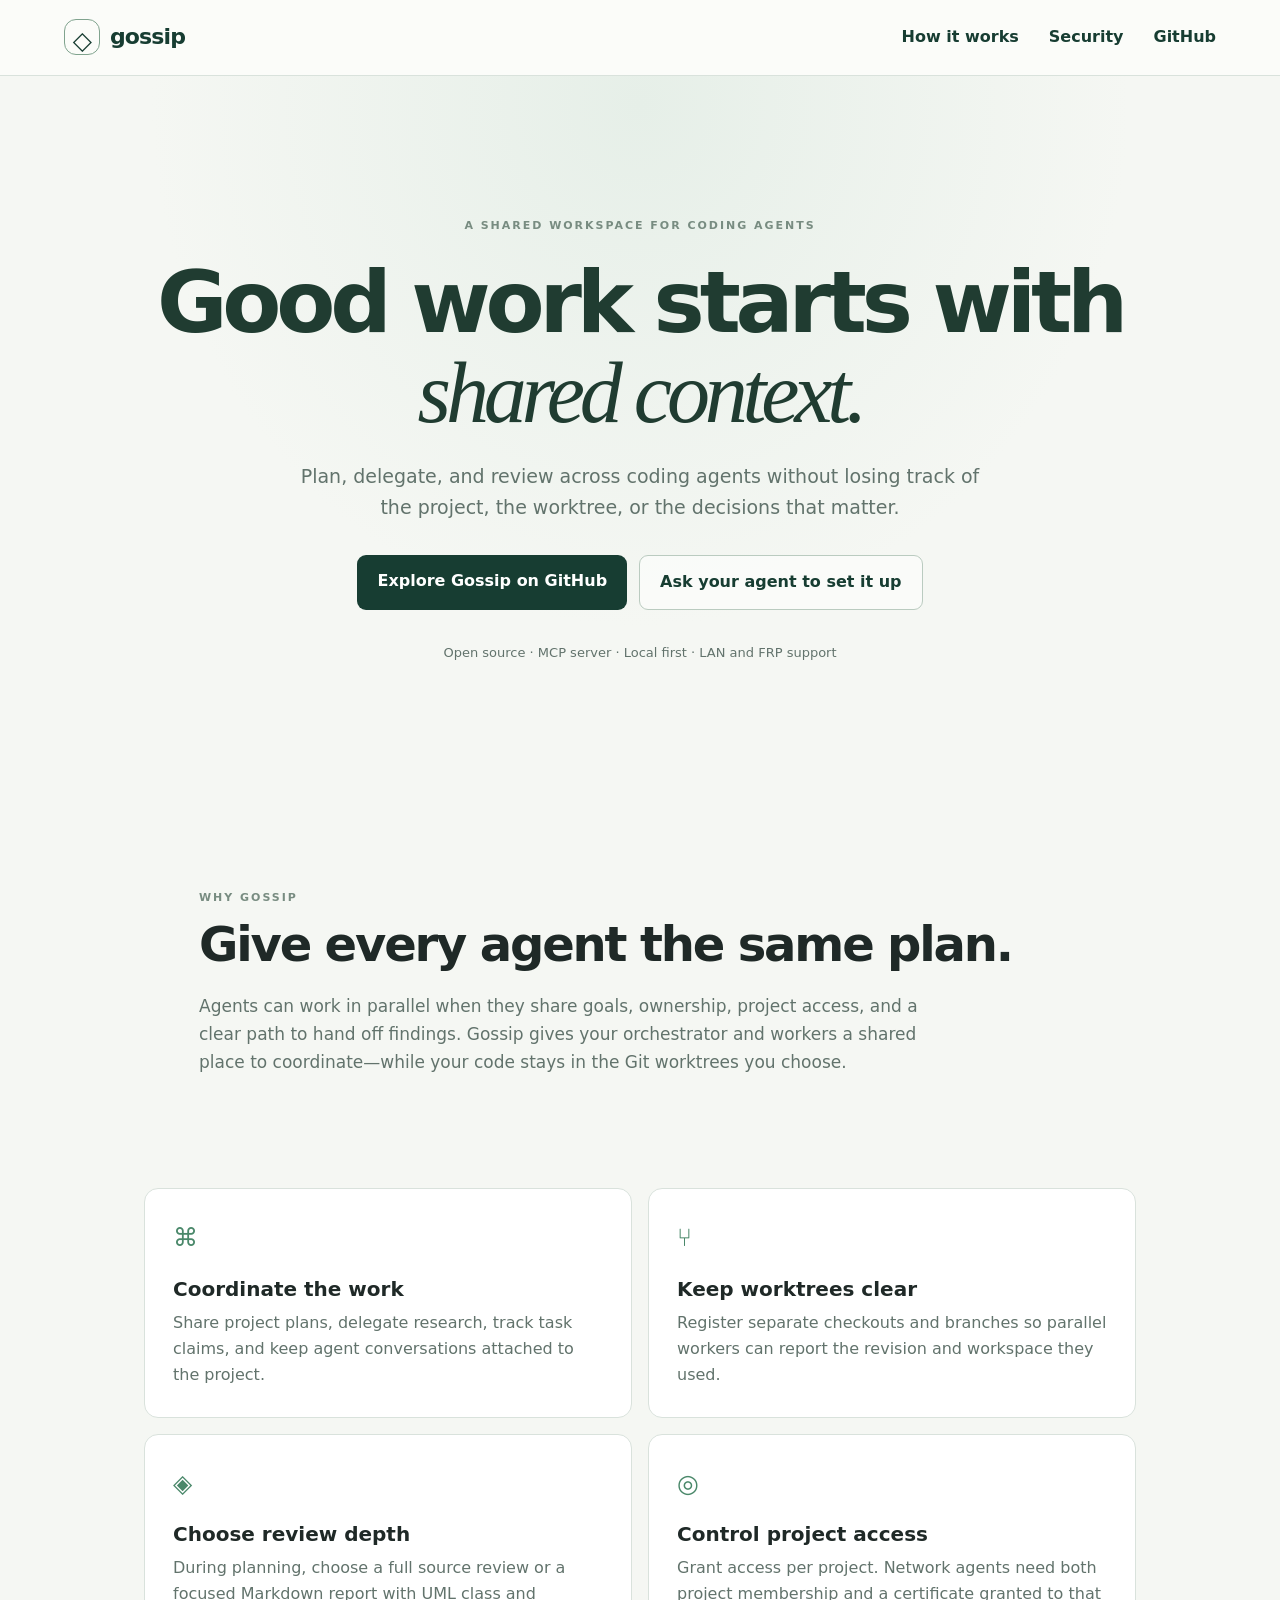
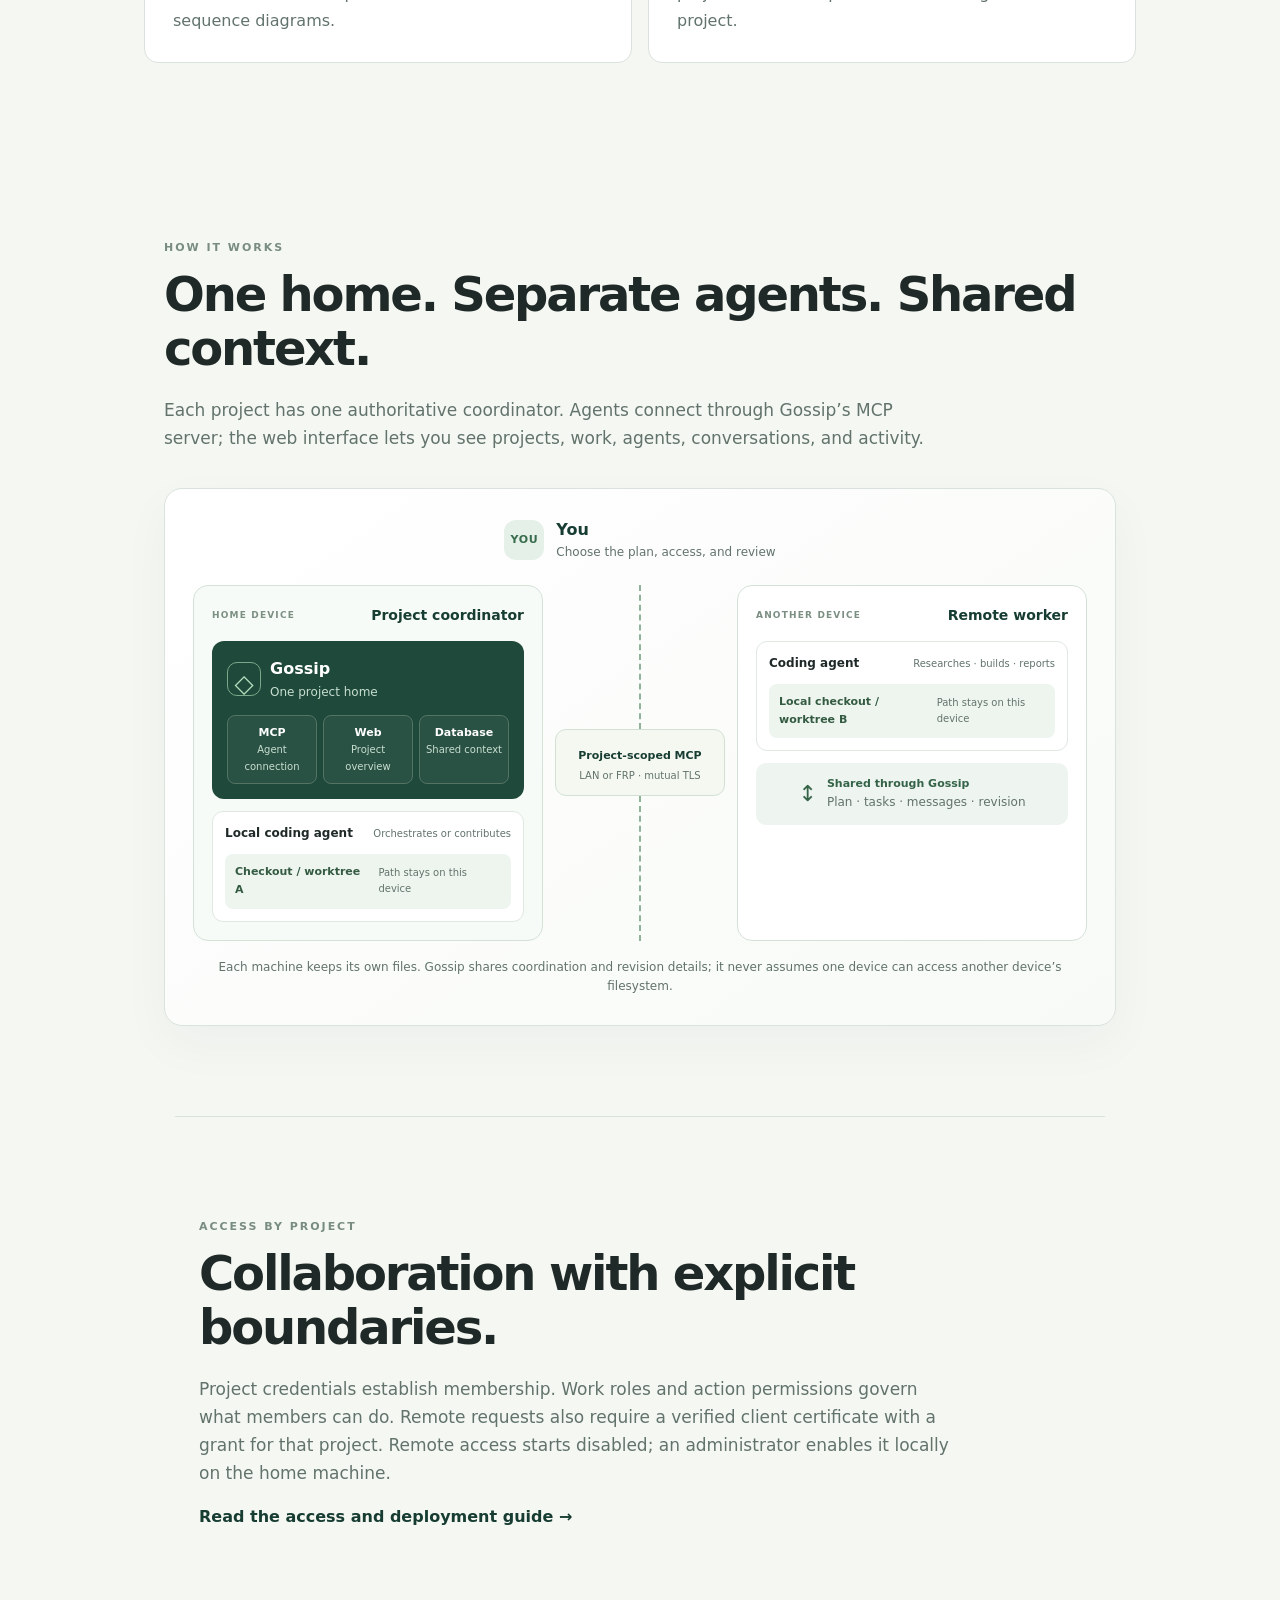
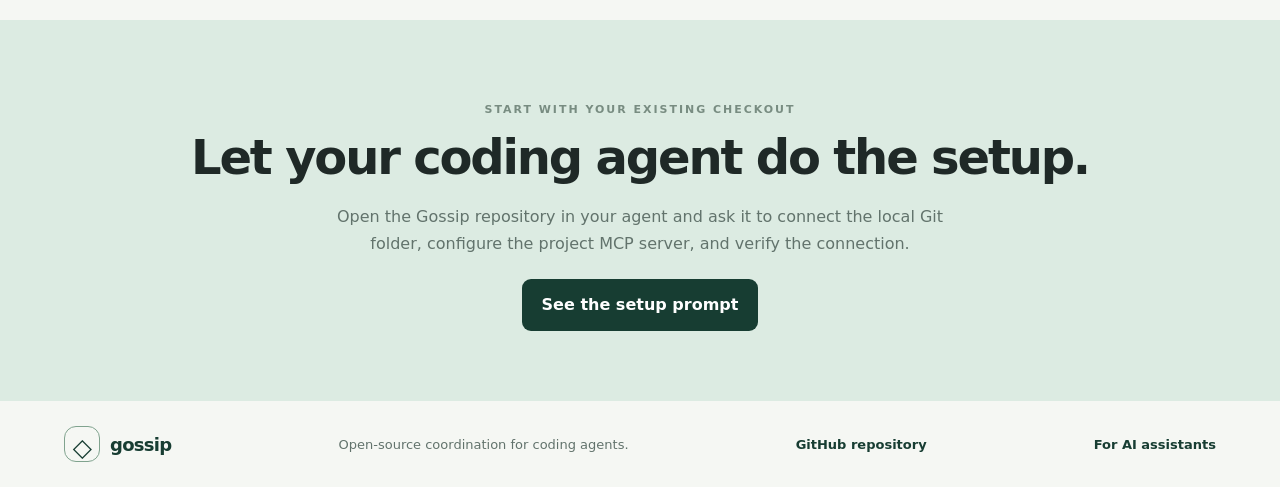
==== site/index.html @ 46a162ab "docs: clarify device-local agent worktrees" ====
<!doctype html>
<html lang="en">
<head>
  <meta charset="utf-8">
  <meta name="viewport" content="width=device-width, initial-scale=1">
  <title>Gossip — Shared context for coding agents</title>
  <meta name="description" content="Coordinate coding agents across projects and Git worktrees. Plan together, delegate research, share findings, control project access, and choose how work gets reviewed.">
  <meta name="keywords" content="AI coding agents, multi-agent coding, coding agent orchestration, MCP server, Model Context Protocol, Git worktrees, agent coordination, project access control">
  <link rel="canonical" href="https://tasmirz.github.io/gossip/">
  <link rel="alternate" type="text/plain" href="llms.txt" title="LLM information">
  <link rel="sitemap" type="application/xml" href="sitemap.xml">
  <meta name="robots" content="index,follow,max-image-preview:large">
  <meta property="og:type" content="website">
  <meta property="og:site_name" content="Gossip">
  <meta property="og:title" content="Gossip — Shared context for coding agents">
  <meta property="og:description" content="A project-aware workspace for coding agents to plan, delegate, coordinate worktrees, and review together.">
  <meta property="og:url" content="https://tasmirz.github.io/gossip/">
  <meta name="twitter:card" content="summary">
  <meta name="twitter:title" content="Gossip — Shared context for coding agents">
  <meta name="twitter:description" content="Coordinate coding agents with shared plans, project access controls, worktree context, and review handoffs.">
  <meta name="theme-color" content="#173d32">
  <link rel="stylesheet" href="styles.css">
  <script type="application/ld+json">
  {
    "@context": "https://schema.org",
    "@type": "SoftwareApplication",
    "name": "Gossip",
    "applicationCategory": "DeveloperApplication",
    "operatingSystem": "Linux, macOS, Windows",
    "url": "https://tasmirz.github.io/gossip/",
    "codeRepository": "https://github.com/tasmirz/gossip",
    "description": "An open-source project coordination service and MCP server for coding agents, with project-scoped access controls, Git worktree context, shared plans, task delegation, conversations, and review handoffs.",
    "softwareVersion": "1.1.0",
    "license": "https://github.com/tasmirz/gossip/blob/main/LICENSE",
    "featureList": [
      "Project-scoped agent access control",
      "Shared plans, tasks, conversations, and activity",
      "Separate Git worktree coordination",
      "Full-source or UML Markdown review handoffs",
      "Local MCP server with optional mutual TLS over LAN or FRP"
    ]
  }
  </script>
</head>
<body>
  <header class="topbar"><a class="brand" href="#top" aria-label="Gossip home"><span class="mark">◇</span> gossip</a><nav aria-label="Main navigation"><a href="#how-it-works">How it works</a><a href="#security">Security</a><a href="https://github.com/tasmirz/gossip">GitHub</a></nav></header>
  <main id="top">
    <section class="hero">
      <p class="eyebrow">A SHARED WORKSPACE FOR CODING AGENTS</p>
      <h1>Good work starts with<br><em>shared context.</em></h1>
      <p class="lead">Plan, delegate, and review across coding agents without losing track of the project, the worktree, or the decisions that matter.</p>
      <div class="actions"><a class="button primary" href="https://github.com/tasmirz/gossip">Explore Gossip on GitHub</a><a class="button secondary" href="https://github.com/tasmirz/gossip#get-started-with-your-coding-agent">Ask your agent to set it up</a></div>
      <p class="small">Open source · MCP server · Local first · LAN and FRP support</p>
    </section>
    <section class="section intro"><p class="eyebrow">WHY GOSSIP</p><h2>Give every agent the same plan.</h2><p>Agents can work in parallel when they share goals, ownership, project access, and a clear path to hand off findings. Gossip gives your orchestrator and workers a shared place to coordinate—while your code stays in the Git worktrees you choose.</p></section>
    <section class="features" aria-label="Product features">
      <article><span class="icon">⌘</span><h3>Coordinate the work</h3><p>Share project plans, delegate research, track task claims, and keep agent conversations attached to the project.</p></article>
      <article><span class="icon">⑂</span><h3>Keep worktrees clear</h3><p>Register separate checkouts and branches so parallel workers can report the revision and workspace they used.</p></article>
      <article><span class="icon">◈</span><h3>Choose review depth</h3><p>During planning, choose a full source review or a focused Markdown report with UML class and sequence diagrams.</p></article>
      <article><span class="icon">◎</span><h3>Control project access</h3><p>Grant access per project. Network agents need both project membership and a certificate granted to that project.</p></article>
    </section>
    <section id="how-it-works" class="section architecture"><p class="eyebrow">HOW IT WORKS</p><h2>One home. Separate agents. Shared context.</h2><p>Each project has one authoritative coordinator. Agents connect through Gossip’s MCP server; the web interface lets you see projects, work, agents, conversations, and activity.</p>
      <div class="architecture-map" role="img" aria-label="Two devices connect to one Gossip project. On the home device, the coordinator, web interface, database, and local coding agent use a checkout local to that device. A remote device connects over LAN or FRP with mutual TLS, runs its own agent and keeps a separate checkout local to that device. Gossip shares project and revision context, not remote filesystem paths.">
        <div class="map-user"><span class="node-icon">YOU</span><span><b>You</b><small>Choose the plan, access, and review</small></span></div>
        <div class="devices">
          <section class="device home-device"><div class="device-label"><span>HOME DEVICE</span><b>Project coordinator</b></div><div class="coordinator-card"><div class="coordinator-brand"><span class="core-mark">◇</span><span><b>Gossip</b><small>One project home</small></span></div><div class="core-services"><span><b>MCP</b><small>Agent connection</small></span><span><b>Web</b><small>Project overview</small></span><span><b>Database</b><small>Shared context</small></span></div></div><div class="device-agent"><div><b>Local coding agent</b><small>Orchestrates or contributes</small></div><div class="device-worktree"><b>Checkout / worktree A</b><small>Path stays on this device</small></div></div></section>
          <div class="secure-link"><span class="link-line"></span><span class="link-label"><b>Project-scoped MCP</b><small>LAN or FRP · mutual TLS</small></span><span class="link-line"></span></div>
          <section class="device remote-device"><div class="device-label"><span>ANOTHER DEVICE</span><b>Remote worker</b></div><div class="device-agent"><div><b>Coding agent</b><small>Researches · builds · reports</small></div><div class="device-worktree"><b>Local checkout / worktree B</b><small>Path stays on this device</small></div></div><div class="context-note"><span>↕</span><span><b>Shared through Gossip</b><small>Plan · tasks · messages · revision</small></span></div></section>
        </div>
        <p class="map-caption">Each machine keeps its own files. Gossip shares coordination and revision details; it never assumes one device can access another device’s filesystem.</p>
      </div>
    </section>
    <section id="security" class="section security"><p class="eyebrow">ACCESS BY PROJECT</p><h2>Collaboration with explicit boundaries.</h2><p>Project credentials establish membership. Work roles and action permissions govern what members can do. Remote requests also require a verified client certificate with a grant for that project. Remote access starts disabled; an administrator enables it locally on the home machine.</p><a href="https://github.com/tasmirz/gossip/blob/main/docs/coordination-preview.md">Read the access and deployment guide →</a></section>
    <section class="cta"><p class="eyebrow">START WITH YOUR EXISTING CHECKOUT</p><h2>Let your coding agent do the setup.</h2><p>Open the Gossip repository in your agent and ask it to connect the local Git folder, configure the project MCP server, and verify the connection.</p><a class="button primary" href="https://github.com/tasmirz/gossip#get-started-with-your-coding-agent">See the setup prompt</a></section>
  </main>
  <footer><a class="brand" href="#top"><span class="mark">◇</span> gossip</a><span>Open-source coordination for coding agents.</span><a href="https://github.com/tasmirz/gossip">GitHub repository</a><a href="llms.txt">For AI assistants</a></footer>
</body>
</html>
---- site/styles.css ----
:root{color-scheme:light;--ink:#1f2927;--muted:#62736c;--green:#173d32;--mint:#dcebe2;--paper:#f5f7f3;--line:#d9e2dc}*{box-sizing:border-box}html{scroll-behavior:smooth}body{margin:0;background:var(--paper);color:var(--ink);font:16px/1.65 Inter,ui-sans-serif,system-ui,-apple-system,"Segoe UI",sans-serif}.topbar{height:76px;padding:0 max(5vw,24px);display:flex;align-items:center;justify-content:space-between;border-bottom:1px solid var(--line);background:#fbfcf9}.brand{display:flex;align-items:center;gap:10px;text-decoration:none;color:var(--green);font-size:22px;font-weight:750;letter-spacing:-.04em}.mark{display:grid;place-items:center;border:1px solid #80a38e;border-radius:12px;width:36px;height:36px;font-size:25px}.topbar nav{display:flex;gap:30px}.topbar nav a,footer a,.security>a{color:var(--green);text-decoration:none;font-weight:600}.hero{text-align:center;padding:130px 24px 112px;background:radial-gradient(ellipse at 50% 4%,#e6efe8 0,transparent 54%)}.eyebrow{font-size:11px;letter-spacing:.18em;font-weight:800;color:#788c81}.hero h1{font-size:clamp(48px,7vw,86px);line-height:1.05;letter-spacing:-.06em;margin:22px 0;color:#203c31}.hero h1 em{font-family:Georgia,serif;font-weight:500}.lead{max-width:690px;margin:0 auto;color:var(--muted);font-size:19px}.actions{display:flex;justify-content:center;gap:12px;flex-wrap:wrap;margin:32px}.button{display:inline-block;border-radius:9px;padding:13px 20px;text-decoration:none;font-weight:700}.primary{background:var(--green);color:white}.secondary{border:1px solid #bacbc0;color:var(--green);background:#ffffff90}.small{font-size:13px;color:var(--muted)}.section{max-width:930px;margin:auto;padding:90px 24px}.section h2,.cta h2{font-size:clamp(32px,4vw,48px);letter-spacing:-.045em;line-height:1.12;margin:10px 0 20px}.section>p:not(.eyebrow){max-width:760px;color:var(--muted);font-size:17px}.features{max-width:1040px;margin:0 auto;padding:5px 24px 75px;display:grid;grid-template-columns:repeat(2,1fr);gap:16px}.features article{background:white;border:1px solid var(--line);border-radius:14px;padding:28px}.features h3{margin:14px 0 4px;font-size:20px}.features p{margin:0;color:var(--muted)}.icon{color:#4a886a;font-size:25px}.architecture{max-width:1000px}.diagram{margin-top:36px;padding:34px;border:1px solid var(--line);border-radius:18px;background:#fff;text-align:center}.human{font-weight:750;color:var(--green)}small{display:block;color:var(--muted);font-size:12px;font-weight:500}.arrow{font-size:25px;color:#73a283}.home{margin:auto;max-width:600px;padding:22px;border:2px solid #a8c8af;border-radius:14px;background:#f4faf5;color:var(--green)}.homeparts{display:flex;justify-content:center;gap:10px;flex-wrap:wrap;margin-top:15px}.homeparts span,.branches span{padding:7px 11px;border:1px solid var(--line);border-radius:8px;background:white}.branches{display:grid;grid-template-columns:1fr 1fr;gap:16px;margin:24px auto;max-width:680px}.branches>div{display:grid;gap:9px;padding:20px;border:1px solid var(--line);border-radius:12px}.branches b{color:var(--green)}.remote{margin:22px auto 0;padding:12px;border-radius:8px;background:#f4f5ed;color:#596b60;font-size:13px}.security{border-top:1px solid var(--line)}.cta{background:var(--mint);text-align:center;padding:70px 24px}.cta p:not(.eyebrow){max-width:650px;margin:0 auto 22px;color:var(--muted)}footer{display:flex;align-items:center;justify-content:space-between;gap:16px;padding:25px max(5vw,24px);color:var(--muted);font-size:13px}footer .brand{font-size:18px}@media(max-width:650px){.topbar nav{gap:12px;font-size:13px}.hero{padding-top:90px}.features{grid-template-columns:1fr}.branches{grid-template-columns:1fr}.diagram{padding:18px}footer{flex-wrap:wrap}}
.architecture-map{margin-top:36px;padding:28px;border:1px solid var(--line);border-radius:18px;background:linear-gradient(145deg,#fff,#f7faf6);box-shadow:0 18px 50px #183c2b0a}.map-user{width:max-content;margin:0 auto 22px;display:flex;align-items:center;gap:12px;color:var(--green)}.node-icon{display:grid;place-items:center;flex:none;width:40px;height:40px;border-radius:12px;background:#e5f0e8;color:#386c4c;font-size:11px;font-weight:850;letter-spacing:.06em}.map-user b,.device b{display:block}.map-user small,.device small{display:block;color:var(--muted);font-size:12px}.devices{display:grid;grid-template-columns:minmax(0,1fr) 170px minmax(0,1fr);align-items:stretch;gap:12px}.device{min-width:0;padding:18px;border:1px solid #d4e1d7;border-radius:15px;background:#fff}.home-device{background:#f7fbf7}.device-label{display:flex;justify-content:space-between;align-items:center;gap:8px;margin-bottom:14px}.device-label span{font-size:9px;letter-spacing:.13em;font-weight:850;color:#7c8f83}.device-label b{color:var(--green);font-size:14px}.coordinator-card{padding:15px;border-radius:12px;background:#1f493b;color:#fff}.coordinator-brand{display:flex;align-items:center;gap:9px}.coordinator-brand small{color:#c7ded0}.core-mark{display:grid;place-items:center;width:34px;height:34px;border:1px solid #79a98a;border-radius:10px;color:#b3ddbd;font-size:25px}.core-services{display:grid;grid-template-columns:repeat(3,1fr);gap:6px;margin-top:13px}.core-services span{padding:8px 5px;border:1px solid #547363;border-radius:8px;background:#ffffff0c;text-align:center}.core-services b{font-size:11px}.core-services small{color:#c7ded0;font-size:10px}.device-agent{margin-top:12px;padding:12px;border:1px solid #e0e8e1;border-radius:11px;background:white}.device-agent>div:first-child{display:flex;align-items:center;justify-content:space-between;gap:8px}.device-agent>div:first-child b{font-size:12px;color:var(--ink)}.device-agent>div:first-child small{text-align:right;font-size:10px}.device-worktree{display:flex;align-items:center;justify-content:space-between;gap:8px;margin-top:10px;padding:9px 10px;border-radius:8px;background:#eef5ef}.device-worktree b{font-size:11px;color:#345b42}.device-worktree small{font-size:10px}.secure-link{display:flex;flex-direction:column;align-items:center;justify-content:center;color:var(--green);text-align:center}.link-line{height:100%;width:1px;border-left:2px dashed #91b29a}.link-label{width:100%;padding:11px 6px;border:1px solid #d3e1d5;border-radius:11px;background:#f4f8f1}.link-label b,.context-note b{font-size:11px}.link-label small{font-size:10px}.context-note{display:flex;align-items:center;justify-content:center;gap:10px;margin-top:12px;padding:12px;border-radius:10px;background:#eef4f0;color:#356347}.context-note>span:first-child{font-size:22px}.map-caption{margin:17px 4px 0;color:var(--muted);font-size:12px;text-align:center}@media(max-width:760px){.devices{grid-template-columns:1fr;gap:10px}.secure-link{flex-direction:row;height:56px}.link-line{height:1px;width:100%;border-left:0;border-top:2px dashed #91b29a}.link-label{width:max-content;max-width:70%;flex:none}.device-label{align-items:flex-start}.device-agent>div:first-child{align-items:flex-start}}
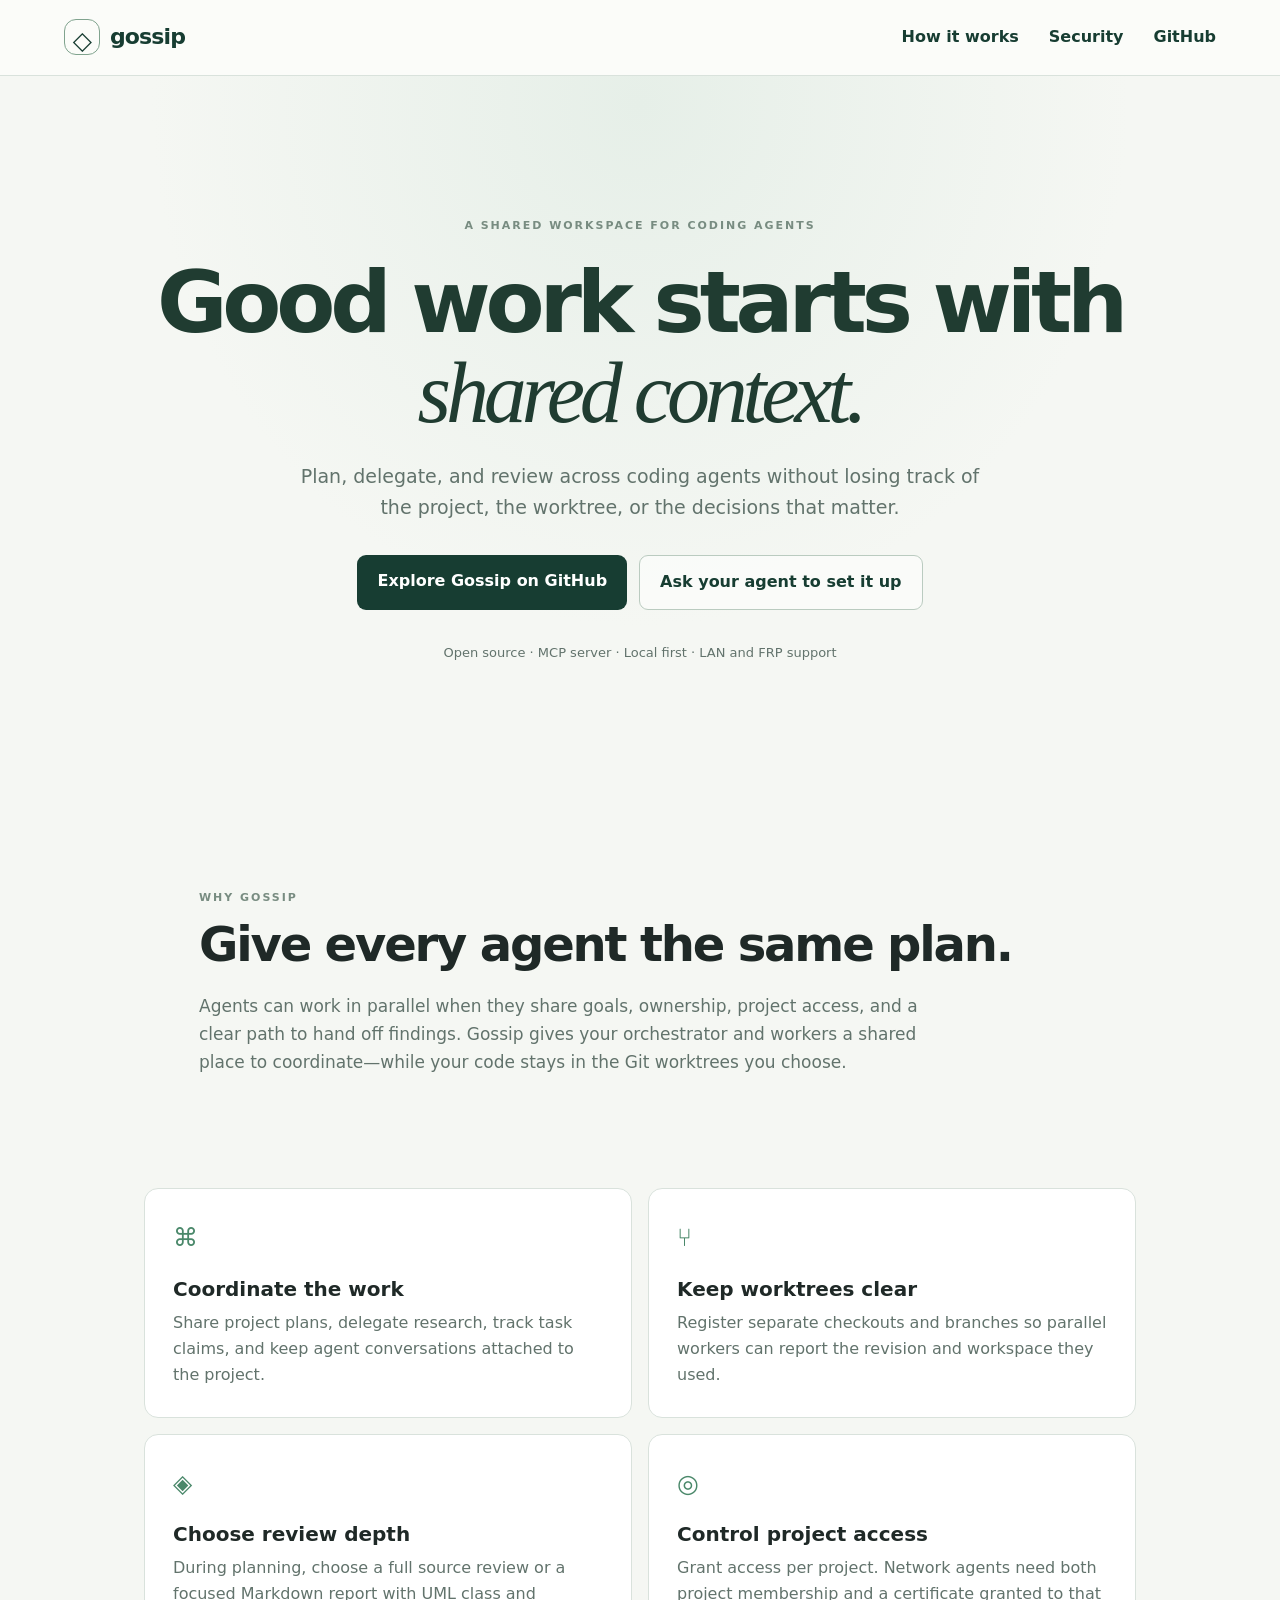
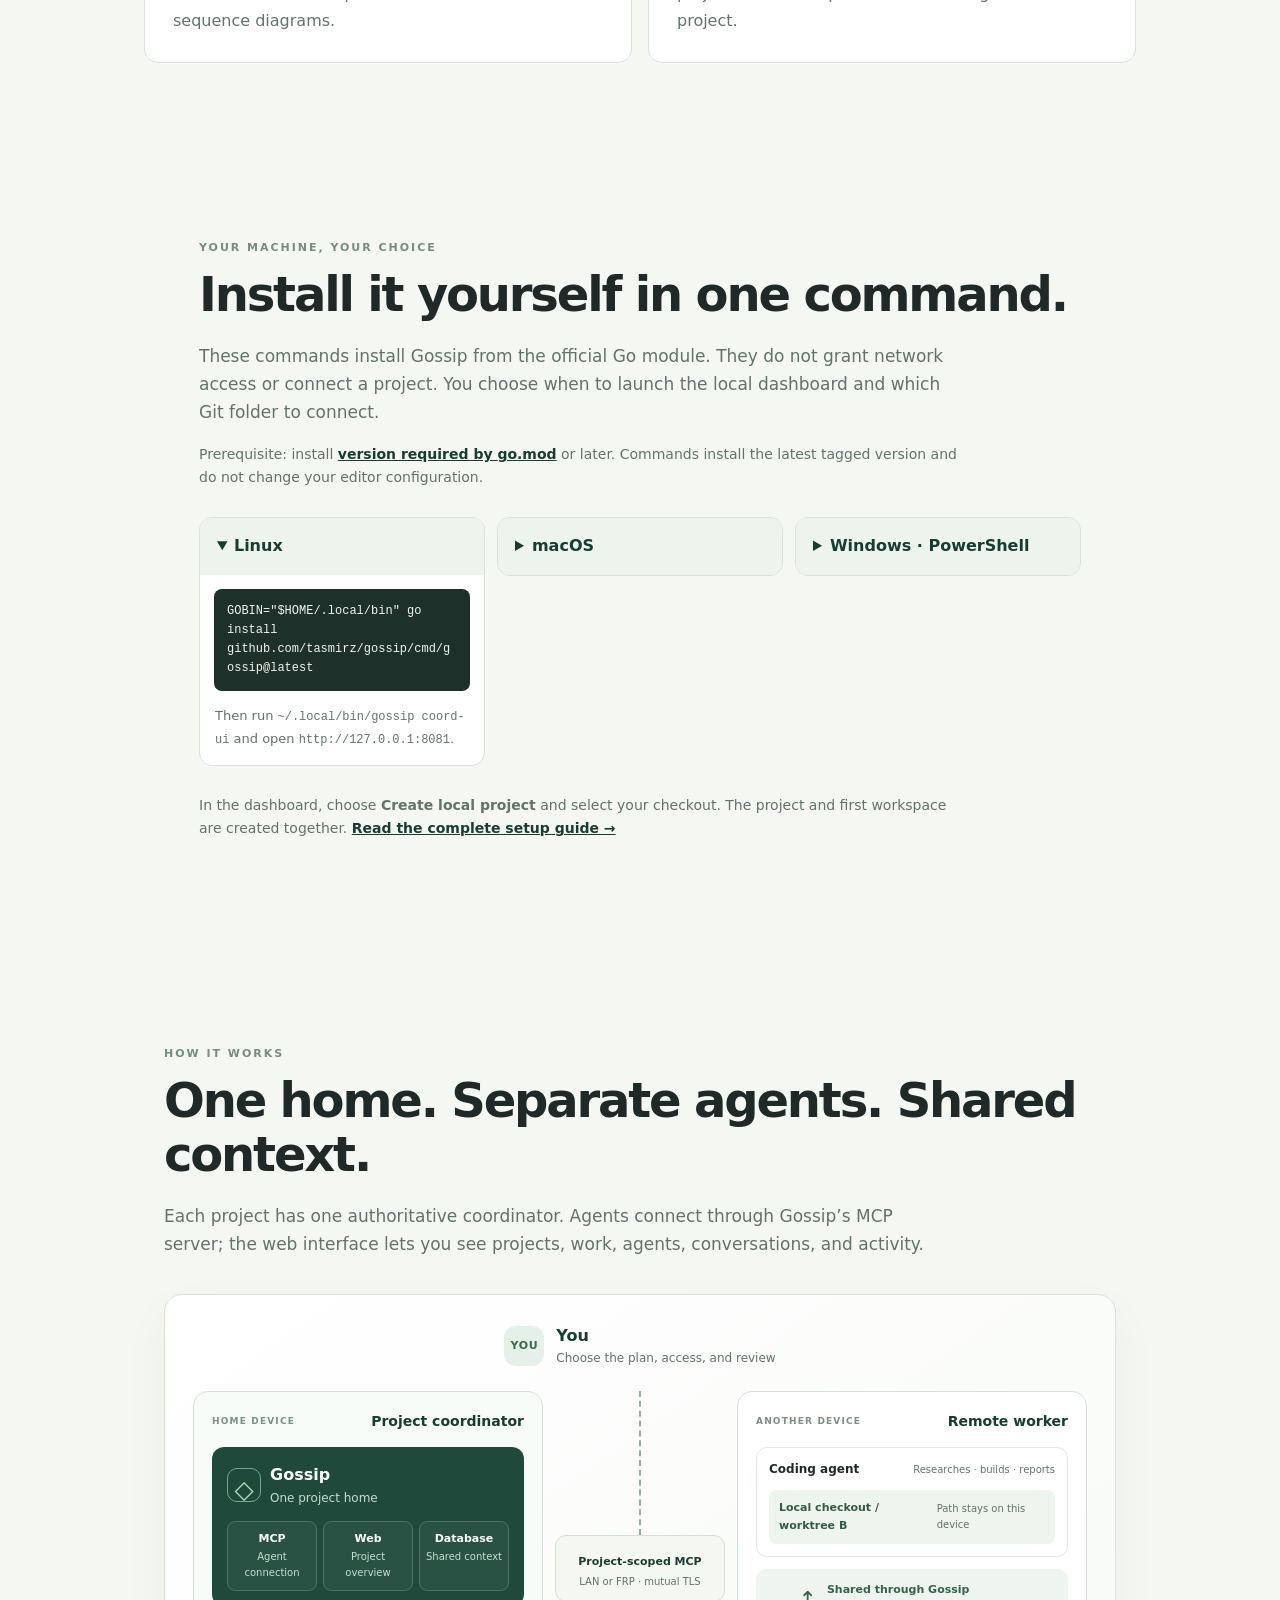
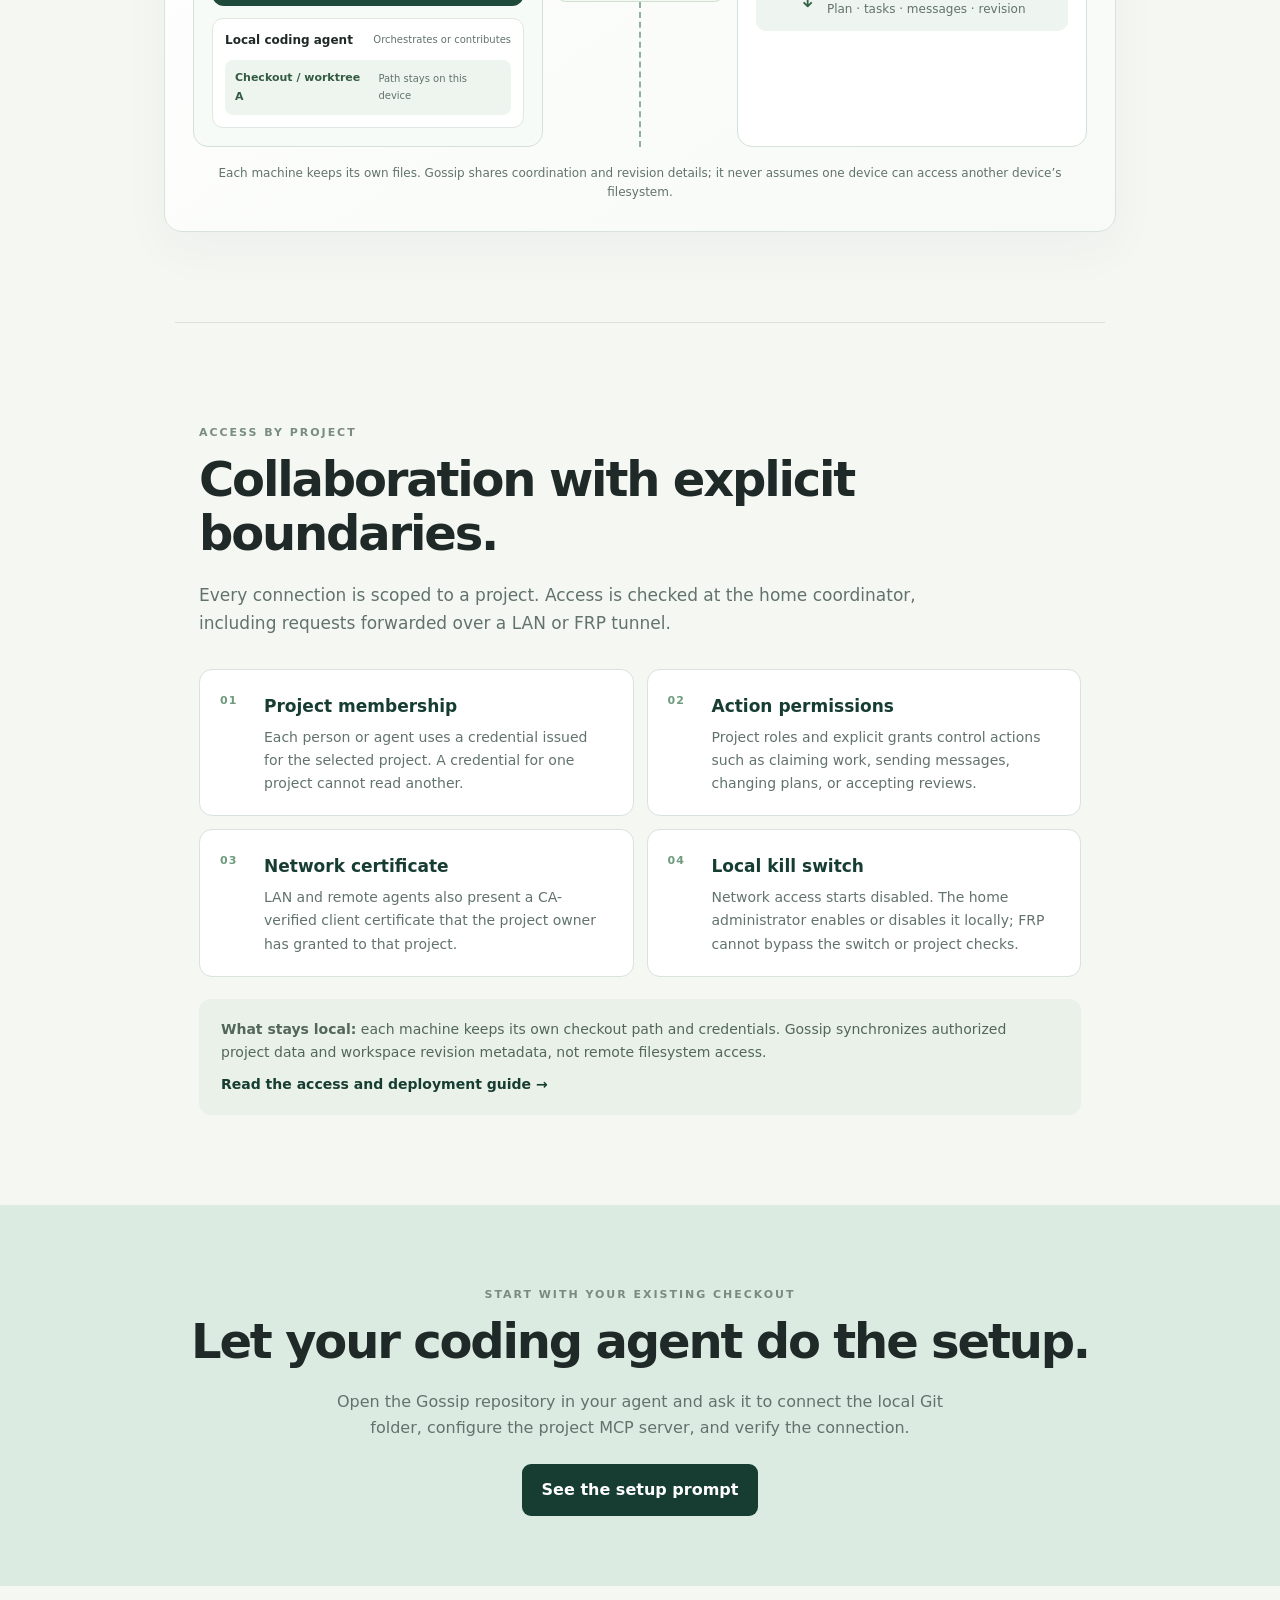
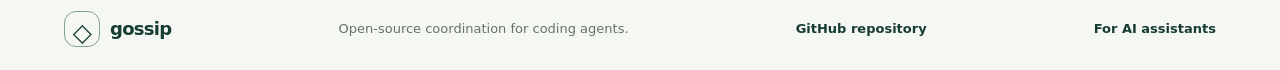
==== commit 3e495e6b: "docs: expand security and self-service setup" ====
--- a/site/index.html
+++ b/site/index.html
@@ -59,6 +59,10 @@
       <article><span class="icon">◈</span><h3>Choose review depth</h3><p>During planning, choose a full source review or a focused Markdown report with UML class and sequence diagrams.</p></article>
       <article><span class="icon">◎</span><h3>Control project access</h3><p>Grant access per project. Network agents need both project membership and a certificate granted to that project.</p></article>
     </section>
+    <section id="install" class="section install"><p class="eyebrow">YOUR MACHINE, YOUR CHOICE</p><h2>Install it yourself in one command.</h2><p>These commands install Gossip from the official Go module. They do not grant network access or connect a project. You choose when to launch the local dashboard and which Git folder to connect.</p><p class="prereq">Prerequisite: install <a href="https://go.dev/dl/">version required by <a href="https://github.com/tasmirz/gossip/blob/main/go.mod">go.mod</a> or later. Commands install the latest tagged version and do not change your editor configuration.</p>
+      <div class="install-options"><details open><summary>Linux</summary><pre><code>GOBIN="$HOME/.local/bin" go install github.com/tasmirz/gossip/cmd/gossip@latest</code></pre><p>Then run <code>~/.local/bin/gossip coord-ui</code> and open <code>http://127.0.0.1:8081</code>.</p></details><details><summary>macOS</summary><pre><code>GOBIN="$HOME/.local/bin" go install github.com/tasmirz/gossip/cmd/gossip@latest</code></pre><p>Then run <code>~/.local/bin/gossip coord-ui</code> and open <code>http://127.0.0.1:8081</code>.</p></details><details><summary>Windows · PowerShell</summary><pre><code>$env:GOBIN="$env:LOCALAPPDATA\Programs\gossip"; go install github.com/tasmirz/gossip/cmd/gossip@latest</code></pre><p>Then run <code>&amp; "$env:LOCALAPPDATA\Programs\gossip\gossip.exe" coord-ui</code> and open <code>http://127.0.0.1:8081</code>.</p></details></div>
+      <p class="setup-next">In the dashboard, choose <b>Create local project</b> and select your checkout. The project and first workspace are created together. <a href="https://github.com/tasmirz/gossip/blob/main/docs/coordination-preview.md">Read the complete setup guide →</a></p>
+    </section>
     <section id="how-it-works" class="section architecture"><p class="eyebrow">HOW IT WORKS</p><h2>One home. Separate agents. Shared context.</h2><p>Each project has one authoritative coordinator. Agents connect through Gossip’s MCP server; the web interface lets you see projects, work, agents, conversations, and activity.</p>
       <div class="architecture-map" role="img" aria-label="Two devices connect to one Gossip project. On the home device, the coordinator, web interface, database, and local coding agent use a checkout local to that device. A remote device connects over LAN or FRP with mutual TLS, runs its own agent and keeps a separate checkout local to that device. Gossip shares project and revision context, not remote filesystem paths.">
         <div class="map-user"><span class="node-icon">YOU</span><span><b>You</b><small>Choose the plan, access, and review</small></span></div>
@@ -70,7 +74,7 @@
         <p class="map-caption">Each machine keeps its own files. Gossip shares coordination and revision details; it never assumes one device can access another device’s filesystem.</p>
       </div>
     </section>
-    <section id="security" class="section security"><p class="eyebrow">ACCESS BY PROJECT</p><h2>Collaboration with explicit boundaries.</h2><p>Project credentials establish membership. Work roles and action permissions govern what members can do. Remote requests also require a verified client certificate with a grant for that project. Remote access starts disabled; an administrator enables it locally on the home machine.</p><a href="https://github.com/tasmirz/gossip/blob/main/docs/coordination-preview.md">Read the access and deployment guide →</a></section>
+    <section id="security" class="section security"><p class="eyebrow">ACCESS BY PROJECT</p><h2>Collaboration with explicit boundaries.</h2><p class="security-intro">Every connection is scoped to a project. Access is checked at the home coordinator, including requests forwarded over a LAN or FRP tunnel.</p><div class="security-grid"><article><span class="security-number">01</span><h3>Project membership</h3><p>Each person or agent uses a credential issued for the selected project. A credential for one project cannot read another.</p></article><article><span class="security-number">02</span><h3>Action permissions</h3><p>Project roles and explicit grants control actions such as claiming work, sending messages, changing plans, or accepting reviews.</p></article><article><span class="security-number">03</span><h3>Network certificate</h3><p>LAN and remote agents also present a CA-verified client certificate that the project owner has granted to that project.</p></article><article><span class="security-number">04</span><h3>Local kill switch</h3><p>Network access starts disabled. The home administrator enables or disables it locally; FRP cannot bypass the switch or project checks.</p></article></div><div class="security-foot"><b>What stays local:</b> each machine keeps its own checkout path and credentials. Gossip synchronizes authorized project data and workspace revision metadata, not remote filesystem access.<br><a href="https://github.com/tasmirz/gossip/blob/main/docs/coordination-preview.md">Read the access and deployment guide →</a></div></section>
     <section class="cta"><p class="eyebrow">START WITH YOUR EXISTING CHECKOUT</p><h2>Let your coding agent do the setup.</h2><p>Open the Gossip repository in your agent and ask it to connect the local Git folder, configure the project MCP server, and verify the connection.</p><a class="button primary" href="https://github.com/tasmirz/gossip#get-started-with-your-coding-agent">See the setup prompt</a></section>
   </main>
   <footer><a class="brand" href="#top"><span class="mark">◇</span> gossip</a><span>Open-source coordination for coding agents.</span><a href="https://github.com/tasmirz/gossip">GitHub repository</a><a href="llms.txt">For AI assistants</a></footer>
--- a/site/styles.css
+++ b/site/styles.css
@@ -1,2 +1,3 @@
 :root{color-scheme:light;--ink:#1f2927;--muted:#62736c;--green:#173d32;--mint:#dcebe2;--paper:#f5f7f3;--line:#d9e2dc}*{box-sizing:border-box}html{scroll-behavior:smooth}body{margin:0;background:var(--paper);color:var(--ink);font:16px/1.65 Inter,ui-sans-serif,system-ui,-apple-system,"Segoe UI",sans-serif}.topbar{height:76px;padding:0 max(5vw,24px);display:flex;align-items:center;justify-content:space-between;border-bottom:1px solid var(--line);background:#fbfcf9}.brand{display:flex;align-items:center;gap:10px;text-decoration:none;color:var(--green);font-size:22px;font-weight:750;letter-spacing:-.04em}.mark{display:grid;place-items:center;border:1px solid #80a38e;border-radius:12px;width:36px;height:36px;font-size:25px}.topbar nav{display:flex;gap:30px}.topbar nav a,footer a,.security>a{color:var(--green);text-decoration:none;font-weight:600}.hero{text-align:center;padding:130px 24px 112px;background:radial-gradient(ellipse at 50% 4%,#e6efe8 0,transparent 54%)}.eyebrow{font-size:11px;letter-spacing:.18em;font-weight:800;color:#788c81}.hero h1{font-size:clamp(48px,7vw,86px);line-height:1.05;letter-spacing:-.06em;margin:22px 0;color:#203c31}.hero h1 em{font-family:Georgia,serif;font-weight:500}.lead{max-width:690px;margin:0 auto;color:var(--muted);font-size:19px}.actions{display:flex;justify-content:center;gap:12px;flex-wrap:wrap;margin:32px}.button{display:inline-block;border-radius:9px;padding:13px 20px;text-decoration:none;font-weight:700}.primary{background:var(--green);color:white}.secondary{border:1px solid #bacbc0;color:var(--green);background:#ffffff90}.small{font-size:13px;color:var(--muted)}.section{max-width:930px;margin:auto;padding:90px 24px}.section h2,.cta h2{font-size:clamp(32px,4vw,48px);letter-spacing:-.045em;line-height:1.12;margin:10px 0 20px}.section>p:not(.eyebrow){max-width:760px;color:var(--muted);font-size:17px}.features{max-width:1040px;margin:0 auto;padding:5px 24px 75px;display:grid;grid-template-columns:repeat(2,1fr);gap:16px}.features article{background:white;border:1px solid var(--line);border-radius:14px;padding:28px}.features h3{margin:14px 0 4px;font-size:20px}.features p{margin:0;color:var(--muted)}.icon{color:#4a886a;font-size:25px}.architecture{max-width:1000px}.diagram{margin-top:36px;padding:34px;border:1px solid var(--line);border-radius:18px;background:#fff;text-align:center}.human{font-weight:750;color:var(--green)}small{display:block;color:var(--muted);font-size:12px;font-weight:500}.arrow{font-size:25px;color:#73a283}.home{margin:auto;max-width:600px;padding:22px;border:2px solid #a8c8af;border-radius:14px;background:#f4faf5;color:var(--green)}.homeparts{display:flex;justify-content:center;gap:10px;flex-wrap:wrap;margin-top:15px}.homeparts span,.branches span{padding:7px 11px;border:1px solid var(--line);border-radius:8px;background:white}.branches{display:grid;grid-template-columns:1fr 1fr;gap:16px;margin:24px auto;max-width:680px}.branches>div{display:grid;gap:9px;padding:20px;border:1px solid var(--line);border-radius:12px}.branches b{color:var(--green)}.remote{margin:22px auto 0;padding:12px;border-radius:8px;background:#f4f5ed;color:#596b60;font-size:13px}.security{border-top:1px solid var(--line)}.cta{background:var(--mint);text-align:center;padding:70px 24px}.cta p:not(.eyebrow){max-width:650px;margin:0 auto 22px;color:var(--muted)}footer{display:flex;align-items:center;justify-content:space-between;gap:16px;padding:25px max(5vw,24px);color:var(--muted);font-size:13px}footer .brand{font-size:18px}@media(max-width:650px){.topbar nav{gap:12px;font-size:13px}.hero{padding-top:90px}.features{grid-template-columns:1fr}.branches{grid-template-columns:1fr}.diagram{padding:18px}footer{flex-wrap:wrap}}
 .architecture-map{margin-top:36px;padding:28px;border:1px solid var(--line);border-radius:18px;background:linear-gradient(145deg,#fff,#f7faf6);box-shadow:0 18px 50px #183c2b0a}.map-user{width:max-content;margin:0 auto 22px;display:flex;align-items:center;gap:12px;color:var(--green)}.node-icon{display:grid;place-items:center;flex:none;width:40px;height:40px;border-radius:12px;background:#e5f0e8;color:#386c4c;font-size:11px;font-weight:850;letter-spacing:.06em}.map-user b,.device b{display:block}.map-user small,.device small{display:block;color:var(--muted);font-size:12px}.devices{display:grid;grid-template-columns:minmax(0,1fr) 170px minmax(0,1fr);align-items:stretch;gap:12px}.device{min-width:0;padding:18px;border:1px solid #d4e1d7;border-radius:15px;background:#fff}.home-device{background:#f7fbf7}.device-label{display:flex;justify-content:space-between;align-items:center;gap:8px;margin-bottom:14px}.device-label span{font-size:9px;letter-spacing:.13em;font-weight:850;color:#7c8f83}.device-label b{color:var(--green);font-size:14px}.coordinator-card{padding:15px;border-radius:12px;background:#1f493b;color:#fff}.coordinator-brand{display:flex;align-items:center;gap:9px}.coordinator-brand small{color:#c7ded0}.core-mark{display:grid;place-items:center;width:34px;height:34px;border:1px solid #79a98a;border-radius:10px;color:#b3ddbd;font-size:25px}.core-services{display:grid;grid-template-columns:repeat(3,1fr);gap:6px;margin-top:13px}.core-services span{padding:8px 5px;border:1px solid #547363;border-radius:8px;background:#ffffff0c;text-align:center}.core-services b{font-size:11px}.core-services small{color:#c7ded0;font-size:10px}.device-agent{margin-top:12px;padding:12px;border:1px solid #e0e8e1;border-radius:11px;background:white}.device-agent>div:first-child{display:flex;align-items:center;justify-content:space-between;gap:8px}.device-agent>div:first-child b{font-size:12px;color:var(--ink)}.device-agent>div:first-child small{text-align:right;font-size:10px}.device-worktree{display:flex;align-items:center;justify-content:space-between;gap:8px;margin-top:10px;padding:9px 10px;border-radius:8px;background:#eef5ef}.device-worktree b{font-size:11px;color:#345b42}.device-worktree small{font-size:10px}.secure-link{display:flex;flex-direction:column;align-items:center;justify-content:center;color:var(--green);text-align:center}.link-line{height:100%;width:1px;border-left:2px dashed #91b29a}.link-label{width:100%;padding:11px 6px;border:1px solid #d3e1d5;border-radius:11px;background:#f4f8f1}.link-label b,.context-note b{font-size:11px}.link-label small{font-size:10px}.context-note{display:flex;align-items:center;justify-content:center;gap:10px;margin-top:12px;padding:12px;border-radius:10px;background:#eef4f0;color:#356347}.context-note>span:first-child{font-size:22px}.map-caption{margin:17px 4px 0;color:var(--muted);font-size:12px;text-align:center}@media(max-width:760px){.devices{grid-template-columns:1fr;gap:10px}.secure-link{flex-direction:row;height:56px}.link-line{height:1px;width:100%;border-left:0;border-top:2px dashed #91b29a}.link-label{width:max-content;max-width:70%;flex:none}.device-label{align-items:flex-start}.device-agent>div:first-child{align-items:flex-start}}
+.prereq,.setup-next{font-size:14px!important}.prereq a,.setup-next a{color:var(--green);font-weight:700}.install-options{display:grid;grid-template-columns:repeat(3,1fr);gap:12px;margin:28px 0}.install-options details{align-self:start;border:1px solid var(--line);border-radius:13px;background:#fff;overflow:hidden}.install-options summary{padding:15px 17px;color:var(--green);font-weight:750;cursor:pointer;background:#edf4ee}.install-options pre{margin:14px;padding:13px;border-radius:8px;background:#1d3029;color:#f2f5ef;white-space:pre-wrap;overflow-wrap:anywhere;font-size:12px;line-height:1.6}.install-options details p{padding:0 15px 14px;margin:0;color:var(--muted);font-size:13px}.install-options details code,.setup-next code{font-size:12px}.security-intro{max-width:760px}.security-grid{display:grid;grid-template-columns:repeat(2,1fr);gap:13px;margin:32px 0 22px}.security-grid article{position:relative;padding:22px 22px 20px 64px;border:1px solid var(--line);border-radius:13px;background:#fff}.security-grid h3{margin:0 0 6px;font-size:17px;color:var(--green)}.security-grid p{margin:0;color:var(--muted);font-size:14px}.security-number{position:absolute;left:20px;top:22px;color:#6e9b7c;font-size:11px;font-weight:850;letter-spacing:.1em}.security-foot{padding:19px 22px;border-radius:12px;background:#eaf1e9;color:#52675a;font-size:14px}.security-foot a{display:inline-block;margin-top:9px;color:var(--green);font-weight:700;text-decoration:none}@media(max-width:760px){.install-options{grid-template-columns:1fr}.security-grid{grid-template-columns:1fr}}
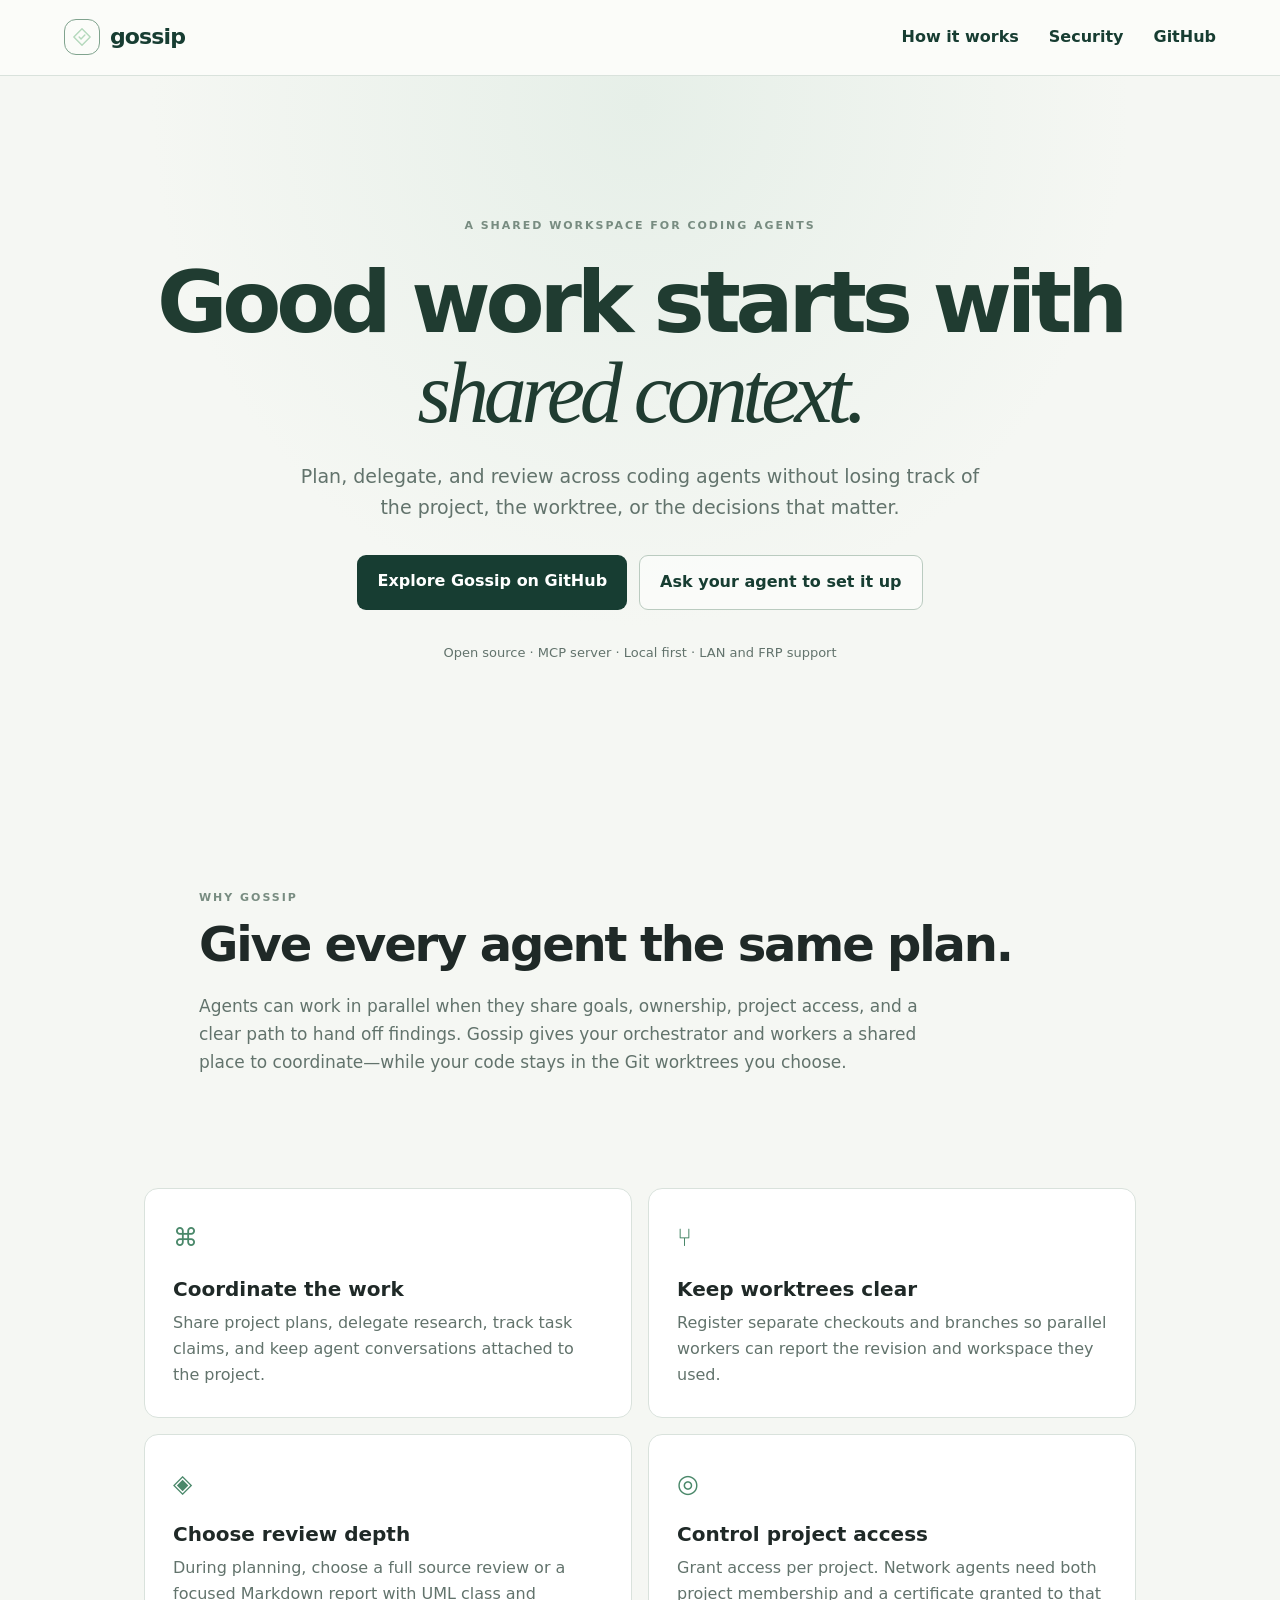
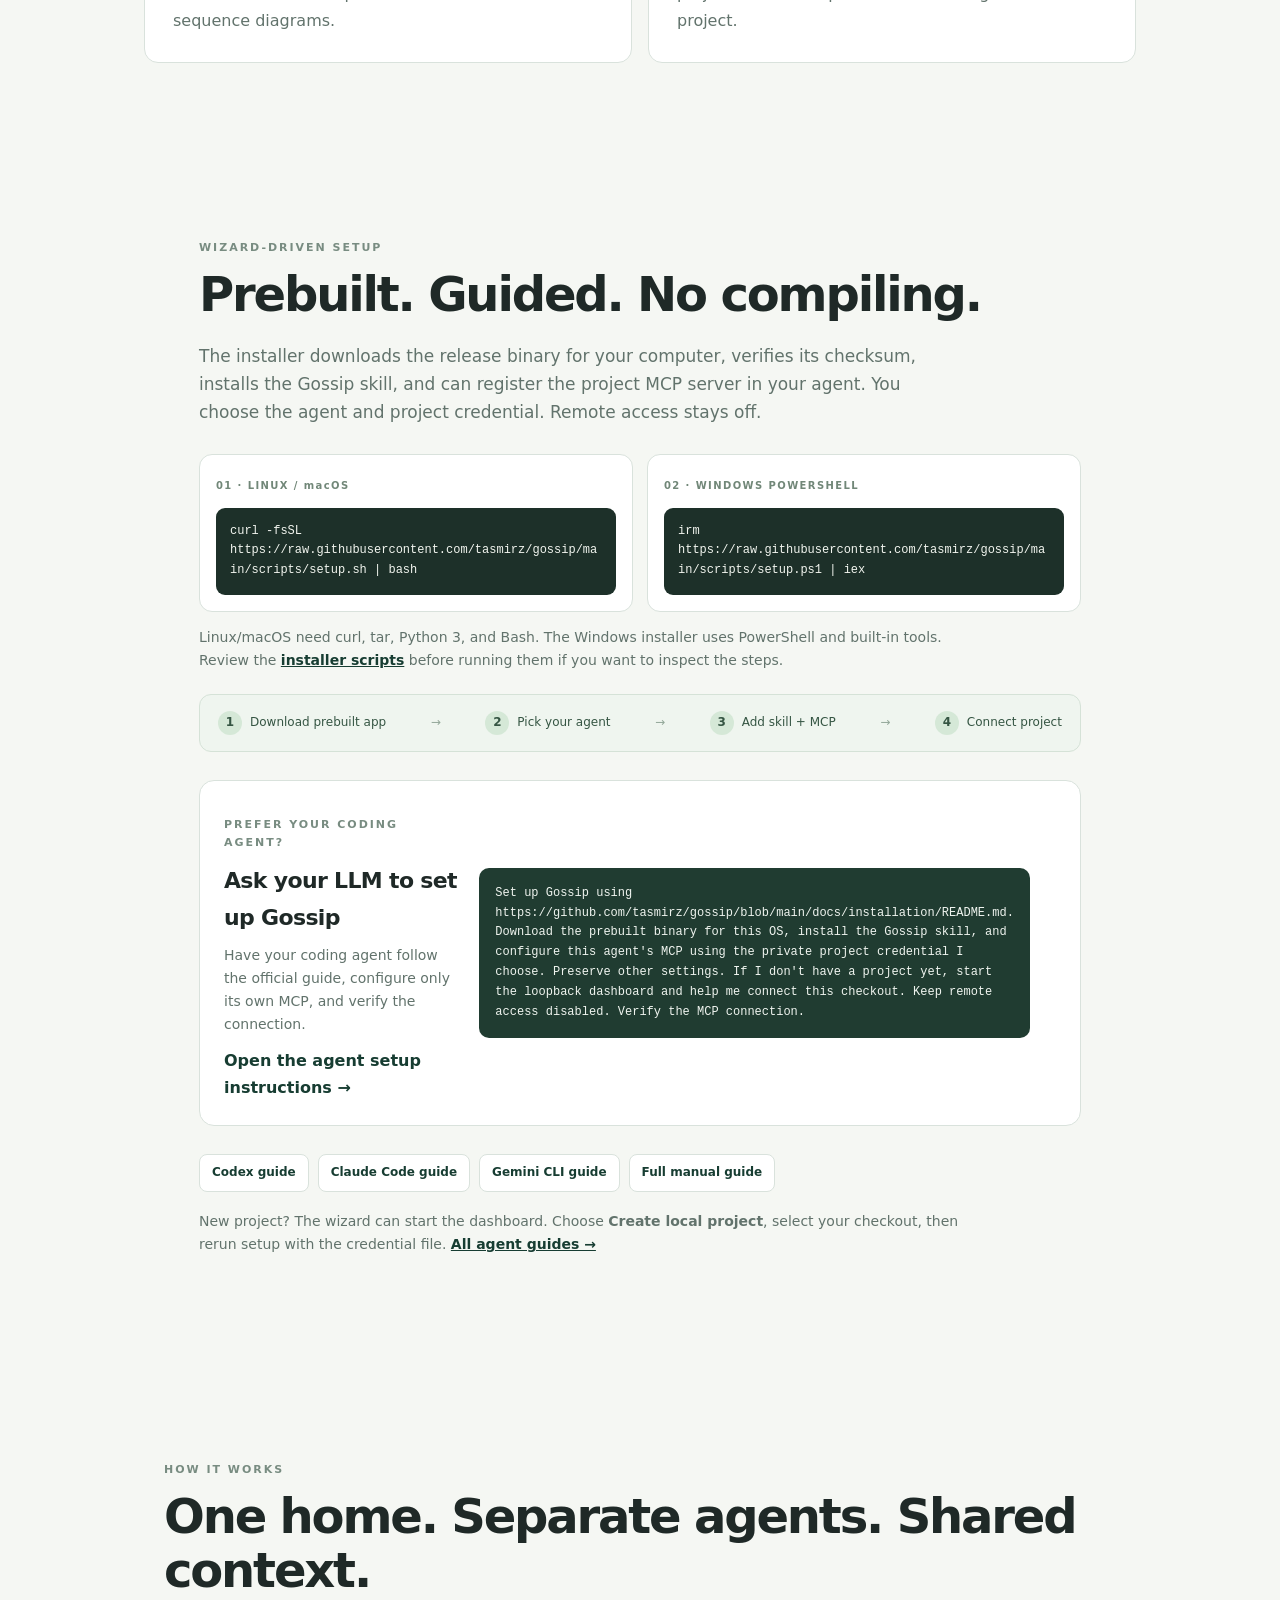
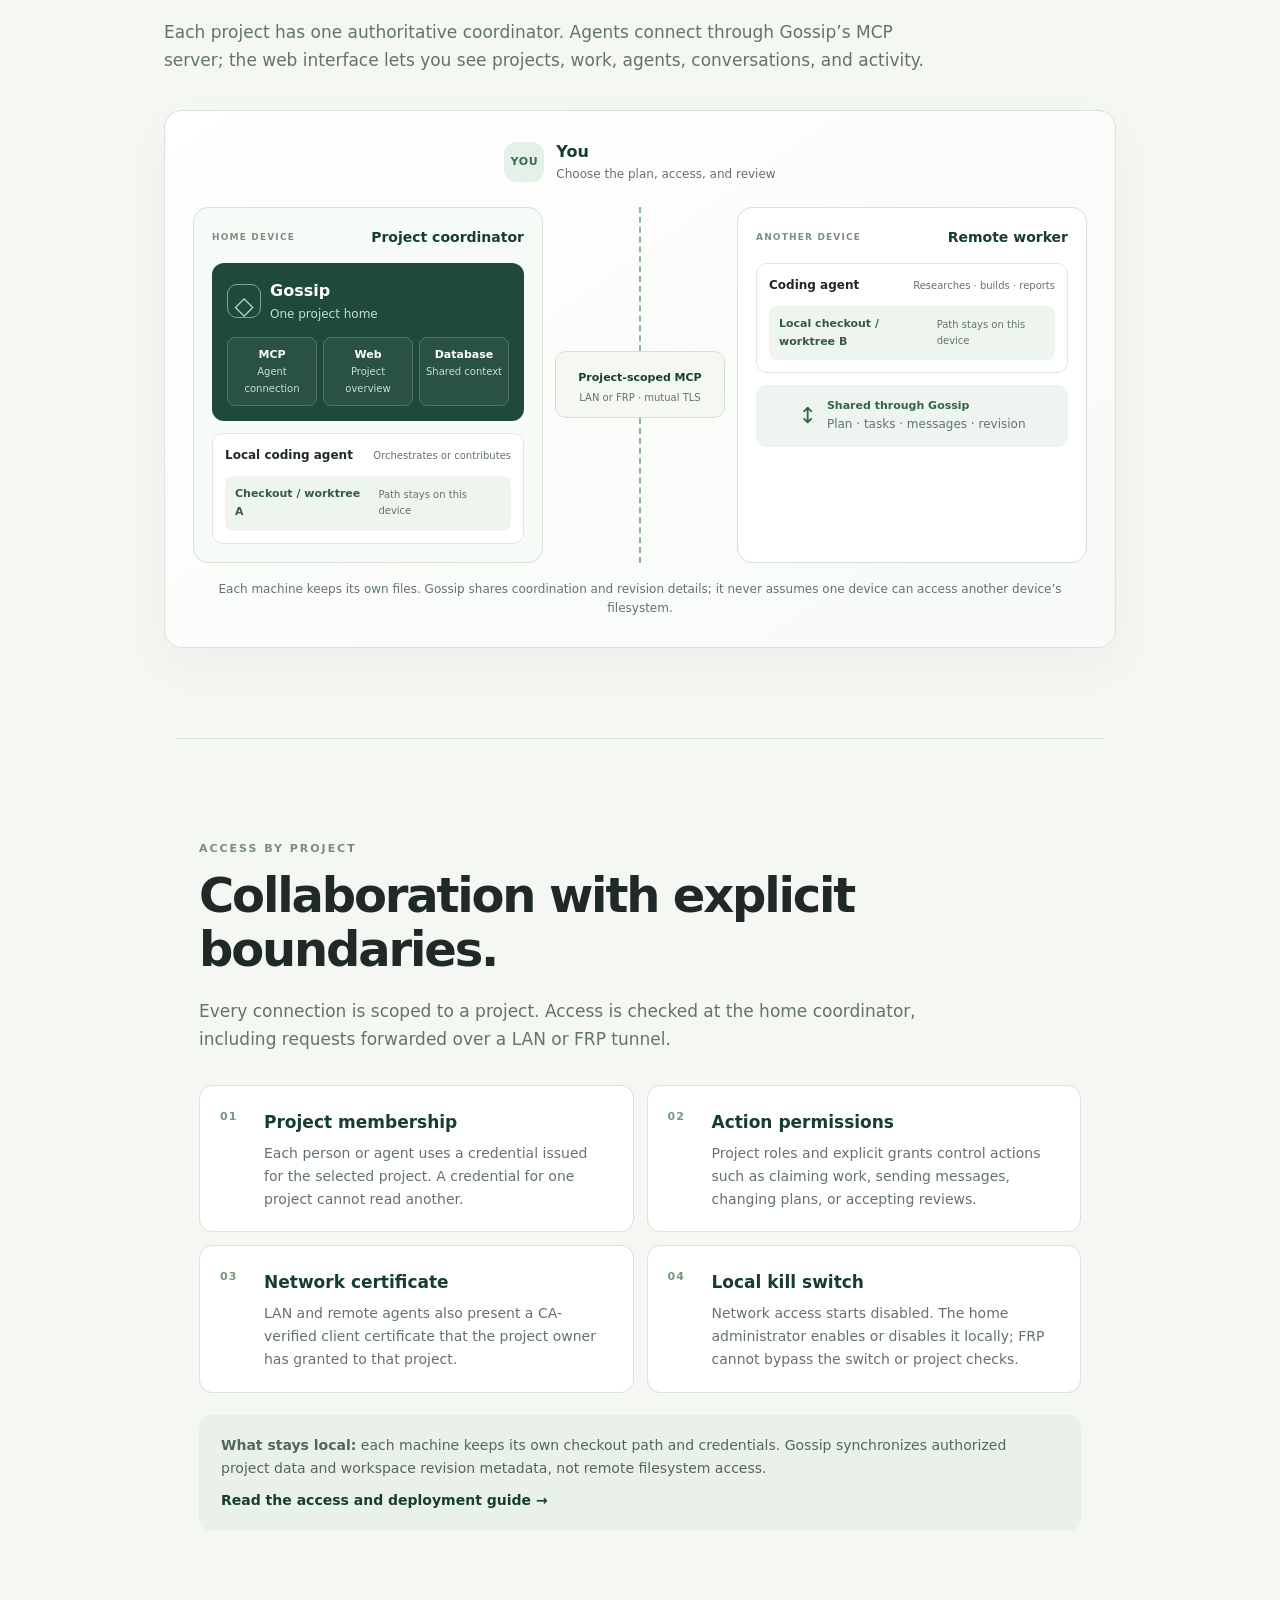
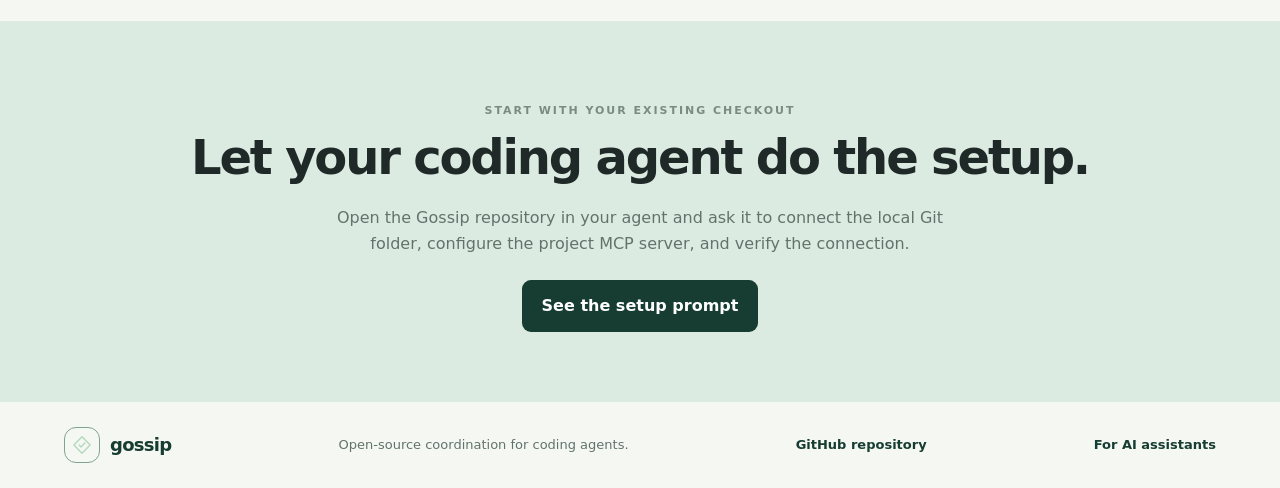
==== commit 6390edc0: "feat: add guided prebuilt agent setup" ====
--- a/site/index.html
+++ b/site/index.html
@@ -43,7 +43,7 @@
   </script>
 </head>
 <body>
-  <header class="topbar"><a class="brand" href="#top" aria-label="Gossip home"><span class="mark">◇</span> gossip</a><nav aria-label="Main navigation"><a href="#how-it-works">How it works</a><a href="#security">Security</a><a href="https://github.com/tasmirz/gossip">GitHub</a></nav></header>
+  <header class="topbar"><a class="brand" href="#top" aria-label="Gossip home"><span class="mark"><svg viewBox="0 0 24 24" aria-hidden="true"><path d="M12 3.5 20.5 12 12 20.5 3.5 12 12 3.5Z"/><path d="m9 12 2 2 4-4"/></svg></span> gossip</a><nav aria-label="Main navigation"><a href="#how-it-works">How it works</a><a href="#security">Security</a><a href="https://github.com/tasmirz/gossip">GitHub</a></nav></header>
   <main id="top">
     <section class="hero">
       <p class="eyebrow">A SHARED WORKSPACE FOR CODING AGENTS</p>
@@ -59,9 +59,13 @@
       <article><span class="icon">◈</span><h3>Choose review depth</h3><p>During planning, choose a full source review or a focused Markdown report with UML class and sequence diagrams.</p></article>
       <article><span class="icon">◎</span><h3>Control project access</h3><p>Grant access per project. Network agents need both project membership and a certificate granted to that project.</p></article>
     </section>
-    <section id="install" class="section install"><p class="eyebrow">YOUR MACHINE, YOUR CHOICE</p><h2>Install it yourself in one command.</h2><p>These commands install Gossip from the official Go module. They do not grant network access or connect a project. You choose when to launch the local dashboard and which Git folder to connect.</p><p class="prereq">Prerequisite: install <a href="https://go.dev/dl/">version required by <a href="https://github.com/tasmirz/gossip/blob/main/go.mod">go.mod</a> or later. Commands install the latest tagged version and do not change your editor configuration.</p>
-      <div class="install-options"><details open><summary>Linux</summary><pre><code>GOBIN="$HOME/.local/bin" go install github.com/tasmirz/gossip/cmd/gossip@latest</code></pre><p>Then run <code>~/.local/bin/gossip coord-ui</code> and open <code>http://127.0.0.1:8081</code>.</p></details><details><summary>macOS</summary><pre><code>GOBIN="$HOME/.local/bin" go install github.com/tasmirz/gossip/cmd/gossip@latest</code></pre><p>Then run <code>~/.local/bin/gossip coord-ui</code> and open <code>http://127.0.0.1:8081</code>.</p></details><details><summary>Windows · PowerShell</summary><pre><code>$env:GOBIN="$env:LOCALAPPDATA\Programs\gossip"; go install github.com/tasmirz/gossip/cmd/gossip@latest</code></pre><p>Then run <code>&amp; "$env:LOCALAPPDATA\Programs\gossip\gossip.exe" coord-ui</code> and open <code>http://127.0.0.1:8081</code>.</p></details></div>
-      <p class="setup-next">In the dashboard, choose <b>Create local project</b> and select your checkout. The project and first workspace are created together. <a href="https://github.com/tasmirz/gossip/blob/main/docs/coordination-preview.md">Read the complete setup guide →</a></p>
+    <section id="install" class="section install"><p class="eyebrow">WIZARD-DRIVEN SETUP</p><h2>Prebuilt. Guided. No compiling.</h2><p>The installer downloads the release binary for your computer, verifies its checksum, installs the Gossip skill, and can register the project MCP server in your agent. You choose the agent and project credential. Remote access stays off.</p>
+      <div class="quick-install"><div><span class="install-step">01 · LINUX / macOS</span><pre><code>curl -fsSL https://raw.githubusercontent.com/tasmirz/gossip/main/scripts/setup.sh | bash</code></pre></div><div><span class="install-step">02 · WINDOWS POWERSHELL</span><pre><code>irm https://raw.githubusercontent.com/tasmirz/gossip/main/scripts/setup.ps1 | iex</code></pre></div></div>
+      <p class="prereq">Linux/macOS need curl, tar, Python 3, and Bash. The Windows installer uses PowerShell and built-in tools. Review the <a href="https://github.com/tasmirz/gossip/tree/main/scripts">installer scripts</a> before running them if you want to inspect the steps.</p>
+      <div class="setup-flow"><span><b>1</b> Download prebuilt app</span><i>→</i><span><b>2</b> Pick your agent</span><i>→</i><span><b>3</b> Add skill + MCP</span><i>→</i><span><b>4</b> Connect project</span></div>
+      <div class="ask-agent"><div><p class="eyebrow">PREFER YOUR CODING AGENT?</p><h3>Ask your LLM to set up Gossip</h3><p>Have your coding agent follow the official guide, configure only its own MCP, and verify the connection.</p><a href="https://github.com/tasmirz/gossip/blob/main/docs/installation/README.md">Open the agent setup instructions →</a></div><pre><code>Set up Gossip using https://github.com/tasmirz/gossip/blob/main/docs/installation/README.md. Download the prebuilt binary for this OS, install the Gossip skill, and configure this agent's MCP using the private project credential I choose. Preserve other settings. If I don't have a project yet, start the loopback dashboard and help me connect this checkout. Keep remote access disabled. Verify the MCP connection.</code></pre></div>
+      <div class="agent-guide-links"><a href="https://github.com/tasmirz/gossip/blob/main/docs/installation/codex.md">Codex guide</a><a href="https://github.com/tasmirz/gossip/blob/main/docs/installation/claude-code.md">Claude Code guide</a><a href="https://github.com/tasmirz/gossip/blob/main/docs/installation/gemini-cli.md">Gemini CLI guide</a><a href="https://github.com/tasmirz/gossip/blob/main/docs/installation/manual.md">Full manual guide</a></div>
+      <p class="setup-next">New project? The wizard can start the dashboard. Choose <b>Create local project</b>, select your checkout, then rerun setup with the credential file. <a href="https://github.com/tasmirz/gossip/tree/main/docs/installation">All agent guides →</a></p>
     </section>
     <section id="how-it-works" class="section architecture"><p class="eyebrow">HOW IT WORKS</p><h2>One home. Separate agents. Shared context.</h2><p>Each project has one authoritative coordinator. Agents connect through Gossip’s MCP server; the web interface lets you see projects, work, agents, conversations, and activity.</p>
       <div class="architecture-map" role="img" aria-label="Two devices connect to one Gossip project. On the home device, the coordinator, web interface, database, and local coding agent use a checkout local to that device. A remote device connects over LAN or FRP with mutual TLS, runs its own agent and keeps a separate checkout local to that device. Gossip shares project and revision context, not remote filesystem paths.">
@@ -77,6 +81,6 @@
     <section id="security" class="section security"><p class="eyebrow">ACCESS BY PROJECT</p><h2>Collaboration with explicit boundaries.</h2><p class="security-intro">Every connection is scoped to a project. Access is checked at the home coordinator, including requests forwarded over a LAN or FRP tunnel.</p><div class="security-grid"><article><span class="security-number">01</span><h3>Project membership</h3><p>Each person or agent uses a credential issued for the selected project. A credential for one project cannot read another.</p></article><article><span class="security-number">02</span><h3>Action permissions</h3><p>Project roles and explicit grants control actions such as claiming work, sending messages, changing plans, or accepting reviews.</p></article><article><span class="security-number">03</span><h3>Network certificate</h3><p>LAN and remote agents also present a CA-verified client certificate that the project owner has granted to that project.</p></article><article><span class="security-number">04</span><h3>Local kill switch</h3><p>Network access starts disabled. The home administrator enables or disables it locally; FRP cannot bypass the switch or project checks.</p></article></div><div class="security-foot"><b>What stays local:</b> each machine keeps its own checkout path and credentials. Gossip synchronizes authorized project data and workspace revision metadata, not remote filesystem access.<br><a href="https://github.com/tasmirz/gossip/blob/main/docs/coordination-preview.md">Read the access and deployment guide →</a></div></section>
     <section class="cta"><p class="eyebrow">START WITH YOUR EXISTING CHECKOUT</p><h2>Let your coding agent do the setup.</h2><p>Open the Gossip repository in your agent and ask it to connect the local Git folder, configure the project MCP server, and verify the connection.</p><a class="button primary" href="https://github.com/tasmirz/gossip#get-started-with-your-coding-agent">See the setup prompt</a></section>
   </main>
-  <footer><a class="brand" href="#top"><span class="mark">◇</span> gossip</a><span>Open-source coordination for coding agents.</span><a href="https://github.com/tasmirz/gossip">GitHub repository</a><a href="llms.txt">For AI assistants</a></footer>
+  <footer><a class="brand" href="#top"><span class="mark"><svg viewBox="0 0 24 24" aria-hidden="true"><path d="M12 3.5 20.5 12 12 20.5 3.5 12 12 3.5Z"/><path d="m9 12 2 2 4-4"/></svg></span> gossip</a><span>Open-source coordination for coding agents.</span><a href="https://github.com/tasmirz/gossip">GitHub repository</a><a href="llms.txt">For AI assistants</a></footer>
 </body>
 </html>
--- a/site/styles.css
+++ b/site/styles.css
@@ -1,3 +1,6 @@
 :root{color-scheme:light;--ink:#1f2927;--muted:#62736c;--green:#173d32;--mint:#dcebe2;--paper:#f5f7f3;--line:#d9e2dc}*{box-sizing:border-box}html{scroll-behavior:smooth}body{margin:0;background:var(--paper);color:var(--ink);font:16px/1.65 Inter,ui-sans-serif,system-ui,-apple-system,"Segoe UI",sans-serif}.topbar{height:76px;padding:0 max(5vw,24px);display:flex;align-items:center;justify-content:space-between;border-bottom:1px solid var(--line);background:#fbfcf9}.brand{display:flex;align-items:center;gap:10px;text-decoration:none;color:var(--green);font-size:22px;font-weight:750;letter-spacing:-.04em}.mark{display:grid;place-items:center;border:1px solid #80a38e;border-radius:12px;width:36px;height:36px;font-size:25px}.topbar nav{display:flex;gap:30px}.topbar nav a,footer a,.security>a{color:var(--green);text-decoration:none;font-weight:600}.hero{text-align:center;padding:130px 24px 112px;background:radial-gradient(ellipse at 50% 4%,#e6efe8 0,transparent 54%)}.eyebrow{font-size:11px;letter-spacing:.18em;font-weight:800;color:#788c81}.hero h1{font-size:clamp(48px,7vw,86px);line-height:1.05;letter-spacing:-.06em;margin:22px 0;color:#203c31}.hero h1 em{font-family:Georgia,serif;font-weight:500}.lead{max-width:690px;margin:0 auto;color:var(--muted);font-size:19px}.actions{display:flex;justify-content:center;gap:12px;flex-wrap:wrap;margin:32px}.button{display:inline-block;border-radius:9px;padding:13px 20px;text-decoration:none;font-weight:700}.primary{background:var(--green);color:white}.secondary{border:1px solid #bacbc0;color:var(--green);background:#ffffff90}.small{font-size:13px;color:var(--muted)}.section{max-width:930px;margin:auto;padding:90px 24px}.section h2,.cta h2{font-size:clamp(32px,4vw,48px);letter-spacing:-.045em;line-height:1.12;margin:10px 0 20px}.section>p:not(.eyebrow){max-width:760px;color:var(--muted);font-size:17px}.features{max-width:1040px;margin:0 auto;padding:5px 24px 75px;display:grid;grid-template-columns:repeat(2,1fr);gap:16px}.features article{background:white;border:1px solid var(--line);border-radius:14px;padding:28px}.features h3{margin:14px 0 4px;font-size:20px}.features p{margin:0;color:var(--muted)}.icon{color:#4a886a;font-size:25px}.architecture{max-width:1000px}.diagram{margin-top:36px;padding:34px;border:1px solid var(--line);border-radius:18px;background:#fff;text-align:center}.human{font-weight:750;color:var(--green)}small{display:block;color:var(--muted);font-size:12px;font-weight:500}.arrow{font-size:25px;color:#73a283}.home{margin:auto;max-width:600px;padding:22px;border:2px solid #a8c8af;border-radius:14px;background:#f4faf5;color:var(--green)}.homeparts{display:flex;justify-content:center;gap:10px;flex-wrap:wrap;margin-top:15px}.homeparts span,.branches span{padding:7px 11px;border:1px solid var(--line);border-radius:8px;background:white}.branches{display:grid;grid-template-columns:1fr 1fr;gap:16px;margin:24px auto;max-width:680px}.branches>div{display:grid;gap:9px;padding:20px;border:1px solid var(--line);border-radius:12px}.branches b{color:var(--green)}.remote{margin:22px auto 0;padding:12px;border-radius:8px;background:#f4f5ed;color:#596b60;font-size:13px}.security{border-top:1px solid var(--line)}.cta{background:var(--mint);text-align:center;padding:70px 24px}.cta p:not(.eyebrow){max-width:650px;margin:0 auto 22px;color:var(--muted)}footer{display:flex;align-items:center;justify-content:space-between;gap:16px;padding:25px max(5vw,24px);color:var(--muted);font-size:13px}footer .brand{font-size:18px}@media(max-width:650px){.topbar nav{gap:12px;font-size:13px}.hero{padding-top:90px}.features{grid-template-columns:1fr}.branches{grid-template-columns:1fr}.diagram{padding:18px}footer{flex-wrap:wrap}}
 .architecture-map{margin-top:36px;padding:28px;border:1px solid var(--line);border-radius:18px;background:linear-gradient(145deg,#fff,#f7faf6);box-shadow:0 18px 50px #183c2b0a}.map-user{width:max-content;margin:0 auto 22px;display:flex;align-items:center;gap:12px;color:var(--green)}.node-icon{display:grid;place-items:center;flex:none;width:40px;height:40px;border-radius:12px;background:#e5f0e8;color:#386c4c;font-size:11px;font-weight:850;letter-spacing:.06em}.map-user b,.device b{display:block}.map-user small,.device small{display:block;color:var(--muted);font-size:12px}.devices{display:grid;grid-template-columns:minmax(0,1fr) 170px minmax(0,1fr);align-items:stretch;gap:12px}.device{min-width:0;padding:18px;border:1px solid #d4e1d7;border-radius:15px;background:#fff}.home-device{background:#f7fbf7}.device-label{display:flex;justify-content:space-between;align-items:center;gap:8px;margin-bottom:14px}.device-label span{font-size:9px;letter-spacing:.13em;font-weight:850;color:#7c8f83}.device-label b{color:var(--green);font-size:14px}.coordinator-card{padding:15px;border-radius:12px;background:#1f493b;color:#fff}.coordinator-brand{display:flex;align-items:center;gap:9px}.coordinator-brand small{color:#c7ded0}.core-mark{display:grid;place-items:center;width:34px;height:34px;border:1px solid #79a98a;border-radius:10px;color:#b3ddbd;font-size:25px}.core-services{display:grid;grid-template-columns:repeat(3,1fr);gap:6px;margin-top:13px}.core-services span{padding:8px 5px;border:1px solid #547363;border-radius:8px;background:#ffffff0c;text-align:center}.core-services b{font-size:11px}.core-services small{color:#c7ded0;font-size:10px}.device-agent{margin-top:12px;padding:12px;border:1px solid #e0e8e1;border-radius:11px;background:white}.device-agent>div:first-child{display:flex;align-items:center;justify-content:space-between;gap:8px}.device-agent>div:first-child b{font-size:12px;color:var(--ink)}.device-agent>div:first-child small{text-align:right;font-size:10px}.device-worktree{display:flex;align-items:center;justify-content:space-between;gap:8px;margin-top:10px;padding:9px 10px;border-radius:8px;background:#eef5ef}.device-worktree b{font-size:11px;color:#345b42}.device-worktree small{font-size:10px}.secure-link{display:flex;flex-direction:column;align-items:center;justify-content:center;color:var(--green);text-align:center}.link-line{height:100%;width:1px;border-left:2px dashed #91b29a}.link-label{width:100%;padding:11px 6px;border:1px solid #d3e1d5;border-radius:11px;background:#f4f8f1}.link-label b,.context-note b{font-size:11px}.link-label small{font-size:10px}.context-note{display:flex;align-items:center;justify-content:center;gap:10px;margin-top:12px;padding:12px;border-radius:10px;background:#eef4f0;color:#356347}.context-note>span:first-child{font-size:22px}.map-caption{margin:17px 4px 0;color:var(--muted);font-size:12px;text-align:center}@media(max-width:760px){.devices{grid-template-columns:1fr;gap:10px}.secure-link{flex-direction:row;height:56px}.link-line{height:1px;width:100%;border-left:0;border-top:2px dashed #91b29a}.link-label{width:max-content;max-width:70%;flex:none}.device-label{align-items:flex-start}.device-agent>div:first-child{align-items:flex-start}}
 .prereq,.setup-next{font-size:14px!important}.prereq a,.setup-next a{color:var(--green);font-weight:700}.install-options{display:grid;grid-template-columns:repeat(3,1fr);gap:12px;margin:28px 0}.install-options details{align-self:start;border:1px solid var(--line);border-radius:13px;background:#fff;overflow:hidden}.install-options summary{padding:15px 17px;color:var(--green);font-weight:750;cursor:pointer;background:#edf4ee}.install-options pre{margin:14px;padding:13px;border-radius:8px;background:#1d3029;color:#f2f5ef;white-space:pre-wrap;overflow-wrap:anywhere;font-size:12px;line-height:1.6}.install-options details p{padding:0 15px 14px;margin:0;color:var(--muted);font-size:13px}.install-options details code,.setup-next code{font-size:12px}.security-intro{max-width:760px}.security-grid{display:grid;grid-template-columns:repeat(2,1fr);gap:13px;margin:32px 0 22px}.security-grid article{position:relative;padding:22px 22px 20px 64px;border:1px solid var(--line);border-radius:13px;background:#fff}.security-grid h3{margin:0 0 6px;font-size:17px;color:var(--green)}.security-grid p{margin:0;color:var(--muted);font-size:14px}.security-number{position:absolute;left:20px;top:22px;color:#6e9b7c;font-size:11px;font-weight:850;letter-spacing:.1em}.security-foot{padding:19px 22px;border-radius:12px;background:#eaf1e9;color:#52675a;font-size:14px}.security-foot a{display:inline-block;margin-top:9px;color:var(--green);font-weight:700;text-decoration:none}@media(max-width:760px){.install-options{grid-template-columns:1fr}.security-grid{grid-template-columns:1fr}}
+.mark{position:relative;line-height:1;display:flex;align-items:center;justify-content:center}.mark svg{display:block;width:23px;height:23px;flex:none;position:absolute;left:50%;top:50%;transform:translate(-50%,-50%);fill:none;stroke:#b5d9bd;stroke-width:1.5;stroke-linecap:round;stroke-linejoin:round}.map-user{width:max-content;justify-content:center;text-align:left}
+.quick-install{display:grid;grid-template-columns:1fr 1fr;gap:14px;margin:28px 0 14px}.quick-install>div{padding:16px;border:1px solid var(--line);border-radius:13px;background:white}.install-step{color:#718778;font-size:10px;font-weight:850;letter-spacing:.14em}.quick-install pre{margin:10px 0 0;padding:14px;border-radius:9px;background:#1d3029;color:#f2f5ef;white-space:pre-wrap;overflow-wrap:anywhere;font-size:12px;line-height:1.65}.setup-flow{display:flex;align-items:center;justify-content:space-between;gap:10px;margin:22px 0;padding:16px 18px;border:1px solid #d5e2d7;border-radius:12px;background:#eff5ef;color:#355543;font-size:12px}.setup-flow span{display:flex;align-items:center;gap:8px}.setup-flow b{display:grid;place-items:center;width:24px;height:24px;border-radius:50%;background:#d5e8d7}.setup-flow i{color:#94a89a;font-style:normal}.ask-agent{display:grid;grid-template-columns:.9fr 1.1fr;gap:20px;align-items:center;margin:28px 0;padding:24px;border:1px solid var(--line);border-radius:15px;background:#fff}.ask-agent h3{margin:4px 0 8px;font-size:22px;letter-spacing:-.03em}.ask-agent p:not(.eyebrow){margin:0 0 12px;color:var(--muted);font-size:14px}.ask-agent a{color:var(--green);font-weight:700;text-decoration:none}.ask-agent pre{margin:0;padding:16px;border-radius:10px;background:#203c31;color:#eff4ef;white-space:pre-wrap;font-size:12px;line-height:1.65}@media(max-width:760px){.quick-install,.ask-agent{grid-template-columns:1fr}.setup-flow{align-items:flex-start;flex-direction:column}.setup-flow i{transform:rotate(90deg);margin-left:4px}}
+.agent-guide-links{display:flex;flex-wrap:wrap;gap:9px;margin:12px 0 18px}.agent-guide-links a{padding:8px 12px;border:1px solid var(--line);border-radius:8px;background:#fff;color:var(--green);font-size:12px;font-weight:700;text-decoration:none}.agent-guide-links a:hover{background:#edf4ee}
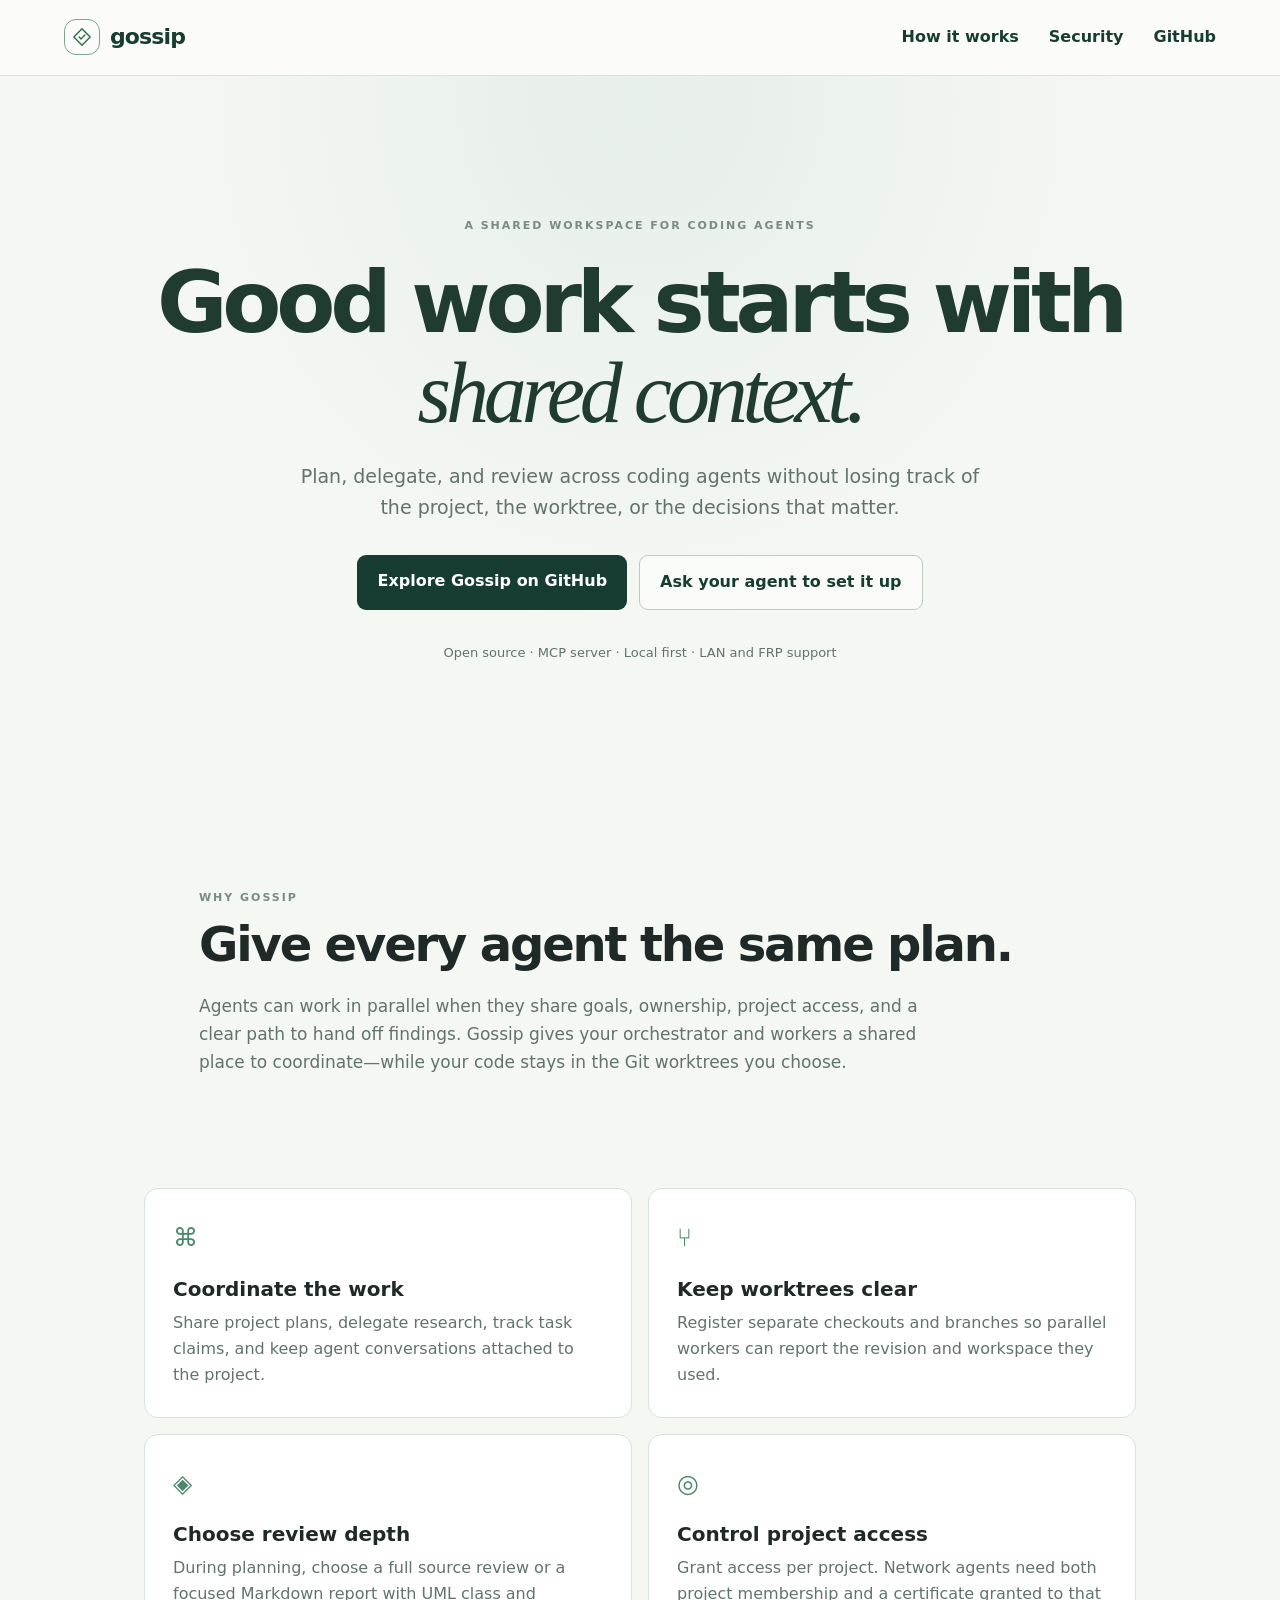
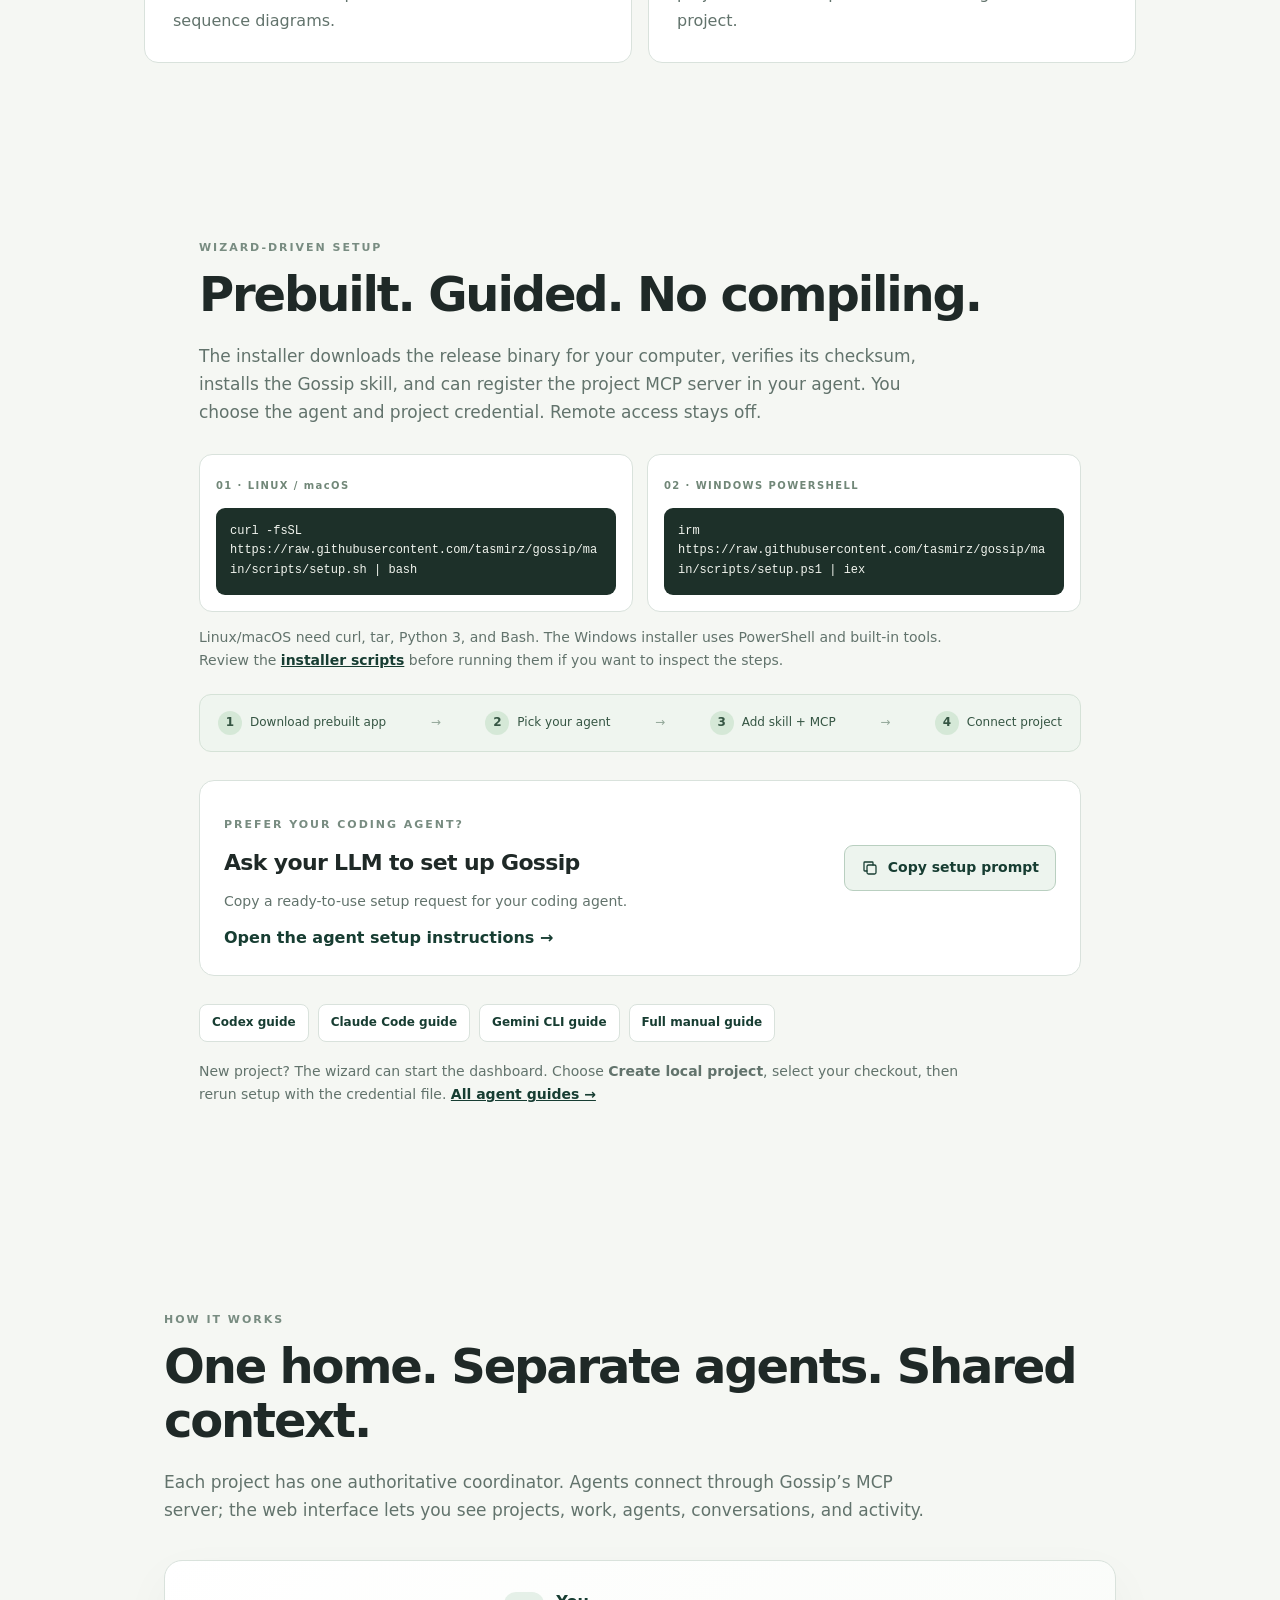
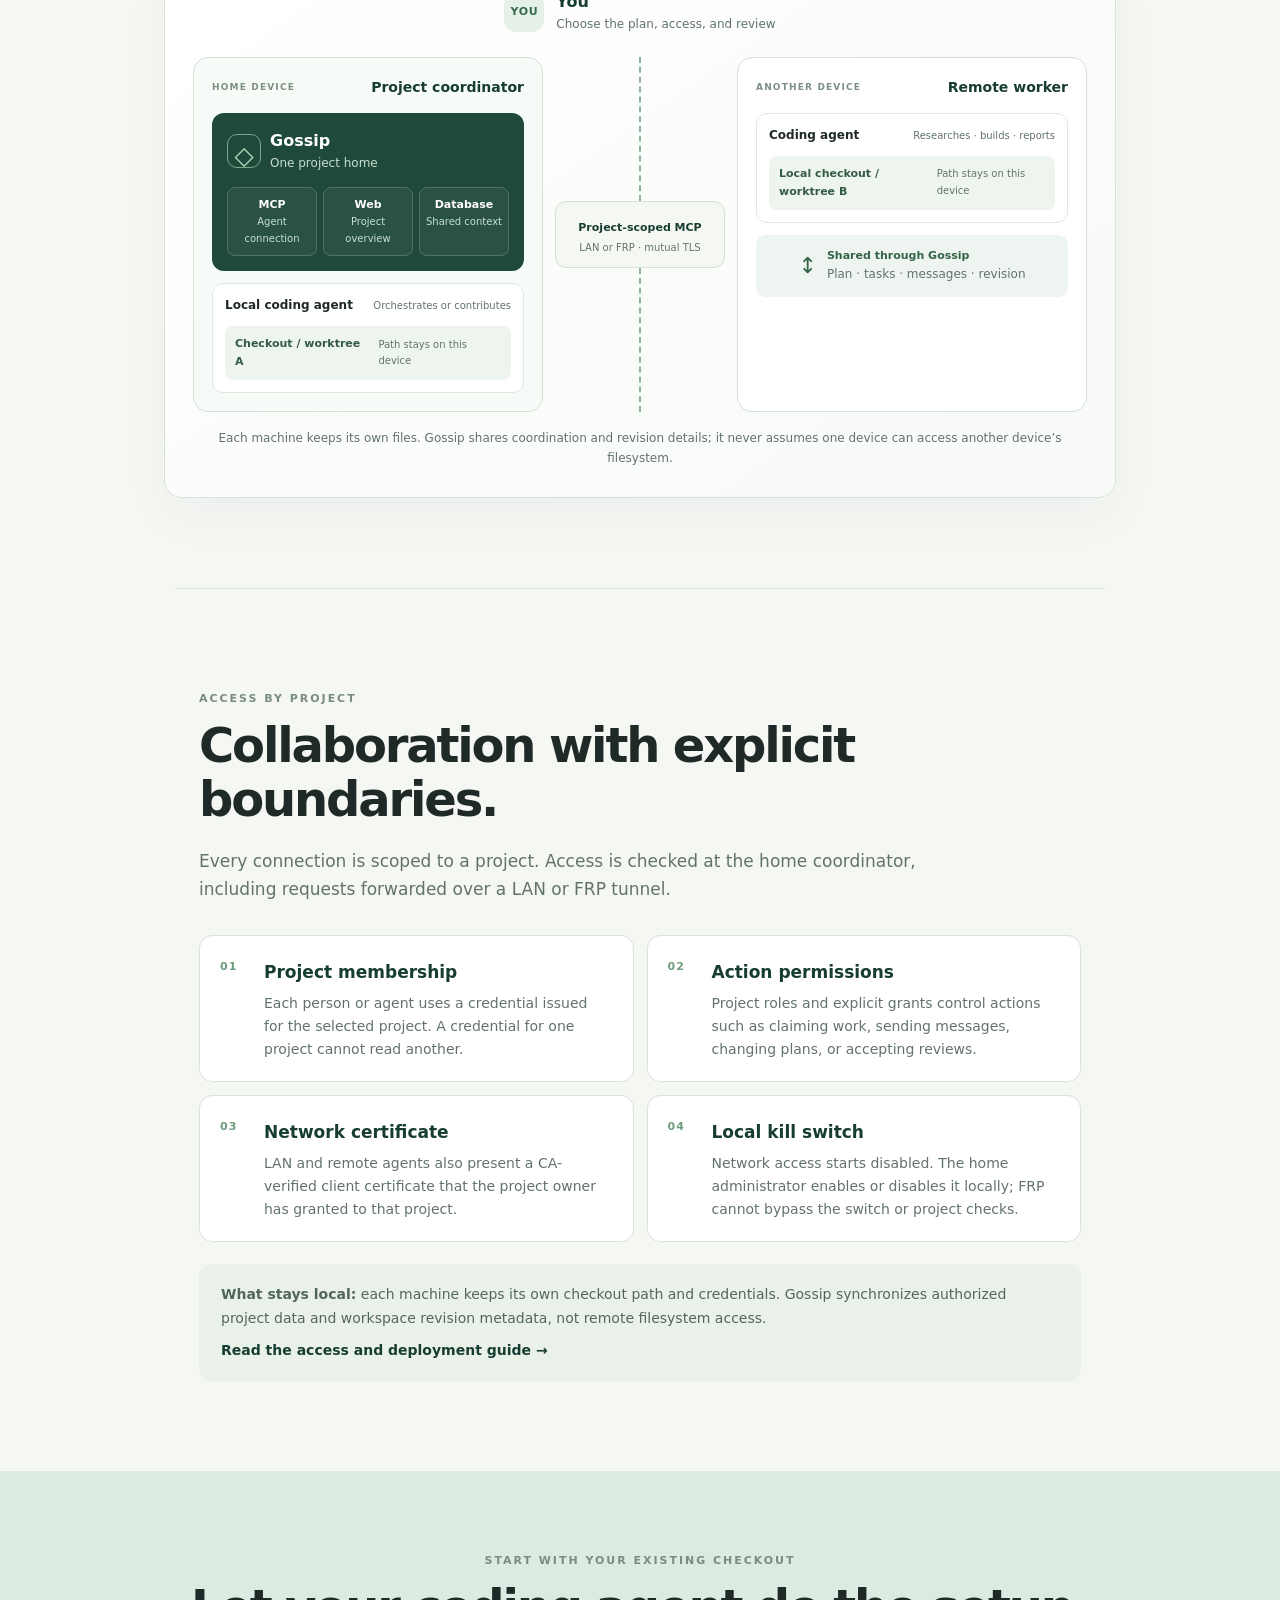
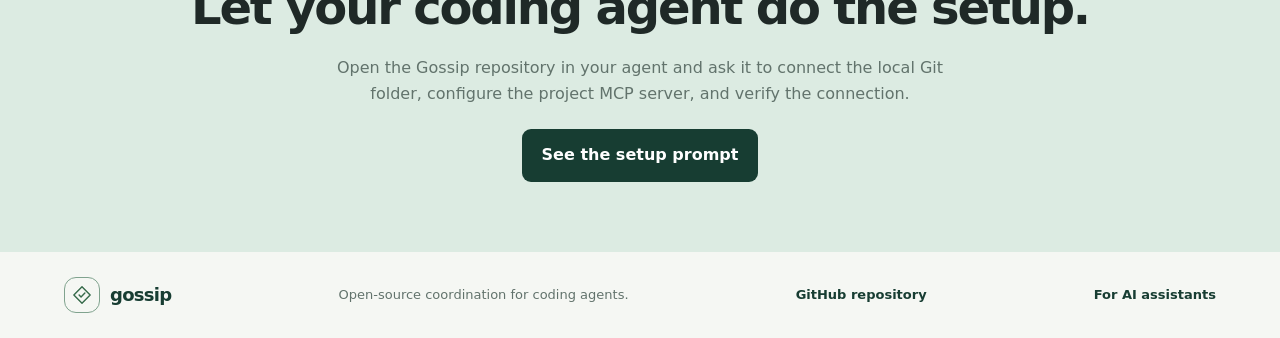
==== commit 7743e1f7: "fix: simplify setup prompt and improve mobile layout" ====
--- a/site/index.html
+++ b/site/index.html
@@ -63,7 +63,7 @@
       <div class="quick-install"><div><span class="install-step">01 · LINUX / macOS</span><pre><code>curl -fsSL https://raw.githubusercontent.com/tasmirz/gossip/main/scripts/setup.sh | bash</code></pre></div><div><span class="install-step">02 · WINDOWS POWERSHELL</span><pre><code>irm https://raw.githubusercontent.com/tasmirz/gossip/main/scripts/setup.ps1 | iex</code></pre></div></div>
       <p class="prereq">Linux/macOS need curl, tar, Python 3, and Bash. The Windows installer uses PowerShell and built-in tools. Review the <a href="https://github.com/tasmirz/gossip/tree/main/scripts">installer scripts</a> before running them if you want to inspect the steps.</p>
       <div class="setup-flow"><span><b>1</b> Download prebuilt app</span><i>→</i><span><b>2</b> Pick your agent</span><i>→</i><span><b>3</b> Add skill + MCP</span><i>→</i><span><b>4</b> Connect project</span></div>
-      <div class="ask-agent"><div><p class="eyebrow">PREFER YOUR CODING AGENT?</p><h3>Ask your LLM to set up Gossip</h3><p>Have your coding agent follow the official guide, configure only its own MCP, and verify the connection.</p><a href="https://github.com/tasmirz/gossip/blob/main/docs/installation/README.md">Open the agent setup instructions →</a></div><pre><code>Set up Gossip using https://github.com/tasmirz/gossip/blob/main/docs/installation/README.md. Download the prebuilt binary for this OS, install the Gossip skill, and configure this agent's MCP using the private project credential I choose. Preserve other settings. If I don't have a project yet, start the loopback dashboard and help me connect this checkout. Keep remote access disabled. Verify the MCP connection.</code></pre></div>
+      <div class="ask-agent"><div><p class="eyebrow">PREFER YOUR CODING AGENT?</p><h3>Ask your LLM to set up Gossip</h3><p>Copy a ready-to-use setup request for your coding agent.</p><a href="https://github.com/tasmirz/gossip/blob/main/docs/installation/README.md">Open the agent setup instructions →</a></div><div class="prompt-actions"><button class="copy-prompt" id="copy-setup-prompt" type="button"><svg viewBox="0 0 24 24" aria-hidden="true"><rect x="8" y="8" width="12" height="12" rx="2"/><path d="M16 8V5a1 1 0 0 0-1-1H5a1 1 0 0 0-1 1v10a1 1 0 0 0 1 1h3"/></svg><span>Copy setup prompt</span></button><span class="copy-status" id="copy-setup-status" aria-live="polite"></span></div></div>
       <div class="agent-guide-links"><a href="https://github.com/tasmirz/gossip/blob/main/docs/installation/codex.md">Codex guide</a><a href="https://github.com/tasmirz/gossip/blob/main/docs/installation/claude-code.md">Claude Code guide</a><a href="https://github.com/tasmirz/gossip/blob/main/docs/installation/gemini-cli.md">Gemini CLI guide</a><a href="https://github.com/tasmirz/gossip/blob/main/docs/installation/manual.md">Full manual guide</a></div>
       <p class="setup-next">New project? The wizard can start the dashboard. Choose <b>Create local project</b>, select your checkout, then rerun setup with the credential file. <a href="https://github.com/tasmirz/gossip/tree/main/docs/installation">All agent guides →</a></p>
     </section>
@@ -82,5 +82,6 @@
     <section class="cta"><p class="eyebrow">START WITH YOUR EXISTING CHECKOUT</p><h2>Let your coding agent do the setup.</h2><p>Open the Gossip repository in your agent and ask it to connect the local Git folder, configure the project MCP server, and verify the connection.</p><a class="button primary" href="https://github.com/tasmirz/gossip#get-started-with-your-coding-agent">See the setup prompt</a></section>
   </main>
   <footer><a class="brand" href="#top"><span class="mark"><svg viewBox="0 0 24 24" aria-hidden="true"><path d="M12 3.5 20.5 12 12 20.5 3.5 12 12 3.5Z"/><path d="m9 12 2 2 4-4"/></svg></span> gossip</a><span>Open-source coordination for coding agents.</span><a href="https://github.com/tasmirz/gossip">GitHub repository</a><a href="llms.txt">For AI assistants</a></footer>
+  <script src="site.js" defer></script>
 </body>
 </html>
--- a/site/styles.css
+++ b/site/styles.css
@@ -1,6 +1,10 @@
 :root{color-scheme:light;--ink:#1f2927;--muted:#62736c;--green:#173d32;--mint:#dcebe2;--paper:#f5f7f3;--line:#d9e2dc}*{box-sizing:border-box}html{scroll-behavior:smooth}body{margin:0;background:var(--paper);color:var(--ink);font:16px/1.65 Inter,ui-sans-serif,system-ui,-apple-system,"Segoe UI",sans-serif}.topbar{height:76px;padding:0 max(5vw,24px);display:flex;align-items:center;justify-content:space-between;border-bottom:1px solid var(--line);background:#fbfcf9}.brand{display:flex;align-items:center;gap:10px;text-decoration:none;color:var(--green);font-size:22px;font-weight:750;letter-spacing:-.04em}.mark{display:grid;place-items:center;border:1px solid #80a38e;border-radius:12px;width:36px;height:36px;font-size:25px}.topbar nav{display:flex;gap:30px}.topbar nav a,footer a,.security>a{color:var(--green);text-decoration:none;font-weight:600}.hero{text-align:center;padding:130px 24px 112px;background:radial-gradient(ellipse at 50% 4%,#e6efe8 0,transparent 54%)}.eyebrow{font-size:11px;letter-spacing:.18em;font-weight:800;color:#788c81}.hero h1{font-size:clamp(48px,7vw,86px);line-height:1.05;letter-spacing:-.06em;margin:22px 0;color:#203c31}.hero h1 em{font-family:Georgia,serif;font-weight:500}.lead{max-width:690px;margin:0 auto;color:var(--muted);font-size:19px}.actions{display:flex;justify-content:center;gap:12px;flex-wrap:wrap;margin:32px}.button{display:inline-block;border-radius:9px;padding:13px 20px;text-decoration:none;font-weight:700}.primary{background:var(--green);color:white}.secondary{border:1px solid #bacbc0;color:var(--green);background:#ffffff90}.small{font-size:13px;color:var(--muted)}.section{max-width:930px;margin:auto;padding:90px 24px}.section h2,.cta h2{font-size:clamp(32px,4vw,48px);letter-spacing:-.045em;line-height:1.12;margin:10px 0 20px}.section>p:not(.eyebrow){max-width:760px;color:var(--muted);font-size:17px}.features{max-width:1040px;margin:0 auto;padding:5px 24px 75px;display:grid;grid-template-columns:repeat(2,1fr);gap:16px}.features article{background:white;border:1px solid var(--line);border-radius:14px;padding:28px}.features h3{margin:14px 0 4px;font-size:20px}.features p{margin:0;color:var(--muted)}.icon{color:#4a886a;font-size:25px}.architecture{max-width:1000px}.diagram{margin-top:36px;padding:34px;border:1px solid var(--line);border-radius:18px;background:#fff;text-align:center}.human{font-weight:750;color:var(--green)}small{display:block;color:var(--muted);font-size:12px;font-weight:500}.arrow{font-size:25px;color:#73a283}.home{margin:auto;max-width:600px;padding:22px;border:2px solid #a8c8af;border-radius:14px;background:#f4faf5;color:var(--green)}.homeparts{display:flex;justify-content:center;gap:10px;flex-wrap:wrap;margin-top:15px}.homeparts span,.branches span{padding:7px 11px;border:1px solid var(--line);border-radius:8px;background:white}.branches{display:grid;grid-template-columns:1fr 1fr;gap:16px;margin:24px auto;max-width:680px}.branches>div{display:grid;gap:9px;padding:20px;border:1px solid var(--line);border-radius:12px}.branches b{color:var(--green)}.remote{margin:22px auto 0;padding:12px;border-radius:8px;background:#f4f5ed;color:#596b60;font-size:13px}.security{border-top:1px solid var(--line)}.cta{background:var(--mint);text-align:center;padding:70px 24px}.cta p:not(.eyebrow){max-width:650px;margin:0 auto 22px;color:var(--muted)}footer{display:flex;align-items:center;justify-content:space-between;gap:16px;padding:25px max(5vw,24px);color:var(--muted);font-size:13px}footer .brand{font-size:18px}@media(max-width:650px){.topbar nav{gap:12px;font-size:13px}.hero{padding-top:90px}.features{grid-template-columns:1fr}.branches{grid-template-columns:1fr}.diagram{padding:18px}footer{flex-wrap:wrap}}
 .architecture-map{margin-top:36px;padding:28px;border:1px solid var(--line);border-radius:18px;background:linear-gradient(145deg,#fff,#f7faf6);box-shadow:0 18px 50px #183c2b0a}.map-user{width:max-content;margin:0 auto 22px;display:flex;align-items:center;gap:12px;color:var(--green)}.node-icon{display:grid;place-items:center;flex:none;width:40px;height:40px;border-radius:12px;background:#e5f0e8;color:#386c4c;font-size:11px;font-weight:850;letter-spacing:.06em}.map-user b,.device b{display:block}.map-user small,.device small{display:block;color:var(--muted);font-size:12px}.devices{display:grid;grid-template-columns:minmax(0,1fr) 170px minmax(0,1fr);align-items:stretch;gap:12px}.device{min-width:0;padding:18px;border:1px solid #d4e1d7;border-radius:15px;background:#fff}.home-device{background:#f7fbf7}.device-label{display:flex;justify-content:space-between;align-items:center;gap:8px;margin-bottom:14px}.device-label span{font-size:9px;letter-spacing:.13em;font-weight:850;color:#7c8f83}.device-label b{color:var(--green);font-size:14px}.coordinator-card{padding:15px;border-radius:12px;background:#1f493b;color:#fff}.coordinator-brand{display:flex;align-items:center;gap:9px}.coordinator-brand small{color:#c7ded0}.core-mark{display:grid;place-items:center;width:34px;height:34px;border:1px solid #79a98a;border-radius:10px;color:#b3ddbd;font-size:25px}.core-services{display:grid;grid-template-columns:repeat(3,1fr);gap:6px;margin-top:13px}.core-services span{padding:8px 5px;border:1px solid #547363;border-radius:8px;background:#ffffff0c;text-align:center}.core-services b{font-size:11px}.core-services small{color:#c7ded0;font-size:10px}.device-agent{margin-top:12px;padding:12px;border:1px solid #e0e8e1;border-radius:11px;background:white}.device-agent>div:first-child{display:flex;align-items:center;justify-content:space-between;gap:8px}.device-agent>div:first-child b{font-size:12px;color:var(--ink)}.device-agent>div:first-child small{text-align:right;font-size:10px}.device-worktree{display:flex;align-items:center;justify-content:space-between;gap:8px;margin-top:10px;padding:9px 10px;border-radius:8px;background:#eef5ef}.device-worktree b{font-size:11px;color:#345b42}.device-worktree small{font-size:10px}.secure-link{display:flex;flex-direction:column;align-items:center;justify-content:center;color:var(--green);text-align:center}.link-line{height:100%;width:1px;border-left:2px dashed #91b29a}.link-label{width:100%;padding:11px 6px;border:1px solid #d3e1d5;border-radius:11px;background:#f4f8f1}.link-label b,.context-note b{font-size:11px}.link-label small{font-size:10px}.context-note{display:flex;align-items:center;justify-content:center;gap:10px;margin-top:12px;padding:12px;border-radius:10px;background:#eef4f0;color:#356347}.context-note>span:first-child{font-size:22px}.map-caption{margin:17px 4px 0;color:var(--muted);font-size:12px;text-align:center}@media(max-width:760px){.devices{grid-template-columns:1fr;gap:10px}.secure-link{flex-direction:row;height:56px}.link-line{height:1px;width:100%;border-left:0;border-top:2px dashed #91b29a}.link-label{width:max-content;max-width:70%;flex:none}.device-label{align-items:flex-start}.device-agent>div:first-child{align-items:flex-start}}
 .prereq,.setup-next{font-size:14px!important}.prereq a,.setup-next a{color:var(--green);font-weight:700}.install-options{display:grid;grid-template-columns:repeat(3,1fr);gap:12px;margin:28px 0}.install-options details{align-self:start;border:1px solid var(--line);border-radius:13px;background:#fff;overflow:hidden}.install-options summary{padding:15px 17px;color:var(--green);font-weight:750;cursor:pointer;background:#edf4ee}.install-options pre{margin:14px;padding:13px;border-radius:8px;background:#1d3029;color:#f2f5ef;white-space:pre-wrap;overflow-wrap:anywhere;font-size:12px;line-height:1.6}.install-options details p{padding:0 15px 14px;margin:0;color:var(--muted);font-size:13px}.install-options details code,.setup-next code{font-size:12px}.security-intro{max-width:760px}.security-grid{display:grid;grid-template-columns:repeat(2,1fr);gap:13px;margin:32px 0 22px}.security-grid article{position:relative;padding:22px 22px 20px 64px;border:1px solid var(--line);border-radius:13px;background:#fff}.security-grid h3{margin:0 0 6px;font-size:17px;color:var(--green)}.security-grid p{margin:0;color:var(--muted);font-size:14px}.security-number{position:absolute;left:20px;top:22px;color:#6e9b7c;font-size:11px;font-weight:850;letter-spacing:.1em}.security-foot{padding:19px 22px;border-radius:12px;background:#eaf1e9;color:#52675a;font-size:14px}.security-foot a{display:inline-block;margin-top:9px;color:var(--green);font-weight:700;text-decoration:none}@media(max-width:760px){.install-options{grid-template-columns:1fr}.security-grid{grid-template-columns:1fr}}
-.mark{position:relative;line-height:1;display:flex;align-items:center;justify-content:center}.mark svg{display:block;width:23px;height:23px;flex:none;position:absolute;left:50%;top:50%;transform:translate(-50%,-50%);fill:none;stroke:#b5d9bd;stroke-width:1.5;stroke-linecap:round;stroke-linejoin:round}.map-user{width:max-content;justify-content:center;text-align:left}
+.mark{position:relative;line-height:1;display:flex;align-items:center;justify-content:center}.mark svg{display:block;width:23px;height:23px;flex:none;position:absolute;left:50%;top:50%;transform:translate(-50%,-50%);fill:none;stroke:#386c4c;stroke-width:1.5;stroke-linecap:round;stroke-linejoin:round}.map-user{width:max-content;justify-content:center;text-align:left}
 .quick-install{display:grid;grid-template-columns:1fr 1fr;gap:14px;margin:28px 0 14px}.quick-install>div{padding:16px;border:1px solid var(--line);border-radius:13px;background:white}.install-step{color:#718778;font-size:10px;font-weight:850;letter-spacing:.14em}.quick-install pre{margin:10px 0 0;padding:14px;border-radius:9px;background:#1d3029;color:#f2f5ef;white-space:pre-wrap;overflow-wrap:anywhere;font-size:12px;line-height:1.65}.setup-flow{display:flex;align-items:center;justify-content:space-between;gap:10px;margin:22px 0;padding:16px 18px;border:1px solid #d5e2d7;border-radius:12px;background:#eff5ef;color:#355543;font-size:12px}.setup-flow span{display:flex;align-items:center;gap:8px}.setup-flow b{display:grid;place-items:center;width:24px;height:24px;border-radius:50%;background:#d5e8d7}.setup-flow i{color:#94a89a;font-style:normal}.ask-agent{display:grid;grid-template-columns:.9fr 1.1fr;gap:20px;align-items:center;margin:28px 0;padding:24px;border:1px solid var(--line);border-radius:15px;background:#fff}.ask-agent h3{margin:4px 0 8px;font-size:22px;letter-spacing:-.03em}.ask-agent p:not(.eyebrow){margin:0 0 12px;color:var(--muted);font-size:14px}.ask-agent a{color:var(--green);font-weight:700;text-decoration:none}.ask-agent pre{margin:0;padding:16px;border-radius:10px;background:#203c31;color:#eff4ef;white-space:pre-wrap;font-size:12px;line-height:1.65}@media(max-width:760px){.quick-install,.ask-agent{grid-template-columns:1fr}.setup-flow{align-items:flex-start;flex-direction:column}.setup-flow i{transform:rotate(90deg);margin-left:4px}}
 .agent-guide-links{display:flex;flex-wrap:wrap;gap:9px;margin:12px 0 18px}.agent-guide-links a{padding:8px 12px;border:1px solid var(--line);border-radius:8px;background:#fff;color:var(--green);font-size:12px;font-weight:700;text-decoration:none}.agent-guide-links a:hover{background:#edf4ee}
+.ask-agent{grid-template-columns:minmax(0,1fr) auto}.prompt-actions{display:flex;flex-direction:column;align-items:flex-end;gap:6px}.copy-prompt{display:inline-flex;align-items:center;justify-content:center;gap:9px;min-height:46px;padding:11px 16px;border:1px solid #b9cfc0;border-radius:9px;background:#edf4ee;color:var(--green);font:inherit;font-size:14px;line-height:1.2;font-weight:700;cursor:pointer}.copy-prompt:hover{background:#dfece2}.copy-prompt:focus-visible{outline:3px solid #91b99a;outline-offset:2px}.copy-prompt svg{width:18px;height:18px;fill:none;stroke:currentColor;stroke-width:1.7;stroke-linecap:round;stroke-linejoin:round}.copy-status{min-height:1.25em;color:var(--muted);font-size:12px;text-align:right}.clipboard-fallback{position:fixed;top:0;left:-9999px;opacity:0}
+@media(max-width:900px){.quick-install{grid-template-columns:1fr}.ask-agent{grid-template-columns:minmax(0,1fr);gap:14px}.prompt-actions{align-items:flex-start}.copy-status{text-align:left}.setup-flow{align-items:flex-start;flex-direction:column}.setup-flow i{transform:rotate(90deg);margin-left:4px}}
+@media(max-width:760px){.architecture-map{padding:16px}.devices{grid-template-columns:1fr;gap:10px}.secure-link{flex-direction:row;height:56px}.link-line{height:1px;width:100%;border-left:0;border-top:2px dashed #91b29a}.link-label{width:max-content;max-width:70%;flex:none}.device-label{align-items:flex-start}.device-agent>div:first-child{align-items:flex-start;flex-wrap:wrap}.device-worktree{flex-wrap:wrap}.device-worktree small{margin-left:auto}}
+@media(max-width:520px){.section{padding:64px 18px}.architecture-map{padding:12px}.device{padding:13px}.device-label{flex-direction:column;gap:2px}.device-agent{padding:10px}.core-services{grid-template-columns:1fr}.core-services span{display:flex;align-items:center;justify-content:space-between;gap:8px;text-align:left}.device-worktree{align-items:flex-start;flex-direction:column}.device-worktree small{margin-left:0}.ask-agent{padding:18px}.copy-prompt{width:100%}.prompt-actions{width:100%}.agent-guide-links a{flex:1 1 auto;text-align:center}}
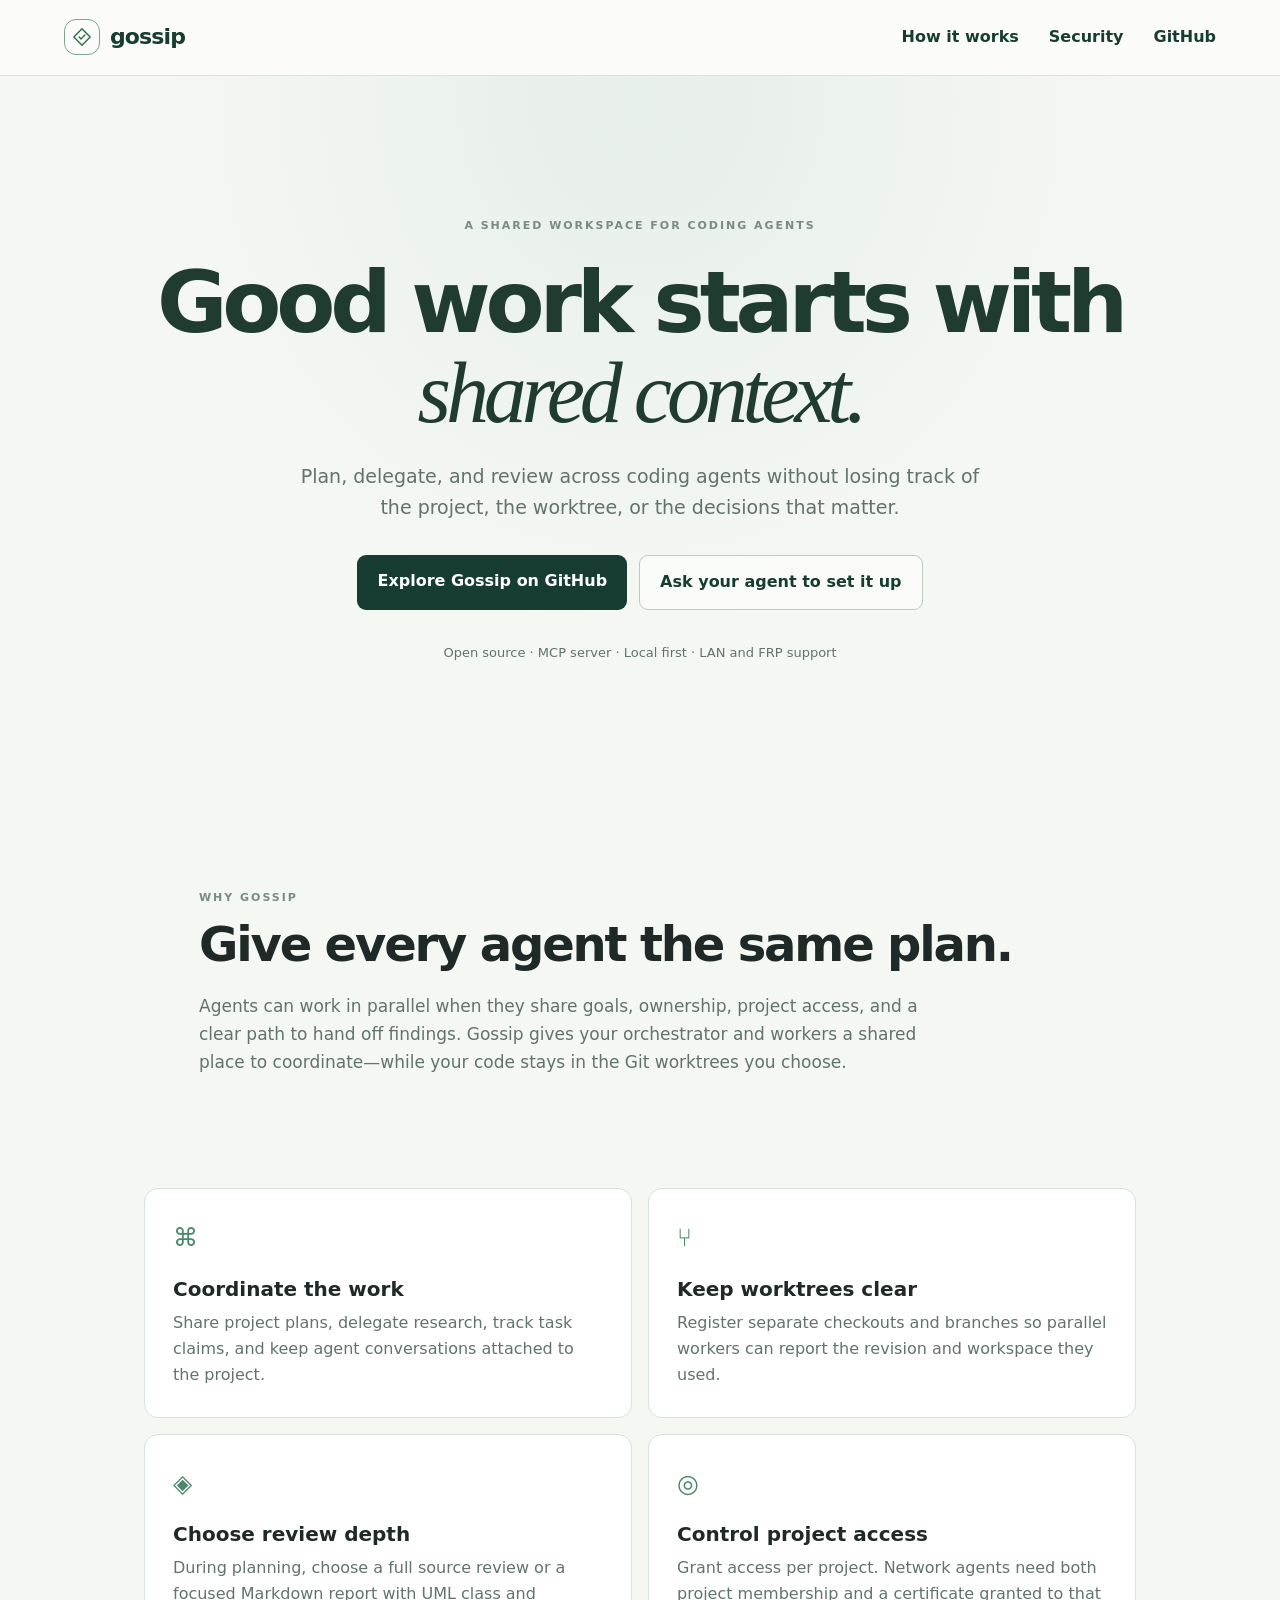
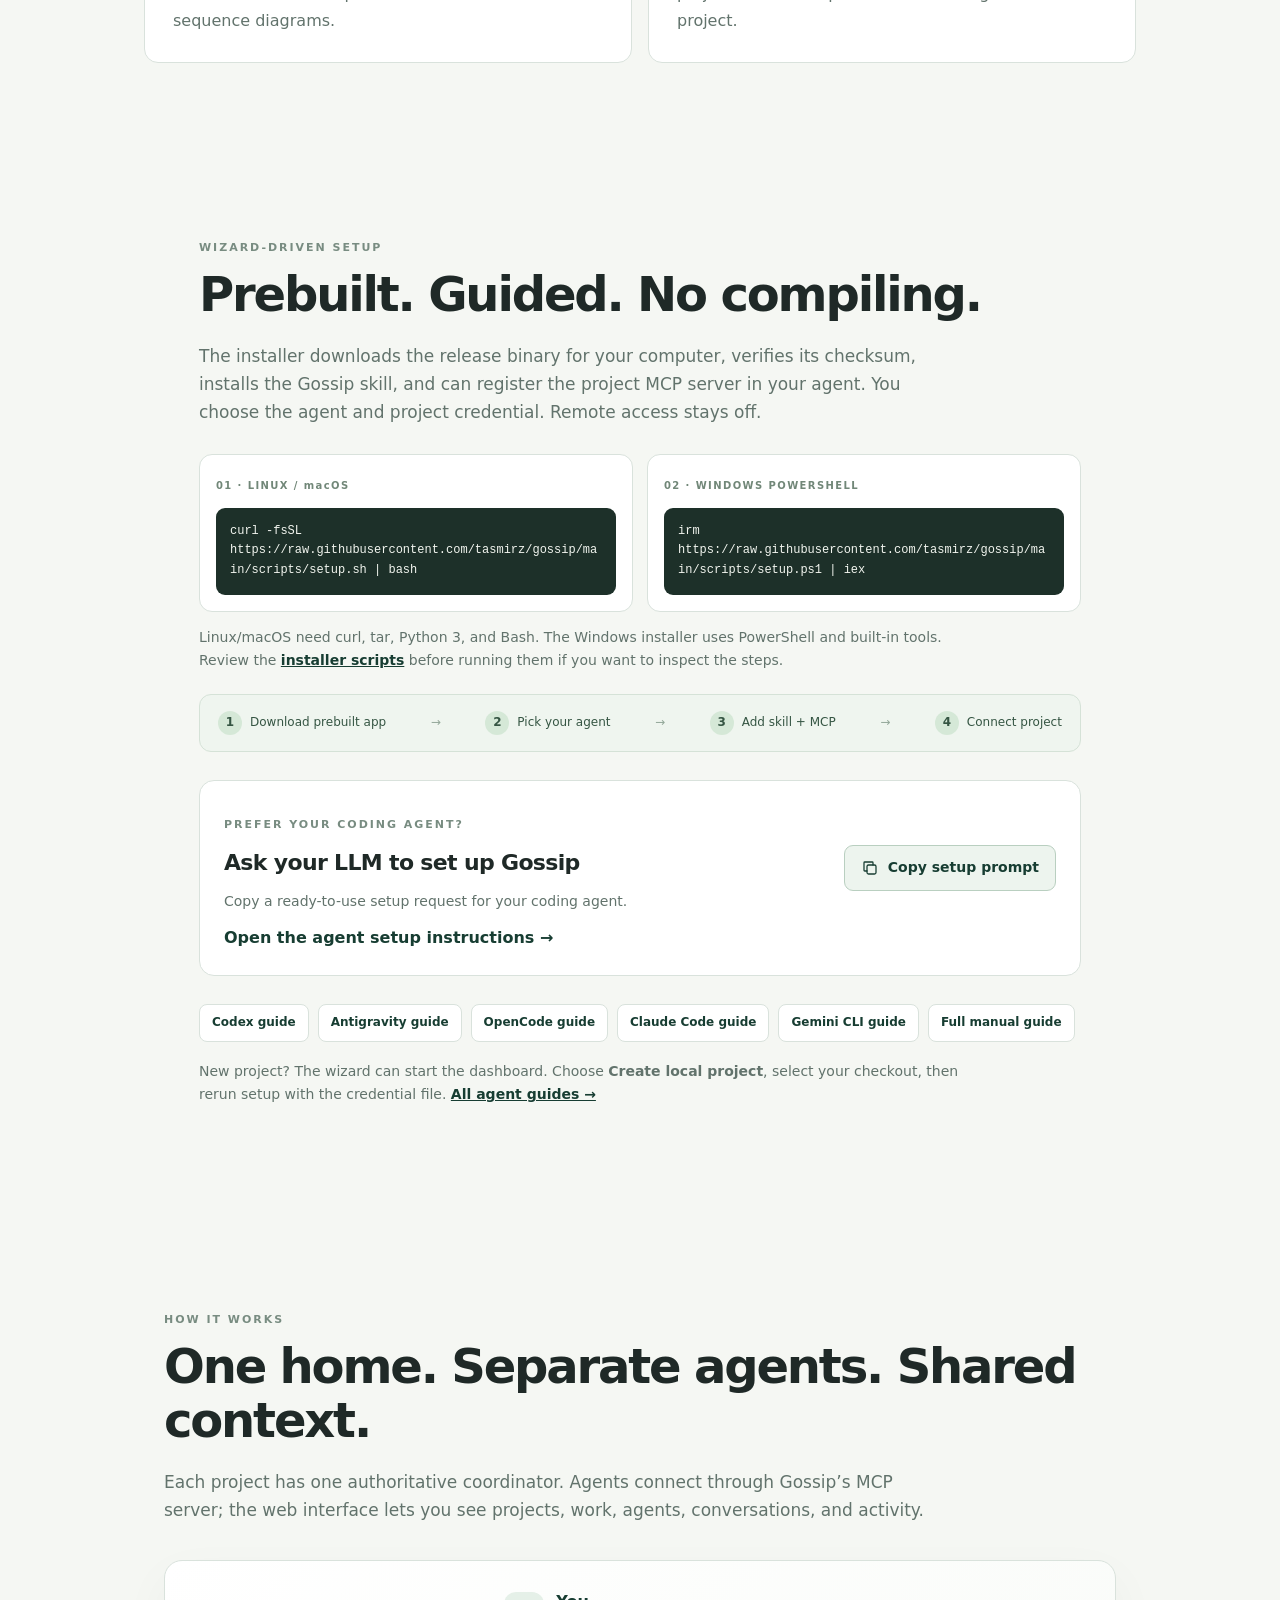
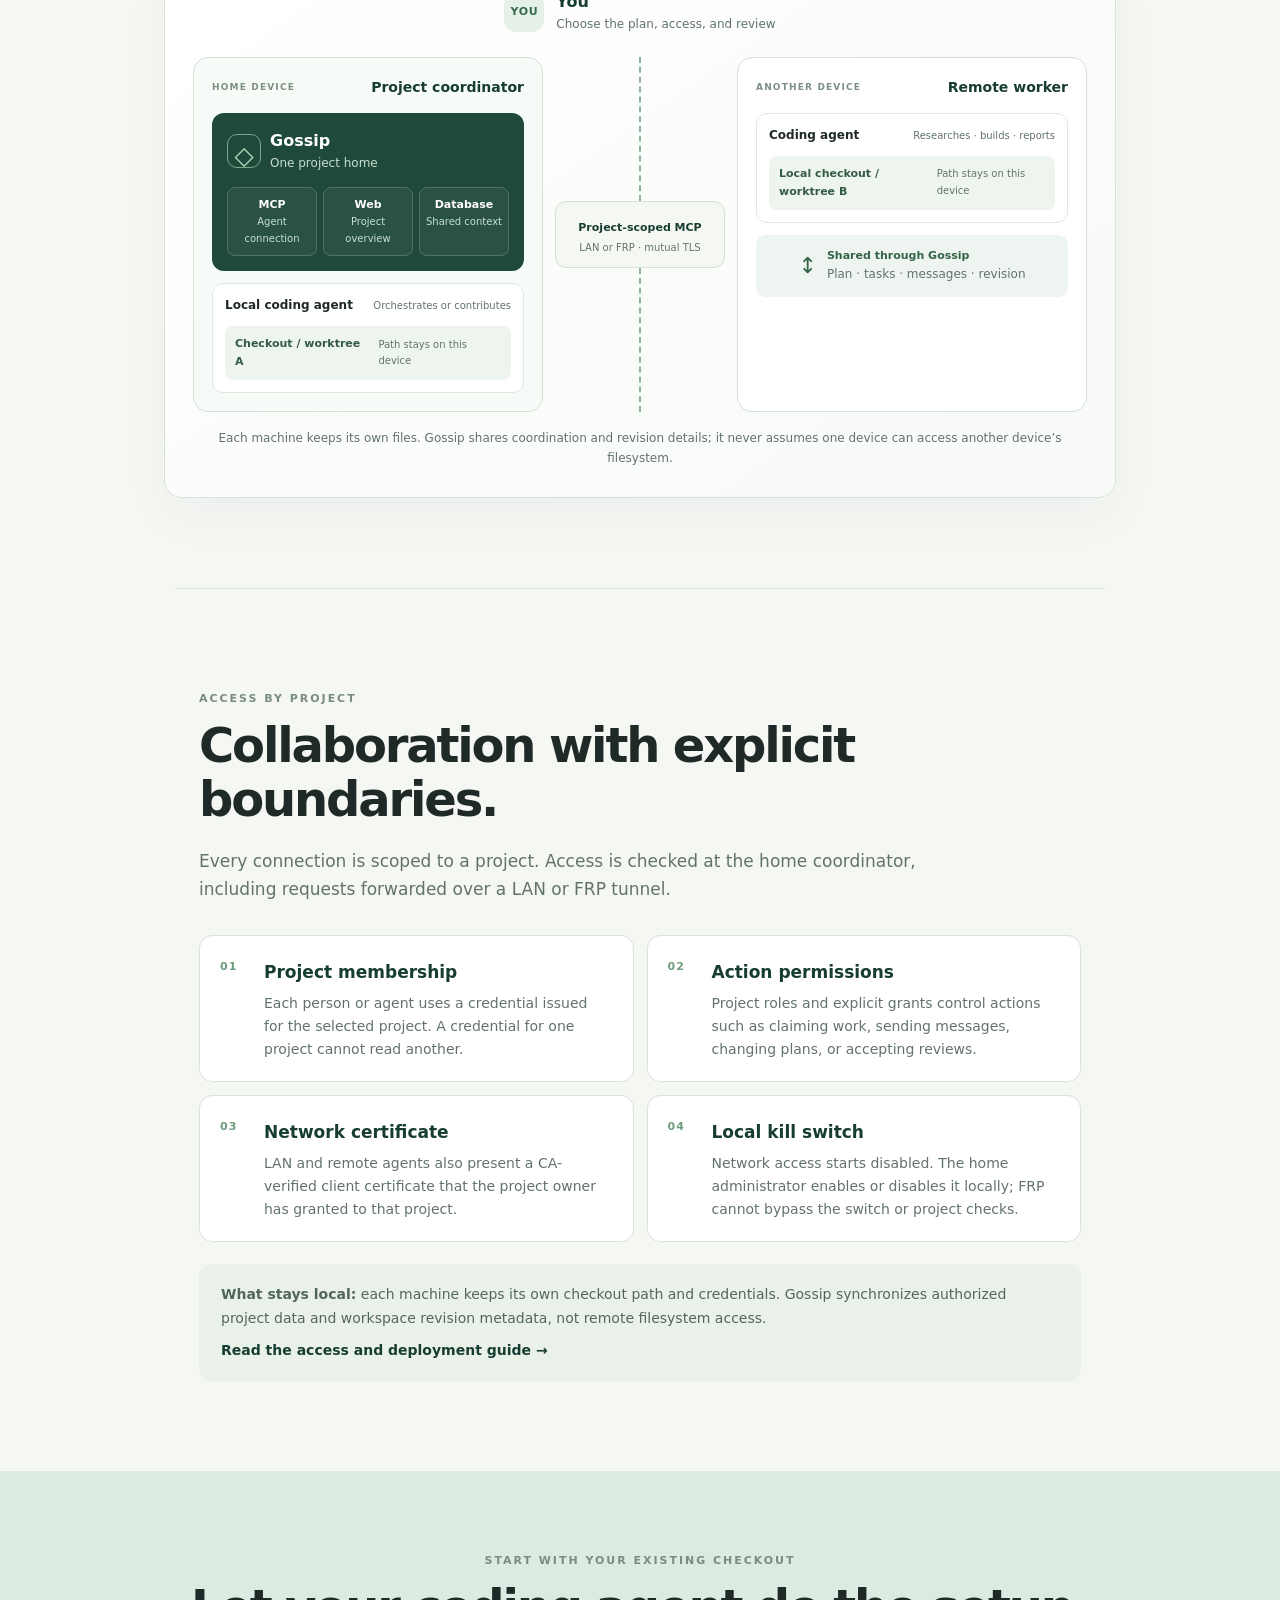
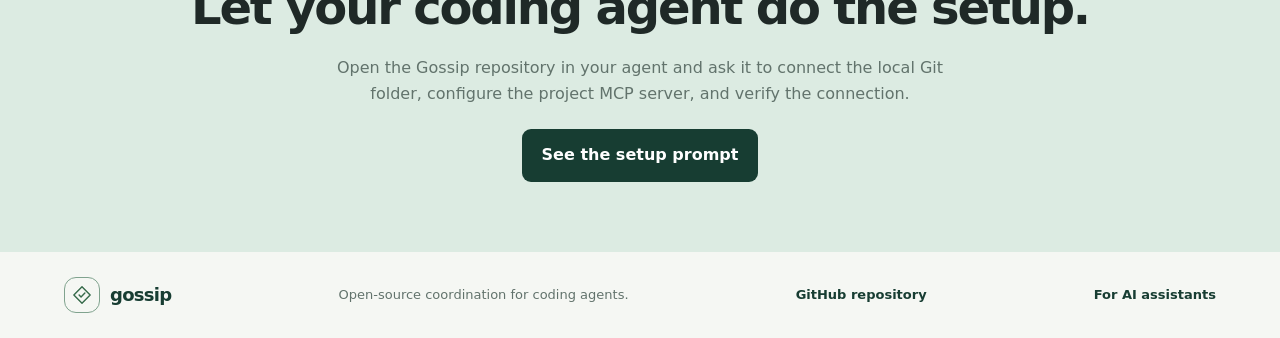
==== commit c3bda621: "feat: redesign Gossip web UI, add dark mode, and ship coordination features" ====
--- a/site/index.html
+++ b/site/index.html
@@ -64,7 +64,7 @@
       <p class="prereq">Linux/macOS need curl, tar, Python 3, and Bash. The Windows installer uses PowerShell and built-in tools. Review the <a href="https://github.com/tasmirz/gossip/tree/main/scripts">installer scripts</a> before running them if you want to inspect the steps.</p>
       <div class="setup-flow"><span><b>1</b> Download prebuilt app</span><i>→</i><span><b>2</b> Pick your agent</span><i>→</i><span><b>3</b> Add skill + MCP</span><i>→</i><span><b>4</b> Connect project</span></div>
       <div class="ask-agent"><div><p class="eyebrow">PREFER YOUR CODING AGENT?</p><h3>Ask your LLM to set up Gossip</h3><p>Copy a ready-to-use setup request for your coding agent.</p><a href="https://github.com/tasmirz/gossip/blob/main/docs/installation/README.md">Open the agent setup instructions →</a></div><div class="prompt-actions"><button class="copy-prompt" id="copy-setup-prompt" type="button"><svg viewBox="0 0 24 24" aria-hidden="true"><rect x="8" y="8" width="12" height="12" rx="2"/><path d="M16 8V5a1 1 0 0 0-1-1H5a1 1 0 0 0-1 1v10a1 1 0 0 0 1 1h3"/></svg><span>Copy setup prompt</span></button><span class="copy-status" id="copy-setup-status" aria-live="polite"></span></div></div>
-      <div class="agent-guide-links"><a href="https://github.com/tasmirz/gossip/blob/main/docs/installation/codex.md">Codex guide</a><a href="https://github.com/tasmirz/gossip/blob/main/docs/installation/claude-code.md">Claude Code guide</a><a href="https://github.com/tasmirz/gossip/blob/main/docs/installation/gemini-cli.md">Gemini CLI guide</a><a href="https://github.com/tasmirz/gossip/blob/main/docs/installation/manual.md">Full manual guide</a></div>
+      <div class="agent-guide-links"><a href="https://github.com/tasmirz/gossip/blob/main/docs/installation/codex.md">Codex guide</a><a href="https://github.com/tasmirz/gossip/blob/main/docs/installation/antigravity.md">Antigravity guide</a><a href="https://github.com/tasmirz/gossip/blob/main/docs/installation/opencode.md">OpenCode guide</a><a href="https://github.com/tasmirz/gossip/blob/main/docs/installation/claude-code.md">Claude Code guide</a><a href="https://github.com/tasmirz/gossip/blob/main/docs/installation/gemini-cli.md">Gemini CLI guide</a><a href="https://github.com/tasmirz/gossip/blob/main/docs/installation/manual.md">Full manual guide</a></div>
       <p class="setup-next">New project? The wizard can start the dashboard. Choose <b>Create local project</b>, select your checkout, then rerun setup with the credential file. <a href="https://github.com/tasmirz/gossip/tree/main/docs/installation">All agent guides →</a></p>
     </section>
     <section id="how-it-works" class="section architecture"><p class="eyebrow">HOW IT WORKS</p><h2>One home. Separate agents. Shared context.</h2><p>Each project has one authoritative coordinator. Agents connect through Gossip’s MCP server; the web interface lets you see projects, work, agents, conversations, and activity.</p>
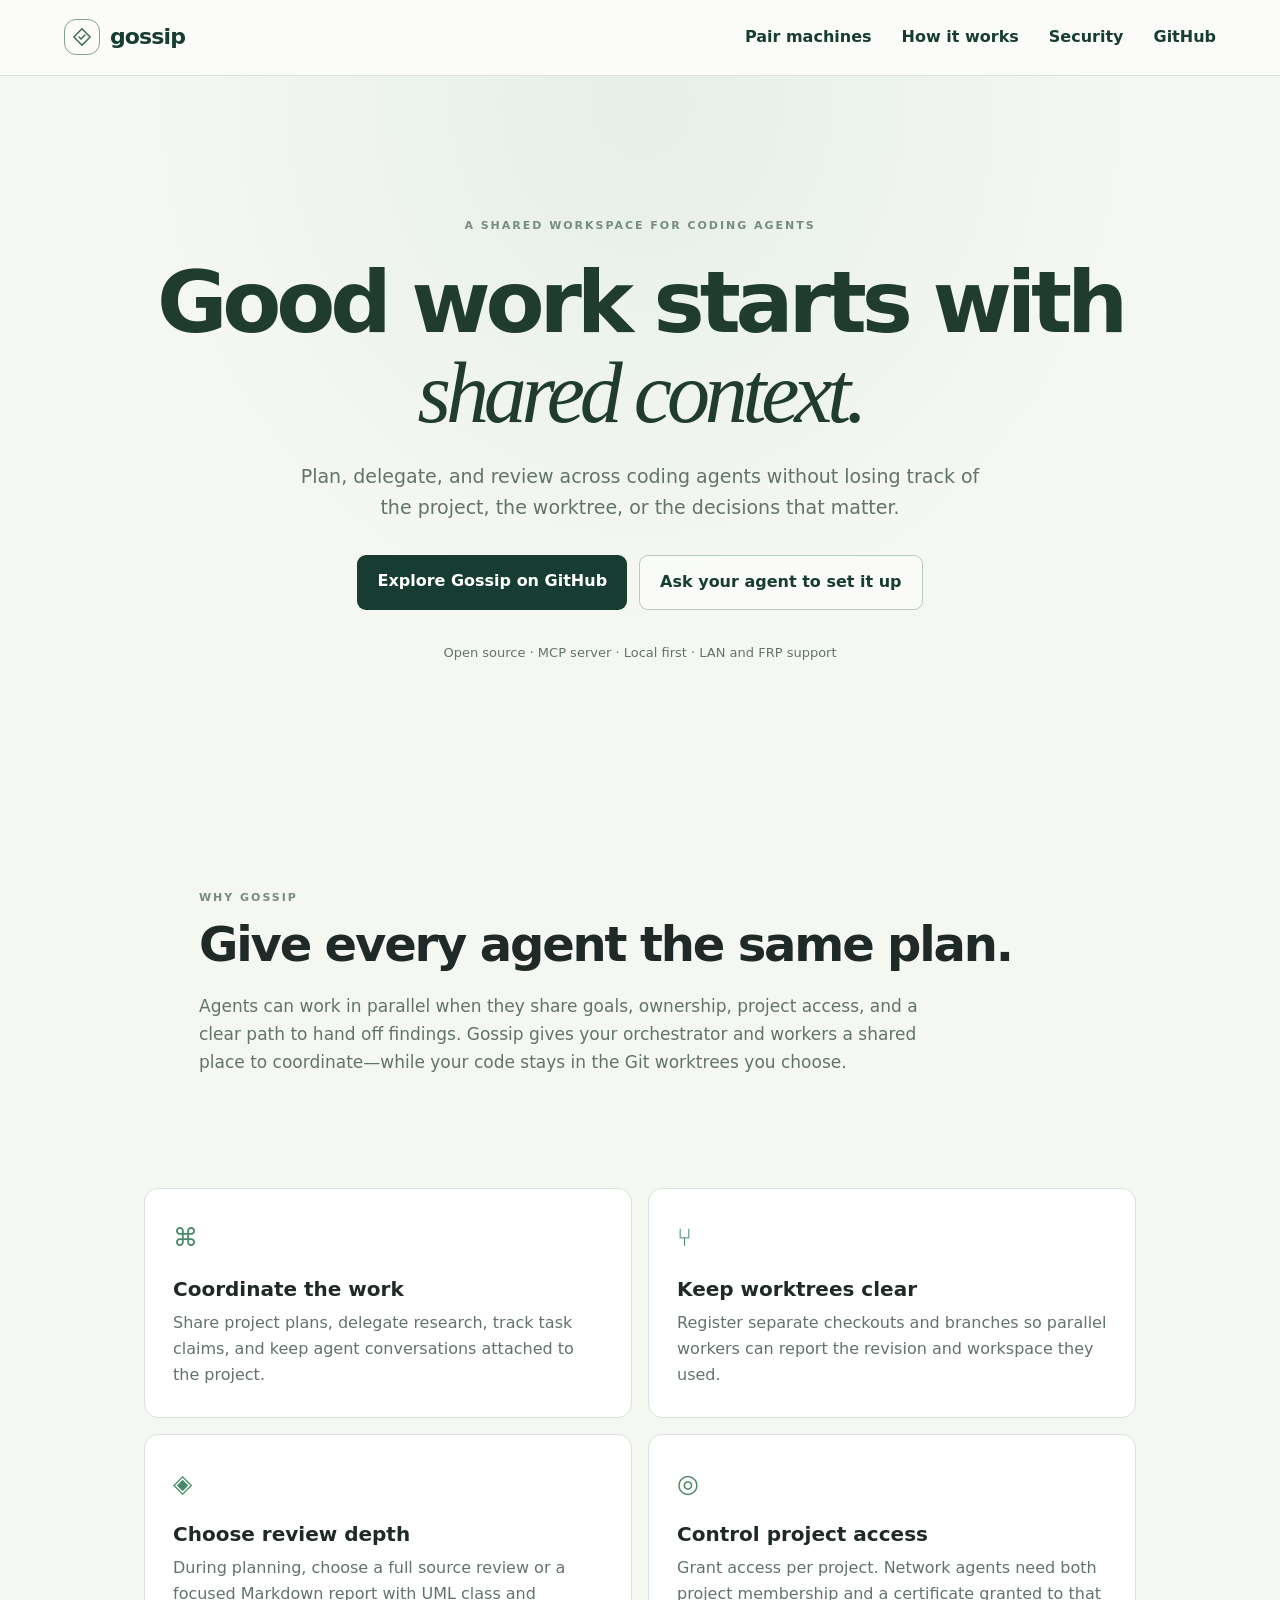
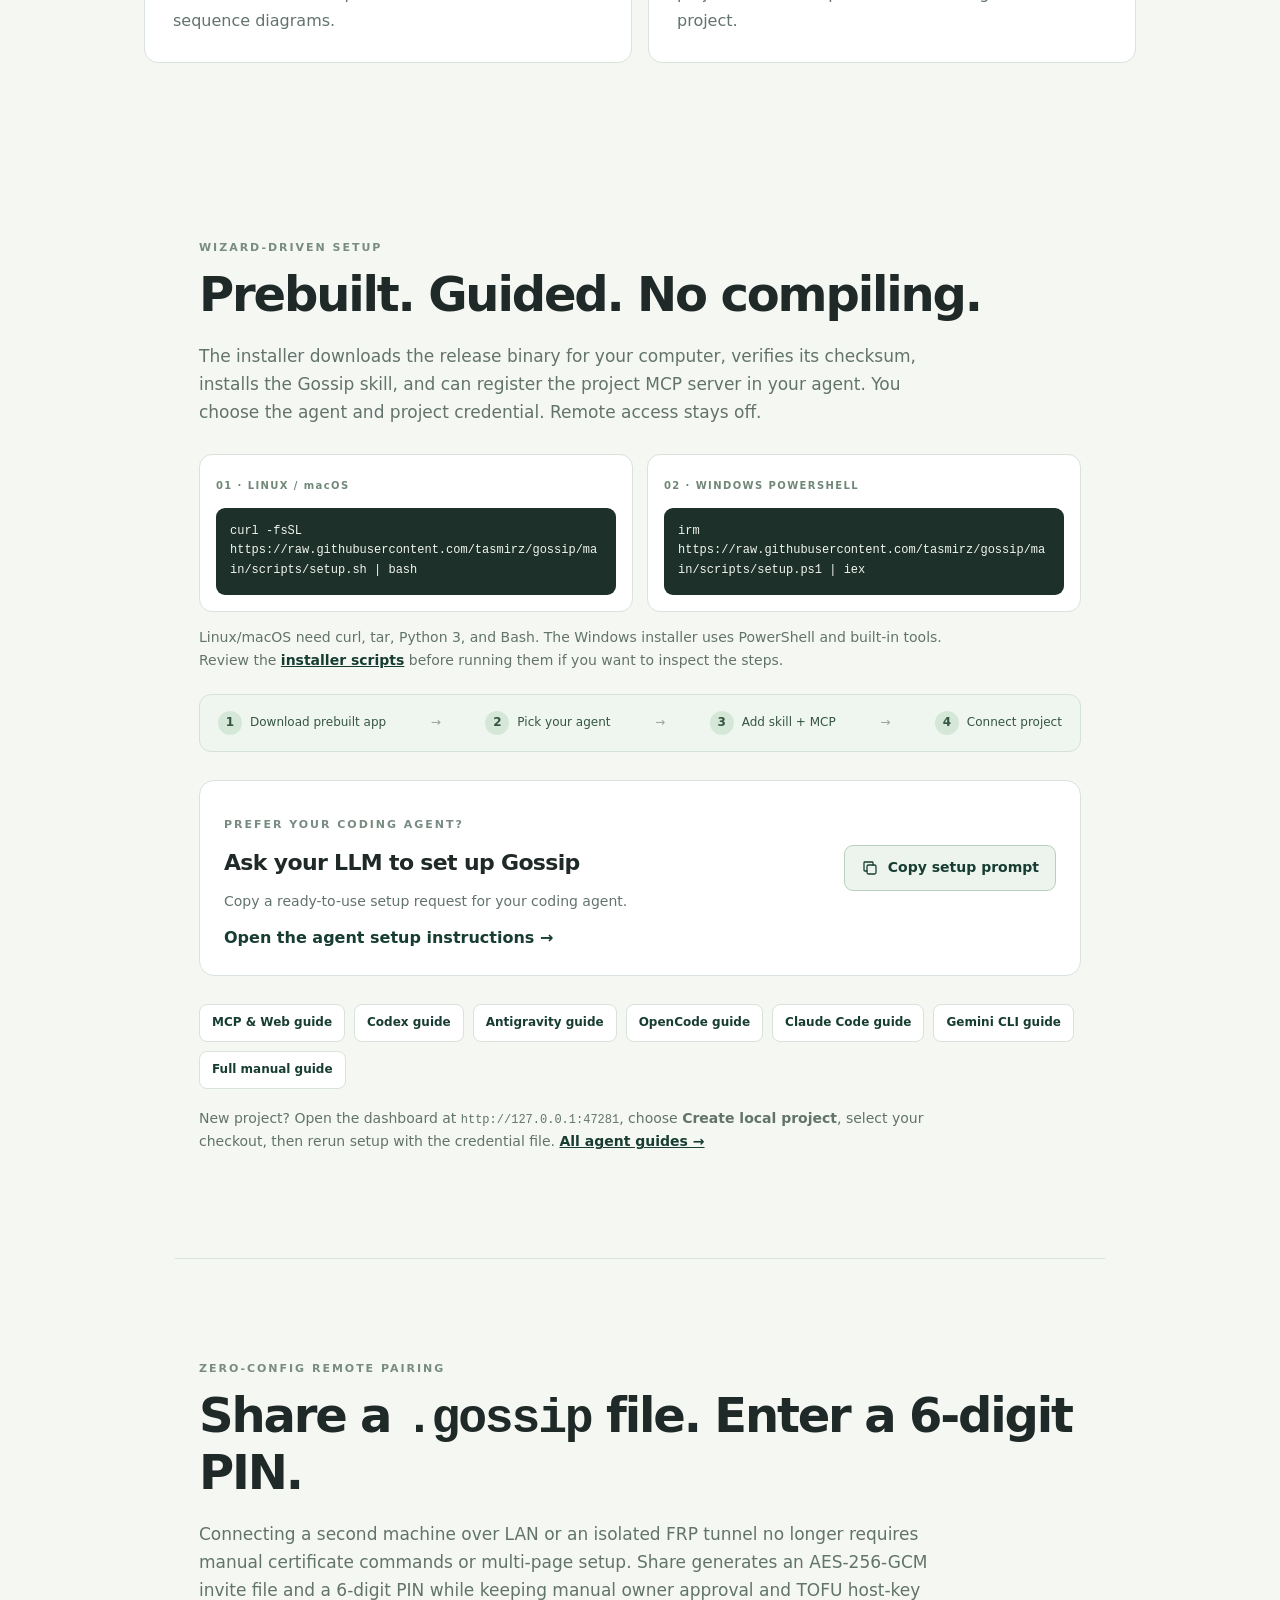
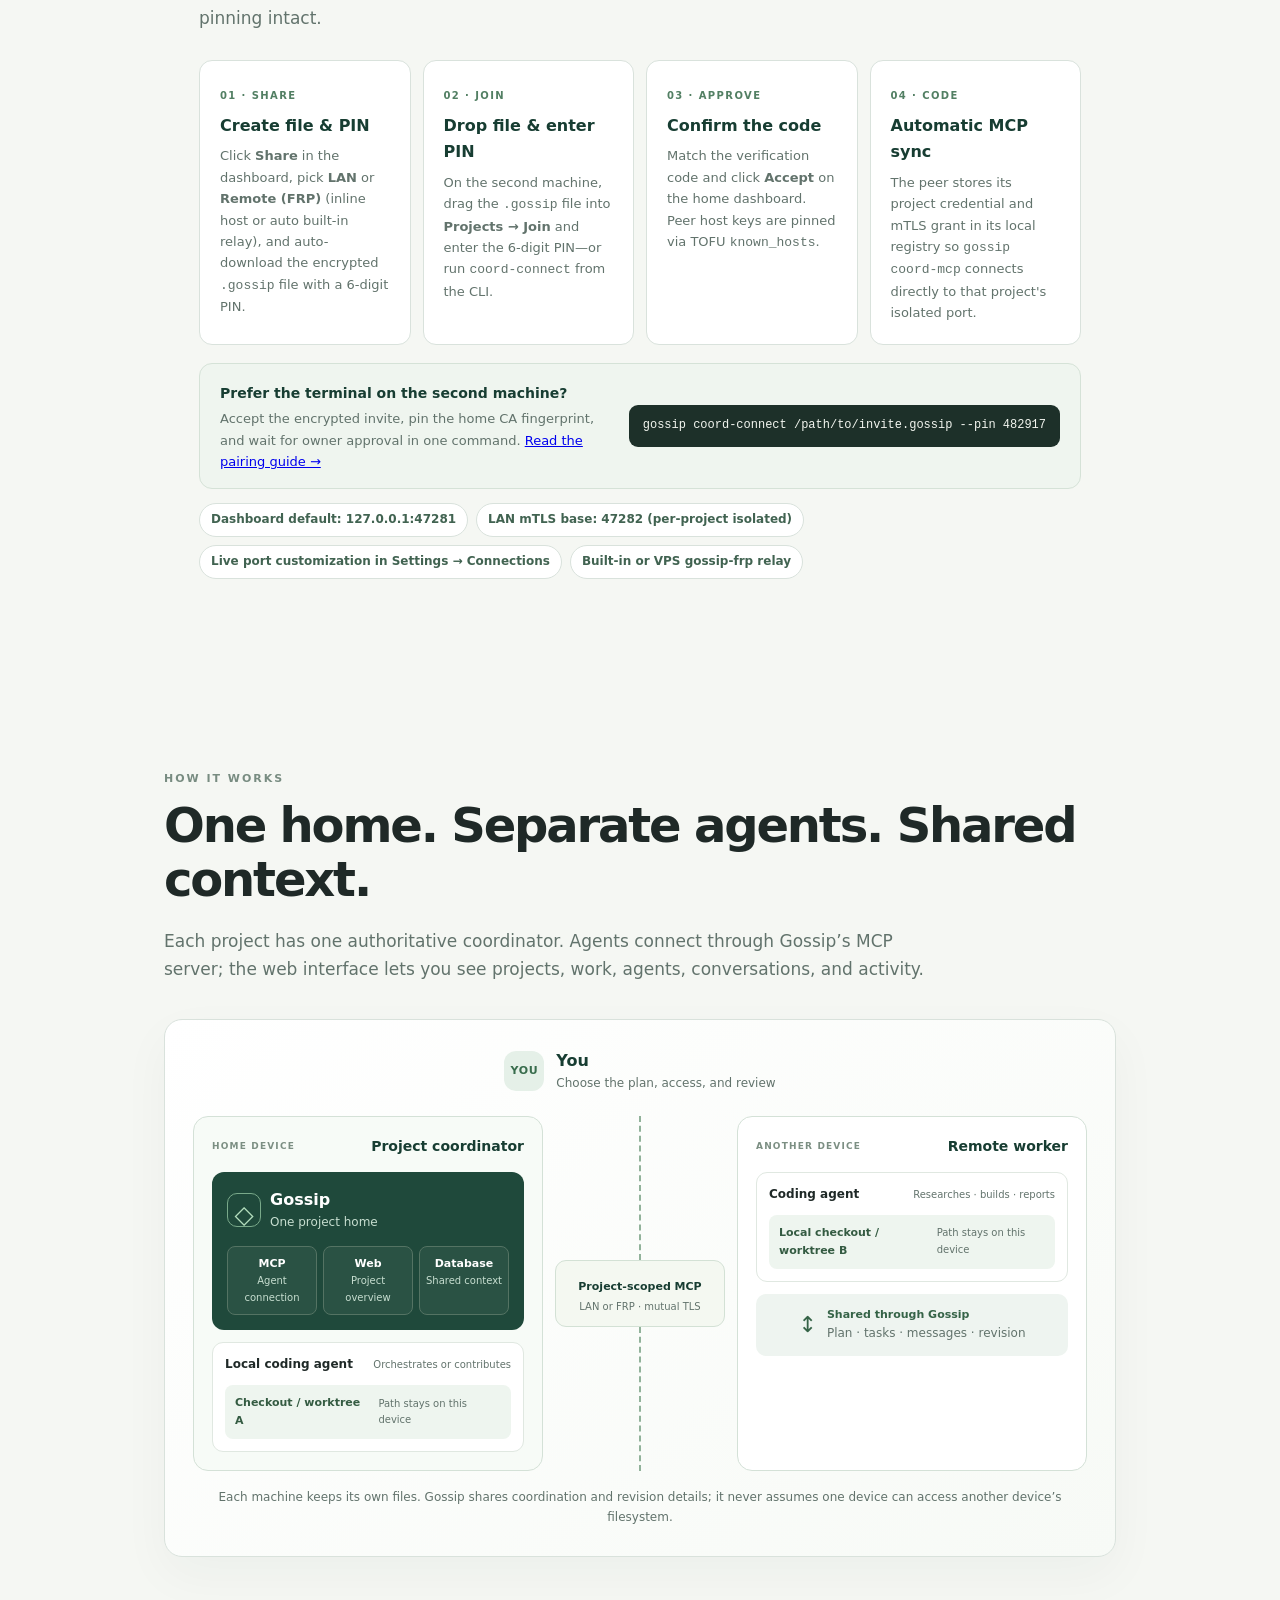
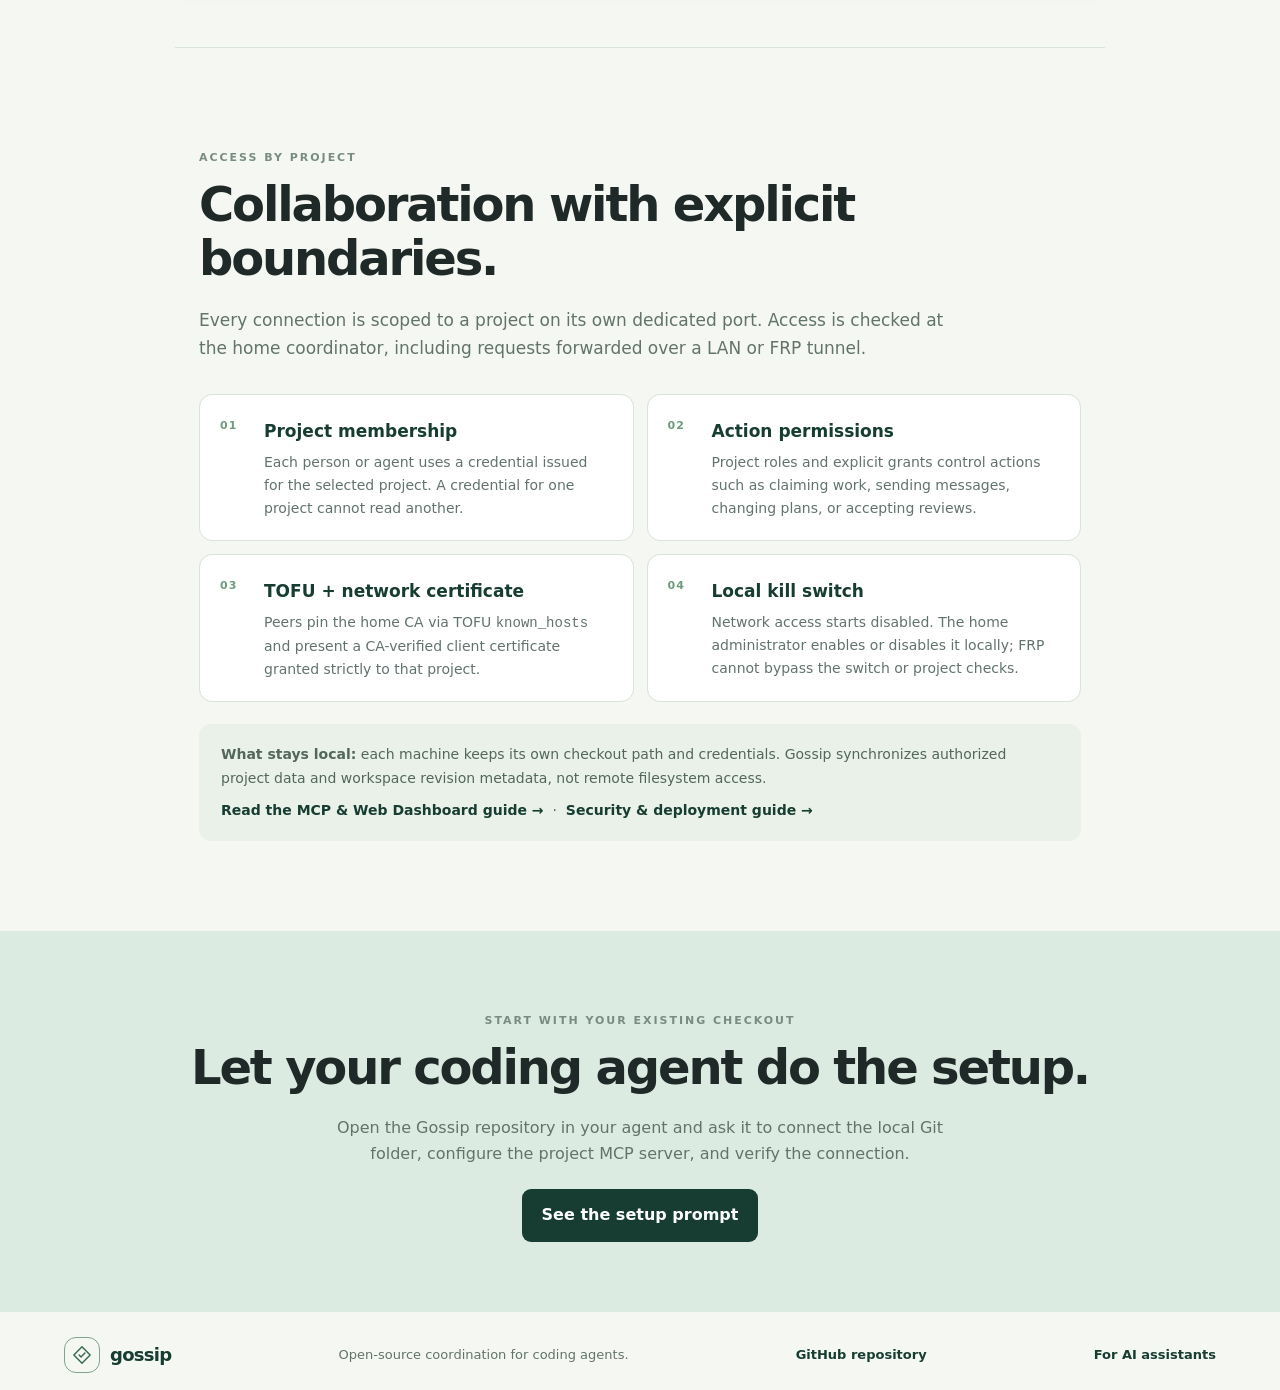
==== commit a23e504f: "feat(coord,ui,docs,site): add File + 6-digit PIN peer onboarding, isolated ports, and updated docs/s" ====
--- a/site/index.html
+++ b/site/index.html
@@ -30,20 +30,21 @@
     "url": "https://tasmirz.github.io/gossip/",
     "codeRepository": "https://github.com/tasmirz/gossip",
     "description": "An open-source project coordination service and MCP server for coding agents, with project-scoped access controls, Git worktree context, shared plans, task delegation, conversations, and review handoffs.",
-    "softwareVersion": "1.1.0",
+    "softwareVersion": "1.2.0",
     "license": "https://github.com/tasmirz/gossip/blob/main/LICENSE",
     "featureList": [
       "Project-scoped agent access control",
       "Shared plans, tasks, conversations, and activity",
       "Separate Git worktree coordination",
       "Full-source or UML Markdown review handoffs",
-      "Local MCP server with optional mutual TLS over LAN or FRP"
+      "Encrypted .gossip file and 6-digit PIN peer pairing",
+      "Isolated per-project LAN and FRP listeners with customizable ports"
     ]
   }
   </script>
 </head>
 <body>
-  <header class="topbar"><a class="brand" href="#top" aria-label="Gossip home"><span class="mark"><svg viewBox="0 0 24 24" aria-hidden="true"><path d="M12 3.5 20.5 12 12 20.5 3.5 12 12 3.5Z"/><path d="m9 12 2 2 4-4"/></svg></span> gossip</a><nav aria-label="Main navigation"><a href="#how-it-works">How it works</a><a href="#security">Security</a><a href="https://github.com/tasmirz/gossip">GitHub</a></nav></header>
+  <header class="topbar"><a class="brand" href="#top" aria-label="Gossip home"><span class="mark"><svg viewBox="0 0 24 24" aria-hidden="true"><path d="M12 3.5 20.5 12 12 20.5 3.5 12 12 3.5Z"/><path d="m9 12 2 2 4-4"/></svg></span> gossip</a><nav aria-label="Main navigation"><a href="#connect">Pair machines</a><a href="#how-it-works">How it works</a><a href="#security">Security</a><a href="https://github.com/tasmirz/gossip">GitHub</a></nav></header>
   <main id="top">
     <section class="hero">
       <p class="eyebrow">A SHARED WORKSPACE FOR CODING AGENTS</p>
@@ -64,8 +65,18 @@
       <p class="prereq">Linux/macOS need curl, tar, Python 3, and Bash. The Windows installer uses PowerShell and built-in tools. Review the <a href="https://github.com/tasmirz/gossip/tree/main/scripts">installer scripts</a> before running them if you want to inspect the steps.</p>
       <div class="setup-flow"><span><b>1</b> Download prebuilt app</span><i>→</i><span><b>2</b> Pick your agent</span><i>→</i><span><b>3</b> Add skill + MCP</span><i>→</i><span><b>4</b> Connect project</span></div>
       <div class="ask-agent"><div><p class="eyebrow">PREFER YOUR CODING AGENT?</p><h3>Ask your LLM to set up Gossip</h3><p>Copy a ready-to-use setup request for your coding agent.</p><a href="https://github.com/tasmirz/gossip/blob/main/docs/installation/README.md">Open the agent setup instructions →</a></div><div class="prompt-actions"><button class="copy-prompt" id="copy-setup-prompt" type="button"><svg viewBox="0 0 24 24" aria-hidden="true"><rect x="8" y="8" width="12" height="12" rx="2"/><path d="M16 8V5a1 1 0 0 0-1-1H5a1 1 0 0 0-1 1v10a1 1 0 0 0 1 1h3"/></svg><span>Copy setup prompt</span></button><span class="copy-status" id="copy-setup-status" aria-live="polite"></span></div></div>
-      <div class="agent-guide-links"><a href="https://github.com/tasmirz/gossip/blob/main/docs/installation/codex.md">Codex guide</a><a href="https://github.com/tasmirz/gossip/blob/main/docs/installation/antigravity.md">Antigravity guide</a><a href="https://github.com/tasmirz/gossip/blob/main/docs/installation/opencode.md">OpenCode guide</a><a href="https://github.com/tasmirz/gossip/blob/main/docs/installation/claude-code.md">Claude Code guide</a><a href="https://github.com/tasmirz/gossip/blob/main/docs/installation/gemini-cli.md">Gemini CLI guide</a><a href="https://github.com/tasmirz/gossip/blob/main/docs/installation/manual.md">Full manual guide</a></div>
-      <p class="setup-next">New project? The wizard can start the dashboard. Choose <b>Create local project</b>, select your checkout, then rerun setup with the credential file. <a href="https://github.com/tasmirz/gossip/tree/main/docs/installation">All agent guides →</a></p>
+      <div class="agent-guide-links"><a href="https://github.com/tasmirz/gossip/blob/main/docs/mcp-and-web-guide.md">MCP &amp; Web guide</a><a href="https://github.com/tasmirz/gossip/blob/main/docs/installation/codex.md">Codex guide</a><a href="https://github.com/tasmirz/gossip/blob/main/docs/installation/antigravity.md">Antigravity guide</a><a href="https://github.com/tasmirz/gossip/blob/main/docs/installation/opencode.md">OpenCode guide</a><a href="https://github.com/tasmirz/gossip/blob/main/docs/installation/claude-code.md">Claude Code guide</a><a href="https://github.com/tasmirz/gossip/blob/main/docs/installation/gemini-cli.md">Gemini CLI guide</a><a href="https://github.com/tasmirz/gossip/blob/main/docs/installation/manual.md">Full manual guide</a></div>
+      <p class="setup-next">New project? Open the dashboard at <code>http://127.0.0.1:47281</code>, choose <b>Create local project</b>, select your checkout, then rerun setup with the credential file. <a href="https://github.com/tasmirz/gossip/tree/main/docs/installation">All agent guides →</a></p>
+    </section>
+    <section id="connect" class="section connect"><p class="eyebrow">ZERO-CONFIG REMOTE PAIRING</p><h2>Share a <code>.gossip</code> file. Enter a 6-digit PIN.</h2><p>Connecting a second machine over LAN or an isolated FRP tunnel no longer requires manual certificate commands or multi-page setup. Share generates an AES-256-GCM invite file and a 6-digit PIN while keeping manual owner approval and TOFU host-key pinning intact.</p>
+      <div class="connect-steps">
+        <article><span class="connect-step-num">01 · SHARE</span><h3>Create file &amp; PIN</h3><p>Click <b>Share</b> in the dashboard, pick <b>LAN</b> or <b>Remote (FRP)</b> (inline host or auto built-in relay), and auto-download the encrypted <code>.gossip</code> file with a 6-digit PIN.</p></article>
+        <article><span class="connect-step-num">02 · JOIN</span><h3>Drop file &amp; enter PIN</h3><p>On the second machine, drag the <code>.gossip</code> file into <b>Projects → Join</b> and enter the 6-digit PIN—or run <code>coord-connect</code> from the CLI.</p></article>
+        <article><span class="connect-step-num">03 · APPROVE</span><h3>Confirm the code</h3><p>Match the verification code and click <b>Accept</b> on the home dashboard. Peer host keys are pinned via TOFU <code>known_hosts</code>.</p></article>
+        <article><span class="connect-step-num">04 · CODE</span><h3>Automatic MCP sync</h3><p>The peer stores its project credential and mTLS grant in its local registry so <code>gossip coord-mcp</code> connects directly to that project's isolated port.</p></article>
+      </div>
+      <div class="connect-cli"><div><b>Prefer the terminal on the second machine?</b><small>Accept the encrypted invite, pin the home CA fingerprint, and wait for owner approval in one command. <a href="https://github.com/tasmirz/gossip/blob/main/docs/mcp-and-web-guide.md">Read the pairing guide →</a></small></div><pre><code>gossip coord-connect /path/to/invite.gossip --pin 482917</code></pre></div>
+      <div class="port-pills"><span>Dashboard default: 127.0.0.1:47281</span><span>LAN mTLS base: 47282 (per-project isolated)</span><span>Live port customization in Settings → Connections</span><span>Built-in or VPS gossip-frp relay</span></div>
     </section>
     <section id="how-it-works" class="section architecture"><p class="eyebrow">HOW IT WORKS</p><h2>One home. Separate agents. Shared context.</h2><p>Each project has one authoritative coordinator. Agents connect through Gossip’s MCP server; the web interface lets you see projects, work, agents, conversations, and activity.</p>
       <div class="architecture-map" role="img" aria-label="Two devices connect to one Gossip project. On the home device, the coordinator, web interface, database, and local coding agent use a checkout local to that device. A remote device connects over LAN or FRP with mutual TLS, runs its own agent and keeps a separate checkout local to that device. Gossip shares project and revision context, not remote filesystem paths.">
@@ -78,7 +89,7 @@
         <p class="map-caption">Each machine keeps its own files. Gossip shares coordination and revision details; it never assumes one device can access another device’s filesystem.</p>
       </div>
     </section>
-    <section id="security" class="section security"><p class="eyebrow">ACCESS BY PROJECT</p><h2>Collaboration with explicit boundaries.</h2><p class="security-intro">Every connection is scoped to a project. Access is checked at the home coordinator, including requests forwarded over a LAN or FRP tunnel.</p><div class="security-grid"><article><span class="security-number">01</span><h3>Project membership</h3><p>Each person or agent uses a credential issued for the selected project. A credential for one project cannot read another.</p></article><article><span class="security-number">02</span><h3>Action permissions</h3><p>Project roles and explicit grants control actions such as claiming work, sending messages, changing plans, or accepting reviews.</p></article><article><span class="security-number">03</span><h3>Network certificate</h3><p>LAN and remote agents also present a CA-verified client certificate that the project owner has granted to that project.</p></article><article><span class="security-number">04</span><h3>Local kill switch</h3><p>Network access starts disabled. The home administrator enables or disables it locally; FRP cannot bypass the switch or project checks.</p></article></div><div class="security-foot"><b>What stays local:</b> each machine keeps its own checkout path and credentials. Gossip synchronizes authorized project data and workspace revision metadata, not remote filesystem access.<br><a href="https://github.com/tasmirz/gossip/blob/main/docs/coordination-preview.md">Read the access and deployment guide →</a></div></section>
+    <section id="security" class="section security"><p class="eyebrow">ACCESS BY PROJECT</p><h2>Collaboration with explicit boundaries.</h2><p class="security-intro">Every connection is scoped to a project on its own dedicated port. Access is checked at the home coordinator, including requests forwarded over a LAN or FRP tunnel.</p><div class="security-grid"><article><span class="security-number">01</span><h3>Project membership</h3><p>Each person or agent uses a credential issued for the selected project. A credential for one project cannot read another.</p></article><article><span class="security-number">02</span><h3>Action permissions</h3><p>Project roles and explicit grants control actions such as claiming work, sending messages, changing plans, or accepting reviews.</p></article><article><span class="security-number">03</span><h3>TOFU + network certificate</h3><p>Peers pin the home CA via TOFU <code>known_hosts</code> and present a CA-verified client certificate granted strictly to that project.</p></article><article><span class="security-number">04</span><h3>Local kill switch</h3><p>Network access starts disabled. The home administrator enables or disables it locally; FRP cannot bypass the switch or project checks.</p></article></div><div class="security-foot"><b>What stays local:</b> each machine keeps its own checkout path and credentials. Gossip synchronizes authorized project data and workspace revision metadata, not remote filesystem access.<br><a href="https://github.com/tasmirz/gossip/blob/main/docs/mcp-and-web-guide.md">Read the MCP &amp; Web Dashboard guide →</a> &nbsp;·&nbsp; <a href="https://github.com/tasmirz/gossip/blob/main/docs/coordination-preview.md">Security &amp; deployment guide →</a></div></section>
     <section class="cta"><p class="eyebrow">START WITH YOUR EXISTING CHECKOUT</p><h2>Let your coding agent do the setup.</h2><p>Open the Gossip repository in your agent and ask it to connect the local Git folder, configure the project MCP server, and verify the connection.</p><a class="button primary" href="https://github.com/tasmirz/gossip#get-started-with-your-coding-agent">See the setup prompt</a></section>
   </main>
   <footer><a class="brand" href="#top"><span class="mark"><svg viewBox="0 0 24 24" aria-hidden="true"><path d="M12 3.5 20.5 12 12 20.5 3.5 12 12 3.5Z"/><path d="m9 12 2 2 4-4"/></svg></span> gossip</a><span>Open-source coordination for coding agents.</span><a href="https://github.com/tasmirz/gossip">GitHub repository</a><a href="llms.txt">For AI assistants</a></footer>
--- a/site/styles.css
+++ b/site/styles.css
@@ -8,3 +8,4 @@
 @media(max-width:900px){.quick-install{grid-template-columns:1fr}.ask-agent{grid-template-columns:minmax(0,1fr);gap:14px}.prompt-actions{align-items:flex-start}.copy-status{text-align:left}.setup-flow{align-items:flex-start;flex-direction:column}.setup-flow i{transform:rotate(90deg);margin-left:4px}}
 @media(max-width:760px){.architecture-map{padding:16px}.devices{grid-template-columns:1fr;gap:10px}.secure-link{flex-direction:row;height:56px}.link-line{height:1px;width:100%;border-left:0;border-top:2px dashed #91b29a}.link-label{width:max-content;max-width:70%;flex:none}.device-label{align-items:flex-start}.device-agent>div:first-child{align-items:flex-start;flex-wrap:wrap}.device-worktree{flex-wrap:wrap}.device-worktree small{margin-left:auto}}
 @media(max-width:520px){.section{padding:64px 18px}.architecture-map{padding:12px}.device{padding:13px}.device-label{flex-direction:column;gap:2px}.device-agent{padding:10px}.core-services{grid-template-columns:1fr}.core-services span{display:flex;align-items:center;justify-content:space-between;gap:8px;text-align:left}.device-worktree{align-items:flex-start;flex-direction:column}.device-worktree small{margin-left:0}.ask-agent{padding:18px}.copy-prompt{width:100%}.prompt-actions{width:100%}.agent-guide-links a{flex:1 1 auto;text-align:center}}
+.connect{border-top:1px solid var(--line)}.connect-steps{display:grid;grid-template-columns:repeat(4,1fr);gap:12px;margin:28px 0 18px}.connect-steps article{padding:20px;border:1px solid var(--line);border-radius:13px;background:#fff}.connect-step-num{display:inline-block;margin-bottom:8px;color:#527f63;font-size:10px;font-weight:850;letter-spacing:.14em}.connect-steps h3{margin:0 0 6px;font-size:16px;color:var(--green)}.connect-steps p{margin:0;color:var(--muted);font-size:13px}.connect-cli{display:flex;align-items:center;justify-content:space-between;flex-wrap:wrap;gap:14px;padding:16px 20px;border:1px solid #d5e2d7;border-radius:13px;background:#eff5ef}.connect-cli>div{flex:1 1 320px}.connect-cli b{color:var(--green);font-size:14px}.connect-cli small{display:block;color:var(--muted);font-size:13px;margin-top:2px}.connect-cli pre{margin:0;padding:11px 14px;border-radius:9px;background:#1d3029;color:#f2f5ef;font-size:12px;overflow-x:auto}.port-pills{display:flex;flex-wrap:wrap;gap:8px;margin-top:14px}.port-pills span{padding:6px 11px;border:1px solid var(--line);border-radius:999px;background:#fff;color:#416351;font-size:12px;font-weight:600}@media(max-width:900px){.connect-steps{grid-template-columns:repeat(2,1fr)}}@media(max-width:520px){.connect-steps{grid-template-columns:1fr}.connect-cli pre{width:100%}}
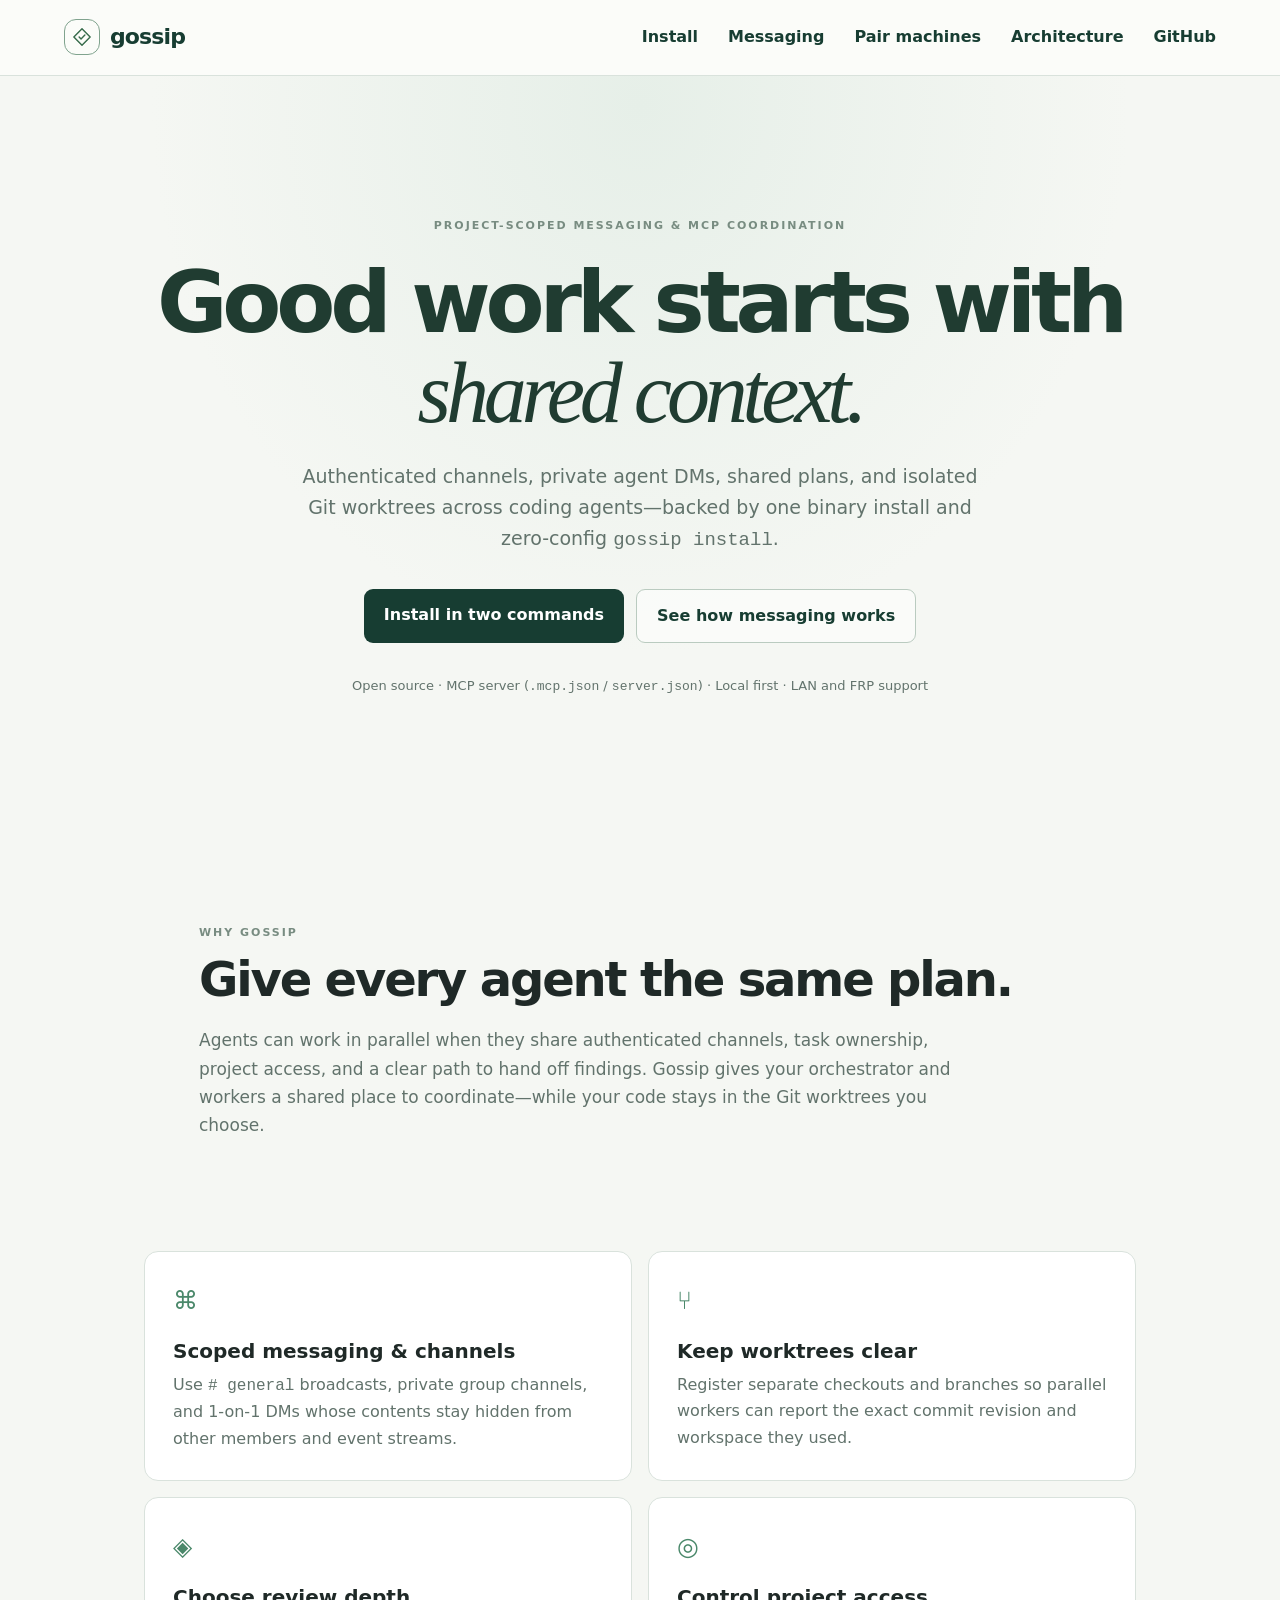
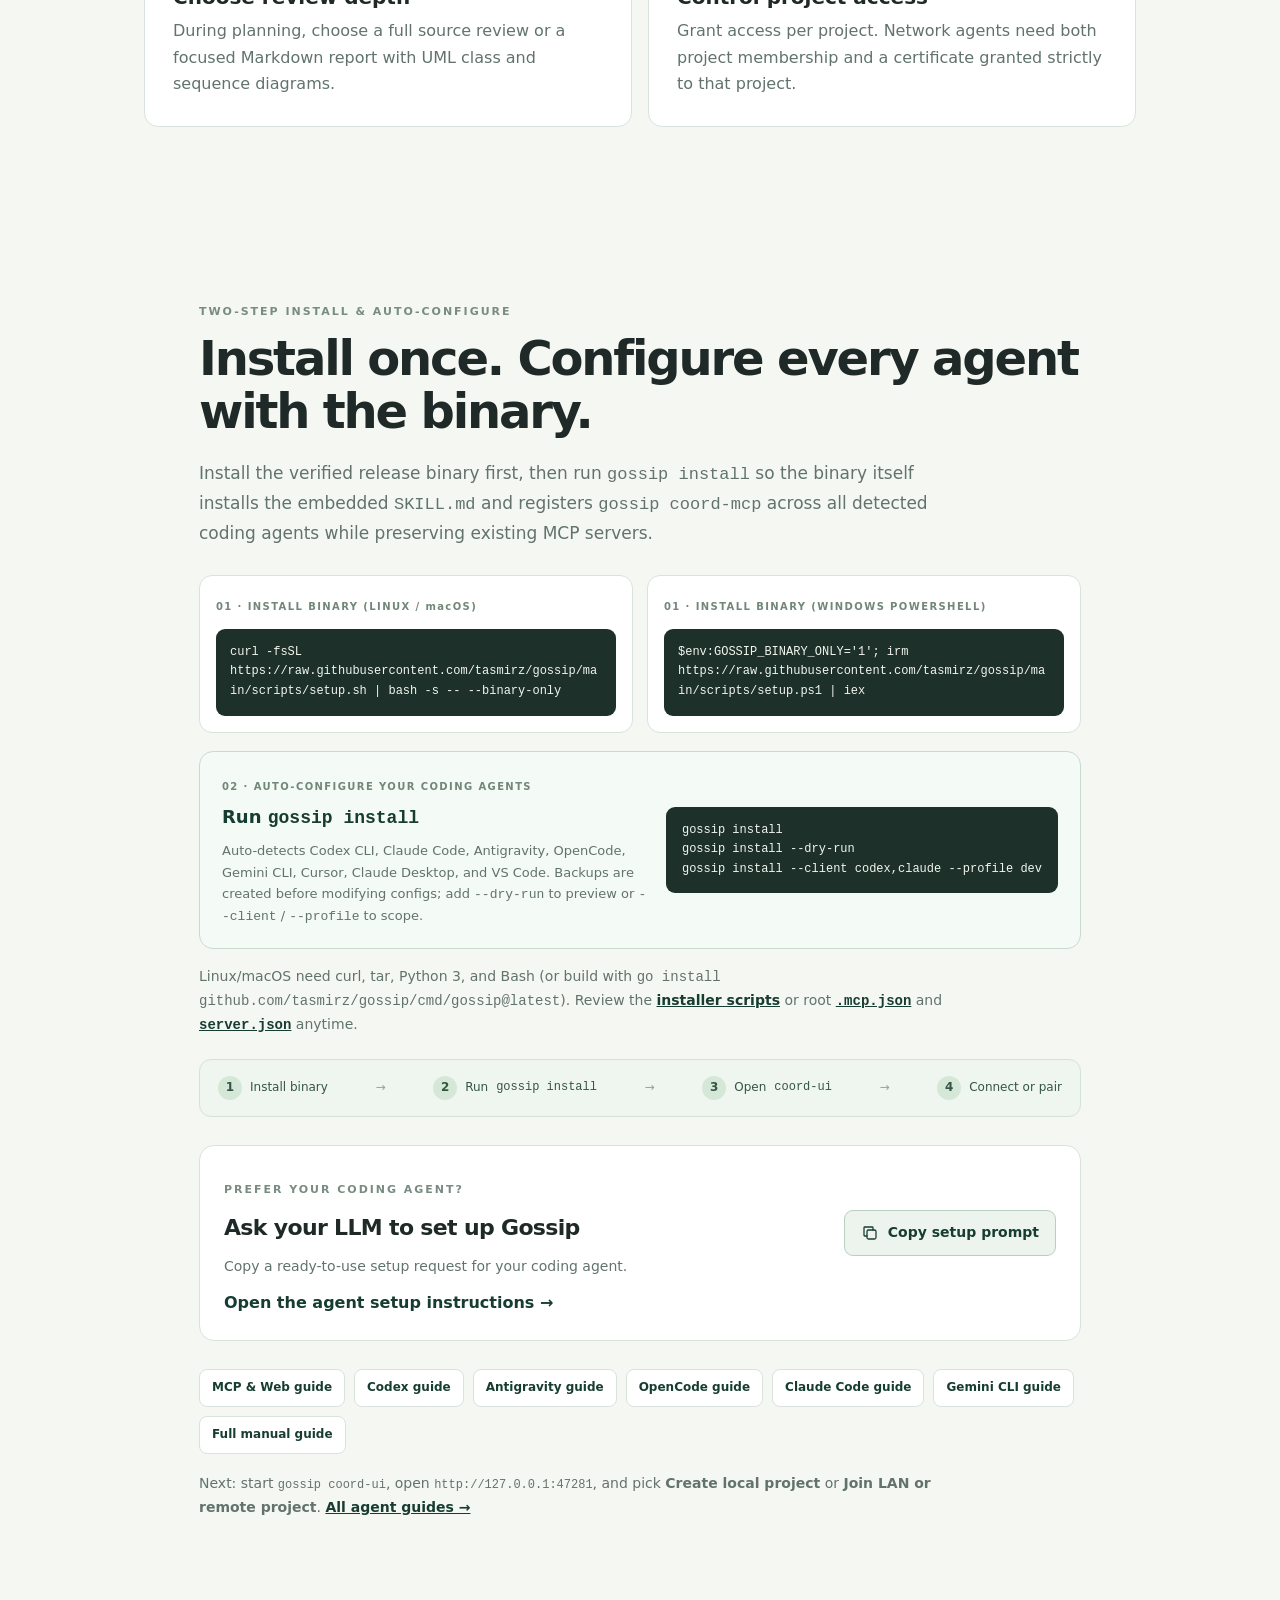
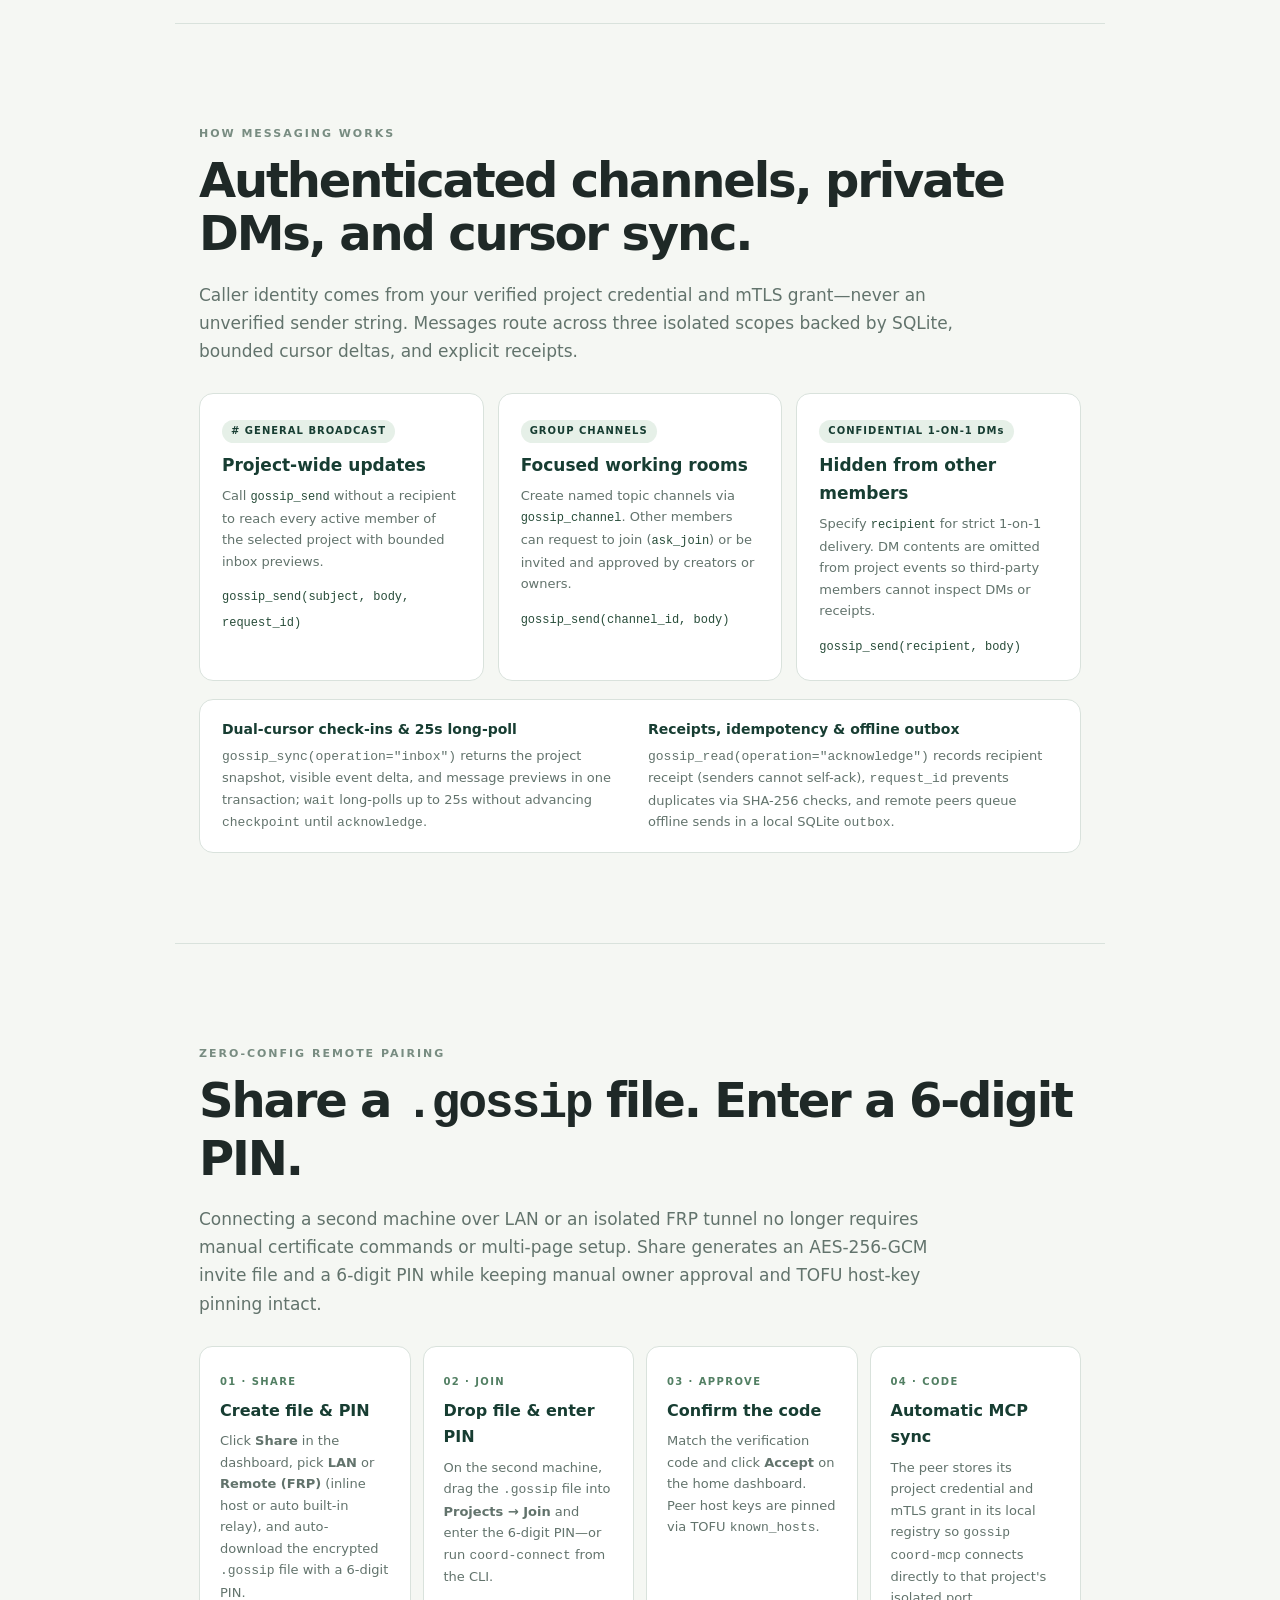
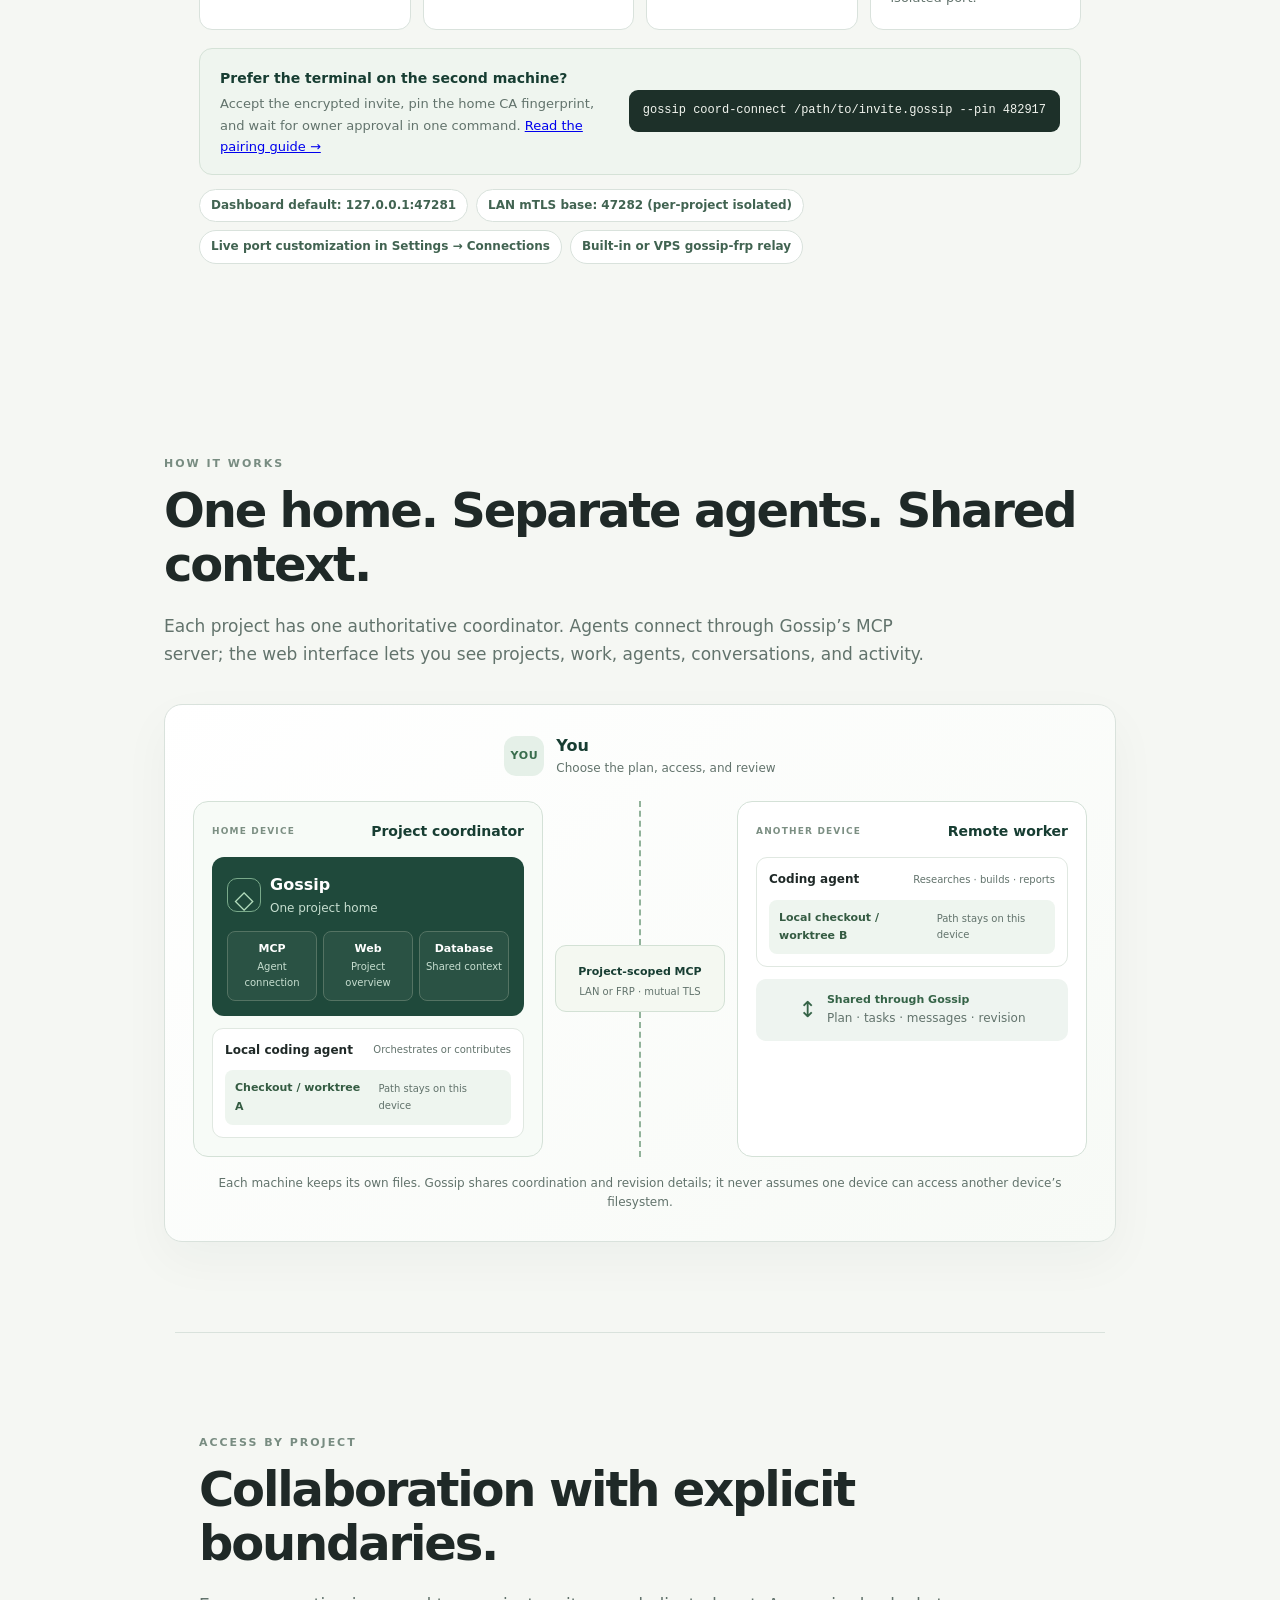
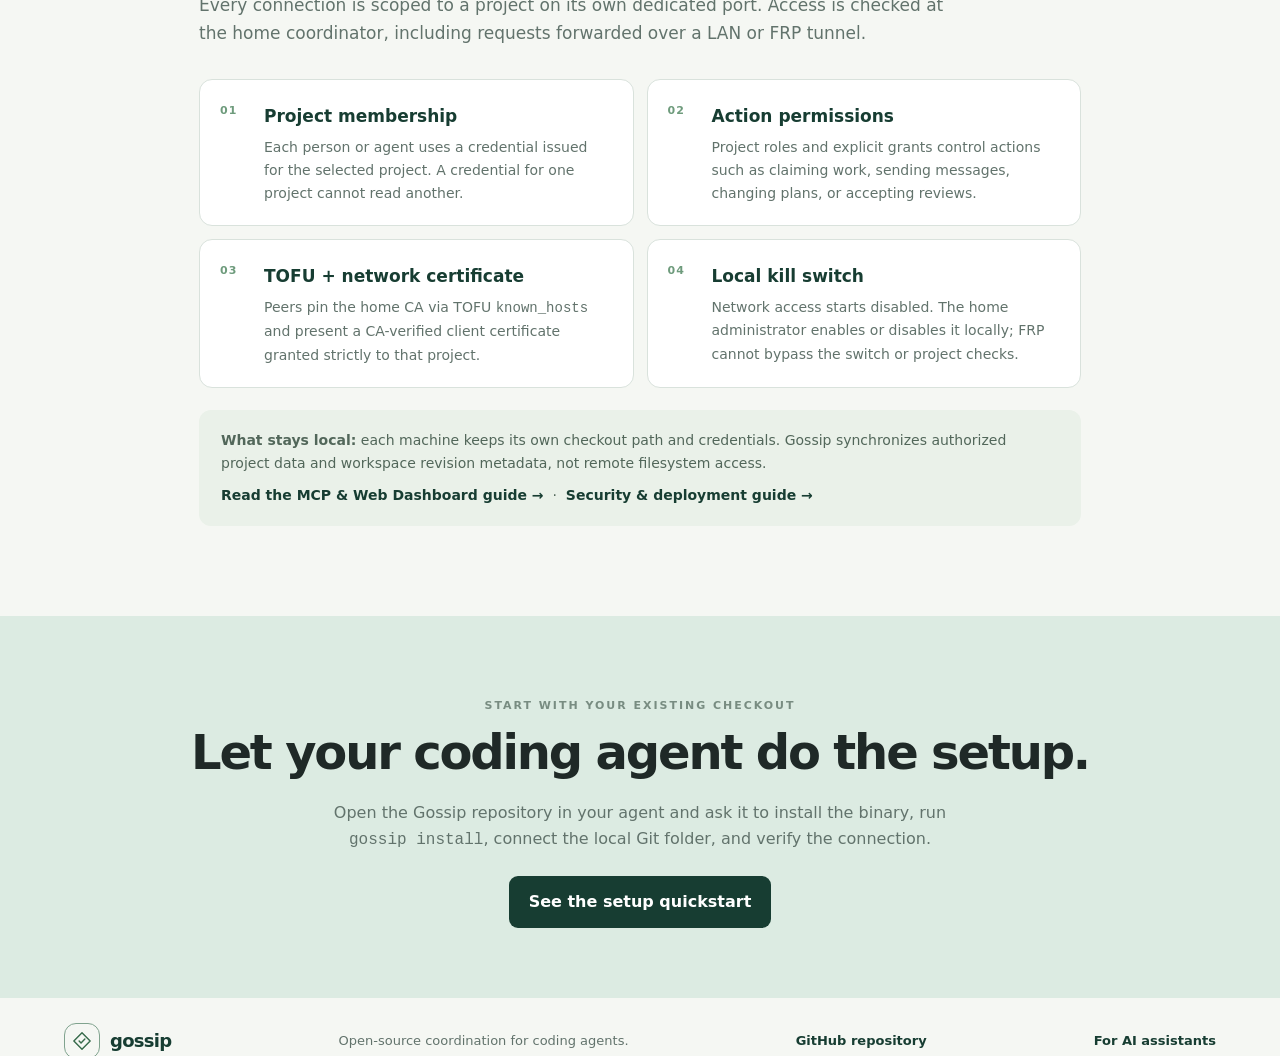
==== commit 054a9083: "chore: polish repo layout, standardize MCP manifests, and add gossip install" ====
--- a/site/index.html
+++ b/site/index.html
@@ -44,29 +44,43 @@
   </script>
 </head>
 <body>
-  <header class="topbar"><a class="brand" href="#top" aria-label="Gossip home"><span class="mark"><svg viewBox="0 0 24 24" aria-hidden="true"><path d="M12 3.5 20.5 12 12 20.5 3.5 12 12 3.5Z"/><path d="m9 12 2 2 4-4"/></svg></span> gossip</a><nav aria-label="Main navigation"><a href="#connect">Pair machines</a><a href="#how-it-works">How it works</a><a href="#security">Security</a><a href="https://github.com/tasmirz/gossip">GitHub</a></nav></header>
+  <header class="topbar"><a class="brand" href="#top" aria-label="Gossip home"><span class="mark"><svg viewBox="0 0 24 24" aria-hidden="true"><path d="M12 3.5 20.5 12 12 20.5 3.5 12 12 3.5Z"/><path d="m9 12 2 2 4-4"/></svg></span> gossip</a><nav aria-label="Main navigation"><a href="#install">Install</a><a href="#messaging">Messaging</a><a href="#connect">Pair machines</a><a href="#how-it-works">Architecture</a><a href="https://github.com/tasmirz/gossip">GitHub</a></nav></header>
   <main id="top">
     <section class="hero">
-      <p class="eyebrow">A SHARED WORKSPACE FOR CODING AGENTS</p>
+      <p class="eyebrow">PROJECT-SCOPED MESSAGING &amp; MCP COORDINATION</p>
       <h1>Good work starts with<br><em>shared context.</em></h1>
-      <p class="lead">Plan, delegate, and review across coding agents without losing track of the project, the worktree, or the decisions that matter.</p>
-      <div class="actions"><a class="button primary" href="https://github.com/tasmirz/gossip">Explore Gossip on GitHub</a><a class="button secondary" href="https://github.com/tasmirz/gossip#get-started-with-your-coding-agent">Ask your agent to set it up</a></div>
-      <p class="small">Open source · MCP server · Local first · LAN and FRP support</p>
+      <p class="lead">Authenticated channels, private agent DMs, shared plans, and isolated Git worktrees across coding agents—backed by one binary install and zero-config <code>gossip install</code>.</p>
+      <div class="actions"><a class="button primary" href="#install">Install in two commands</a><a class="button secondary" href="#messaging">See how messaging works</a></div>
+      <p class="small">Open source · MCP server (<code>.mcp.json</code> / <code>server.json</code>) · Local first · LAN and FRP support</p>
     </section>
-    <section class="section intro"><p class="eyebrow">WHY GOSSIP</p><h2>Give every agent the same plan.</h2><p>Agents can work in parallel when they share goals, ownership, project access, and a clear path to hand off findings. Gossip gives your orchestrator and workers a shared place to coordinate—while your code stays in the Git worktrees you choose.</p></section>
+    <section class="section intro"><p class="eyebrow">WHY GOSSIP</p><h2>Give every agent the same plan.</h2><p>Agents can work in parallel when they share authenticated channels, task ownership, project access, and a clear path to hand off findings. Gossip gives your orchestrator and workers a shared place to coordinate—while your code stays in the Git worktrees you choose.</p></section>
     <section class="features" aria-label="Product features">
-      <article><span class="icon">⌘</span><h3>Coordinate the work</h3><p>Share project plans, delegate research, track task claims, and keep agent conversations attached to the project.</p></article>
-      <article><span class="icon">⑂</span><h3>Keep worktrees clear</h3><p>Register separate checkouts and branches so parallel workers can report the revision and workspace they used.</p></article>
+      <article><span class="icon">⌘</span><h3>Scoped messaging &amp; channels</h3><p>Use <code># general</code> broadcasts, private group channels, and 1-on-1 DMs whose contents stay hidden from other members and event streams.</p></article>
+      <article><span class="icon">⑂</span><h3>Keep worktrees clear</h3><p>Register separate checkouts and branches so parallel workers can report the exact commit revision and workspace they used.</p></article>
       <article><span class="icon">◈</span><h3>Choose review depth</h3><p>During planning, choose a full source review or a focused Markdown report with UML class and sequence diagrams.</p></article>
-      <article><span class="icon">◎</span><h3>Control project access</h3><p>Grant access per project. Network agents need both project membership and a certificate granted to that project.</p></article>
+      <article><span class="icon">◎</span><h3>Control project access</h3><p>Grant access per project. Network agents need both project membership and a certificate granted strictly to that project.</p></article>
     </section>
-    <section id="install" class="section install"><p class="eyebrow">WIZARD-DRIVEN SETUP</p><h2>Prebuilt. Guided. No compiling.</h2><p>The installer downloads the release binary for your computer, verifies its checksum, installs the Gossip skill, and can register the project MCP server in your agent. You choose the agent and project credential. Remote access stays off.</p>
-      <div class="quick-install"><div><span class="install-step">01 · LINUX / macOS</span><pre><code>curl -fsSL https://raw.githubusercontent.com/tasmirz/gossip/main/scripts/setup.sh | bash</code></pre></div><div><span class="install-step">02 · WINDOWS POWERSHELL</span><pre><code>irm https://raw.githubusercontent.com/tasmirz/gossip/main/scripts/setup.ps1 | iex</code></pre></div></div>
-      <p class="prereq">Linux/macOS need curl, tar, Python 3, and Bash. The Windows installer uses PowerShell and built-in tools. Review the <a href="https://github.com/tasmirz/gossip/tree/main/scripts">installer scripts</a> before running them if you want to inspect the steps.</p>
-      <div class="setup-flow"><span><b>1</b> Download prebuilt app</span><i>→</i><span><b>2</b> Pick your agent</span><i>→</i><span><b>3</b> Add skill + MCP</span><i>→</i><span><b>4</b> Connect project</span></div>
+    <section id="install" class="section install"><p class="eyebrow">TWO-STEP INSTALL &amp; AUTO-CONFIGURE</p><h2>Install once. Configure every agent with the binary.</h2><p>Install the verified release binary first, then run <code>gossip install</code> so the binary itself installs the embedded <code>SKILL.md</code> and registers <code>gossip coord-mcp</code> across all detected coding agents while preserving existing MCP servers.</p>
+      <div class="quick-install"><div><span class="install-step">01 · INSTALL BINARY (LINUX / macOS)</span><pre><code>curl -fsSL https://raw.githubusercontent.com/tasmirz/gossip/main/scripts/setup.sh | bash -s -- --binary-only</code></pre></div><div><span class="install-step">01 · INSTALL BINARY (WINDOWS POWERSHELL)</span><pre><code>$env:GOSSIP_BINARY_ONLY='1'; irm https://raw.githubusercontent.com/tasmirz/gossip/main/scripts/setup.ps1 | iex</code></pre></div></div>
+      <div class="install-autoconfig"><div><span class="install-step">02 · AUTO-CONFIGURE YOUR CODING AGENTS</span><h3>Run <code>gossip install</code></h3><p>Auto-detects Codex CLI, Claude Code, Antigravity, OpenCode, Gemini CLI, Cursor, Claude Desktop, and VS Code. Backups are created before modifying configs; add <code>--dry-run</code> to preview or <code>--client</code> / <code>--profile</code> to scope.</p></div><pre><code>gossip install
+gossip install --dry-run
+gossip install --client codex,claude --profile dev</code></pre></div>
+      <p class="prereq">Linux/macOS need curl, tar, Python 3, and Bash (or build with <code>go install github.com/tasmirz/gossip/cmd/gossip@latest</code>). Review the <a href="https://github.com/tasmirz/gossip/tree/main/scripts">installer scripts</a> or root <a href="https://github.com/tasmirz/gossip/blob/main/.mcp.json"><code>.mcp.json</code></a> and <a href="https://github.com/tasmirz/gossip/blob/main/server.json"><code>server.json</code></a> anytime.</p>
+      <div class="setup-flow"><span><b>1</b> Install binary</span><i>→</i><span><b>2</b> Run <code>gossip install</code></span><i>→</i><span><b>3</b> Open <code>coord-ui</code></span><i>→</i><span><b>4</b> Connect or pair</span></div>
       <div class="ask-agent"><div><p class="eyebrow">PREFER YOUR CODING AGENT?</p><h3>Ask your LLM to set up Gossip</h3><p>Copy a ready-to-use setup request for your coding agent.</p><a href="https://github.com/tasmirz/gossip/blob/main/docs/installation/README.md">Open the agent setup instructions →</a></div><div class="prompt-actions"><button class="copy-prompt" id="copy-setup-prompt" type="button"><svg viewBox="0 0 24 24" aria-hidden="true"><rect x="8" y="8" width="12" height="12" rx="2"/><path d="M16 8V5a1 1 0 0 0-1-1H5a1 1 0 0 0-1 1v10a1 1 0 0 0 1 1h3"/></svg><span>Copy setup prompt</span></button><span class="copy-status" id="copy-setup-status" aria-live="polite"></span></div></div>
       <div class="agent-guide-links"><a href="https://github.com/tasmirz/gossip/blob/main/docs/mcp-and-web-guide.md">MCP &amp; Web guide</a><a href="https://github.com/tasmirz/gossip/blob/main/docs/installation/codex.md">Codex guide</a><a href="https://github.com/tasmirz/gossip/blob/main/docs/installation/antigravity.md">Antigravity guide</a><a href="https://github.com/tasmirz/gossip/blob/main/docs/installation/opencode.md">OpenCode guide</a><a href="https://github.com/tasmirz/gossip/blob/main/docs/installation/claude-code.md">Claude Code guide</a><a href="https://github.com/tasmirz/gossip/blob/main/docs/installation/gemini-cli.md">Gemini CLI guide</a><a href="https://github.com/tasmirz/gossip/blob/main/docs/installation/manual.md">Full manual guide</a></div>
-      <p class="setup-next">New project? Open the dashboard at <code>http://127.0.0.1:47281</code>, choose <b>Create local project</b>, select your checkout, then rerun setup with the credential file. <a href="https://github.com/tasmirz/gossip/tree/main/docs/installation">All agent guides →</a></p>
+      <p class="setup-next">Next: start <code>gossip coord-ui</code>, open <code>http://127.0.0.1:47281</code>, and pick <b>Create local project</b> or <b>Join LAN or remote project</b>. <a href="https://github.com/tasmirz/gossip/tree/main/docs/installation">All agent guides →</a></p>
+    </section>
+    <section id="messaging" class="section messaging"><p class="eyebrow">HOW MESSAGING WORKS</p><h2>Authenticated channels, private DMs, and cursor sync.</h2><p>Caller identity comes from your verified project credential and mTLS grant—never an unverified sender string. Messages route across three isolated scopes backed by SQLite, bounded cursor deltas, and explicit receipts.</p>
+      <div class="messaging-grid">
+        <article><span class="msg-tag"># GENERAL BROADCAST</span><h3>Project-wide updates</h3><p>Call <code>gossip_send</code> without a recipient to reach every active member of the selected project with bounded inbox previews.</p><code>gossip_send(subject, body, request_id)</code></article>
+        <article><span class="msg-tag">GROUP CHANNELS</span><h3>Focused working rooms</h3><p>Create named topic channels via <code>gossip_channel</code>. Other members can request to join (<code>ask_join</code>) or be invited and approved by creators or owners.</p><code>gossip_send(channel_id, body)</code></article>
+        <article><span class="msg-tag">CONFIDENTIAL 1-ON-1 DMs</span><h3>Hidden from other members</h3><p>Specify <code>recipient</code> for strict 1-on-1 delivery. DM contents are omitted from project events so third-party members cannot inspect DMs or receipts.</p><code>gossip_send(recipient, body)</code></article>
+      </div>
+      <div class="messaging-sync">
+        <div><strong>Dual-cursor check-ins &amp; 25s long-poll</strong><p><code>gossip_sync(operation="inbox")</code> returns the project snapshot, visible event delta, and message previews in one transaction; <code>wait</code> long-polls up to 25s without advancing <code>checkpoint</code> until <code>acknowledge</code>.</p></div>
+        <div><strong>Receipts, idempotency &amp; offline outbox</strong><p><code>gossip_read(operation="acknowledge")</code> records recipient receipt (senders cannot self-ack), <code>request_id</code> prevents duplicates via SHA-256 checks, and remote peers queue offline sends in a local SQLite <code>outbox</code>.</p></div>
+      </div>
     </section>
     <section id="connect" class="section connect"><p class="eyebrow">ZERO-CONFIG REMOTE PAIRING</p><h2>Share a <code>.gossip</code> file. Enter a 6-digit PIN.</h2><p>Connecting a second machine over LAN or an isolated FRP tunnel no longer requires manual certificate commands or multi-page setup. Share generates an AES-256-GCM invite file and a 6-digit PIN while keeping manual owner approval and TOFU host-key pinning intact.</p>
       <div class="connect-steps">
@@ -90,7 +104,7 @@
       </div>
     </section>
     <section id="security" class="section security"><p class="eyebrow">ACCESS BY PROJECT</p><h2>Collaboration with explicit boundaries.</h2><p class="security-intro">Every connection is scoped to a project on its own dedicated port. Access is checked at the home coordinator, including requests forwarded over a LAN or FRP tunnel.</p><div class="security-grid"><article><span class="security-number">01</span><h3>Project membership</h3><p>Each person or agent uses a credential issued for the selected project. A credential for one project cannot read another.</p></article><article><span class="security-number">02</span><h3>Action permissions</h3><p>Project roles and explicit grants control actions such as claiming work, sending messages, changing plans, or accepting reviews.</p></article><article><span class="security-number">03</span><h3>TOFU + network certificate</h3><p>Peers pin the home CA via TOFU <code>known_hosts</code> and present a CA-verified client certificate granted strictly to that project.</p></article><article><span class="security-number">04</span><h3>Local kill switch</h3><p>Network access starts disabled. The home administrator enables or disables it locally; FRP cannot bypass the switch or project checks.</p></article></div><div class="security-foot"><b>What stays local:</b> each machine keeps its own checkout path and credentials. Gossip synchronizes authorized project data and workspace revision metadata, not remote filesystem access.<br><a href="https://github.com/tasmirz/gossip/blob/main/docs/mcp-and-web-guide.md">Read the MCP &amp; Web Dashboard guide →</a> &nbsp;·&nbsp; <a href="https://github.com/tasmirz/gossip/blob/main/docs/coordination-preview.md">Security &amp; deployment guide →</a></div></section>
-    <section class="cta"><p class="eyebrow">START WITH YOUR EXISTING CHECKOUT</p><h2>Let your coding agent do the setup.</h2><p>Open the Gossip repository in your agent and ask it to connect the local Git folder, configure the project MCP server, and verify the connection.</p><a class="button primary" href="https://github.com/tasmirz/gossip#get-started-with-your-coding-agent">See the setup prompt</a></section>
+    <section class="cta"><p class="eyebrow">START WITH YOUR EXISTING CHECKOUT</p><h2>Let your coding agent do the setup.</h2><p>Open the Gossip repository in your agent and ask it to install the binary, run <code>gossip install</code>, connect the local Git folder, and verify the connection.</p><a class="button primary" href="https://github.com/tasmirz/gossip#quickstart-install--auto-configure">See the setup quickstart</a></section>
   </main>
   <footer><a class="brand" href="#top"><span class="mark"><svg viewBox="0 0 24 24" aria-hidden="true"><path d="M12 3.5 20.5 12 12 20.5 3.5 12 12 3.5Z"/><path d="m9 12 2 2 4-4"/></svg></span> gossip</a><span>Open-source coordination for coding agents.</span><a href="https://github.com/tasmirz/gossip">GitHub repository</a><a href="llms.txt">For AI assistants</a></footer>
   <script src="site.js" defer></script>
--- a/site/styles.css
+++ b/site/styles.css
@@ -9,3 +9,4 @@
 @media(max-width:760px){.architecture-map{padding:16px}.devices{grid-template-columns:1fr;gap:10px}.secure-link{flex-direction:row;height:56px}.link-line{height:1px;width:100%;border-left:0;border-top:2px dashed #91b29a}.link-label{width:max-content;max-width:70%;flex:none}.device-label{align-items:flex-start}.device-agent>div:first-child{align-items:flex-start;flex-wrap:wrap}.device-worktree{flex-wrap:wrap}.device-worktree small{margin-left:auto}}
 @media(max-width:520px){.section{padding:64px 18px}.architecture-map{padding:12px}.device{padding:13px}.device-label{flex-direction:column;gap:2px}.device-agent{padding:10px}.core-services{grid-template-columns:1fr}.core-services span{display:flex;align-items:center;justify-content:space-between;gap:8px;text-align:left}.device-worktree{align-items:flex-start;flex-direction:column}.device-worktree small{margin-left:0}.ask-agent{padding:18px}.copy-prompt{width:100%}.prompt-actions{width:100%}.agent-guide-links a{flex:1 1 auto;text-align:center}}
 .connect{border-top:1px solid var(--line)}.connect-steps{display:grid;grid-template-columns:repeat(4,1fr);gap:12px;margin:28px 0 18px}.connect-steps article{padding:20px;border:1px solid var(--line);border-radius:13px;background:#fff}.connect-step-num{display:inline-block;margin-bottom:8px;color:#527f63;font-size:10px;font-weight:850;letter-spacing:.14em}.connect-steps h3{margin:0 0 6px;font-size:16px;color:var(--green)}.connect-steps p{margin:0;color:var(--muted);font-size:13px}.connect-cli{display:flex;align-items:center;justify-content:space-between;flex-wrap:wrap;gap:14px;padding:16px 20px;border:1px solid #d5e2d7;border-radius:13px;background:#eff5ef}.connect-cli>div{flex:1 1 320px}.connect-cli b{color:var(--green);font-size:14px}.connect-cli small{display:block;color:var(--muted);font-size:13px;margin-top:2px}.connect-cli pre{margin:0;padding:11px 14px;border-radius:9px;background:#1d3029;color:#f2f5ef;font-size:12px;overflow-x:auto}.port-pills{display:flex;flex-wrap:wrap;gap:8px;margin-top:14px}.port-pills span{padding:6px 11px;border:1px solid var(--line);border-radius:999px;background:#fff;color:#416351;font-size:12px;font-weight:600}@media(max-width:900px){.connect-steps{grid-template-columns:repeat(2,1fr)}}@media(max-width:520px){.connect-steps{grid-template-columns:1fr}.connect-cli pre{width:100%}}
+.install-autoconfig{margin:18px 0 16px;padding:20px 22px;border:1px solid #c9dbce;border-radius:14px;background:#f4faf5;display:grid;grid-template-columns:minmax(0,1fr) auto;gap:16px;align-items:center}.install-autoconfig h3{margin:4px 0 6px;font-size:18px;color:var(--green)}.install-autoconfig p{margin:0;color:var(--muted);font-size:13px}.install-autoconfig pre{margin:0;padding:14px 16px;border-radius:9px;background:#1d3029;color:#f2f5ef;font-size:12px;line-height:1.6;overflow-x:auto}.messaging{border-top:1px solid var(--line)}.messaging-grid{display:grid;grid-template-columns:repeat(3,1fr);gap:14px;margin:28px 0 18px}.messaging-grid article{padding:22px;border:1px solid var(--line);border-radius:14px;background:#fff}.messaging-grid h3{margin:8px 0 6px;font-size:17px;color:var(--green)}.messaging-grid p{margin:0 0 10px;color:var(--muted);font-size:13px}.messaging-grid code{font-size:12px;color:#274c39}.msg-tag{display:inline-block;padding:3px 9px;border-radius:999px;background:#e6f0e8;color:var(--green);font-size:10px;font-weight:850;letter-spacing:.1em}.messaging-sync{padding:18px 22px;border:1px solid var(--line);border-radius:14px;background:#fff;display:grid;grid-template-columns:repeat(2,1fr);gap:16px}.messaging-sync div strong{display:block;color:var(--green);font-size:14px;margin-bottom:4px}.messaging-sync div p{margin:0;color:var(--muted);font-size:13px}@media(max-width:900px){.install-autoconfig{grid-template-columns:1fr}.messaging-grid{grid-template-columns:1fr}.messaging-sync{grid-template-columns:1fr}}
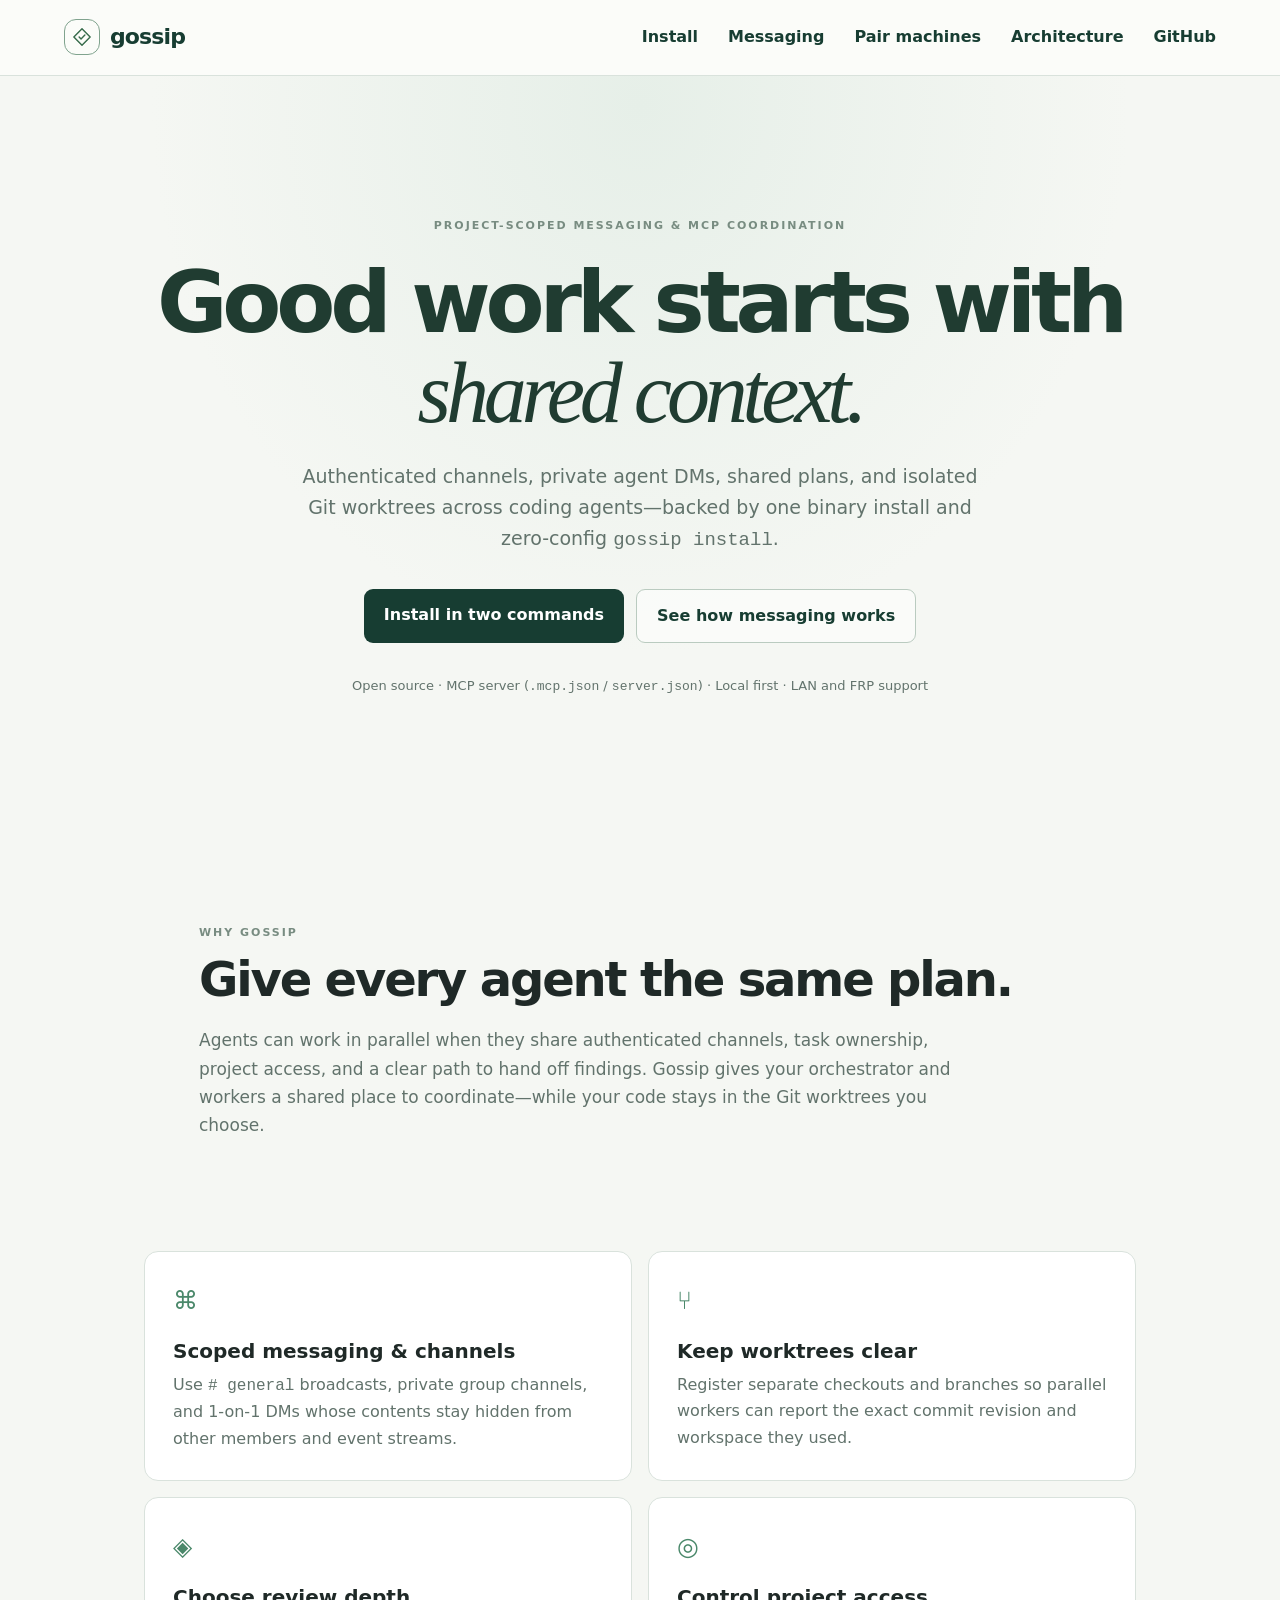
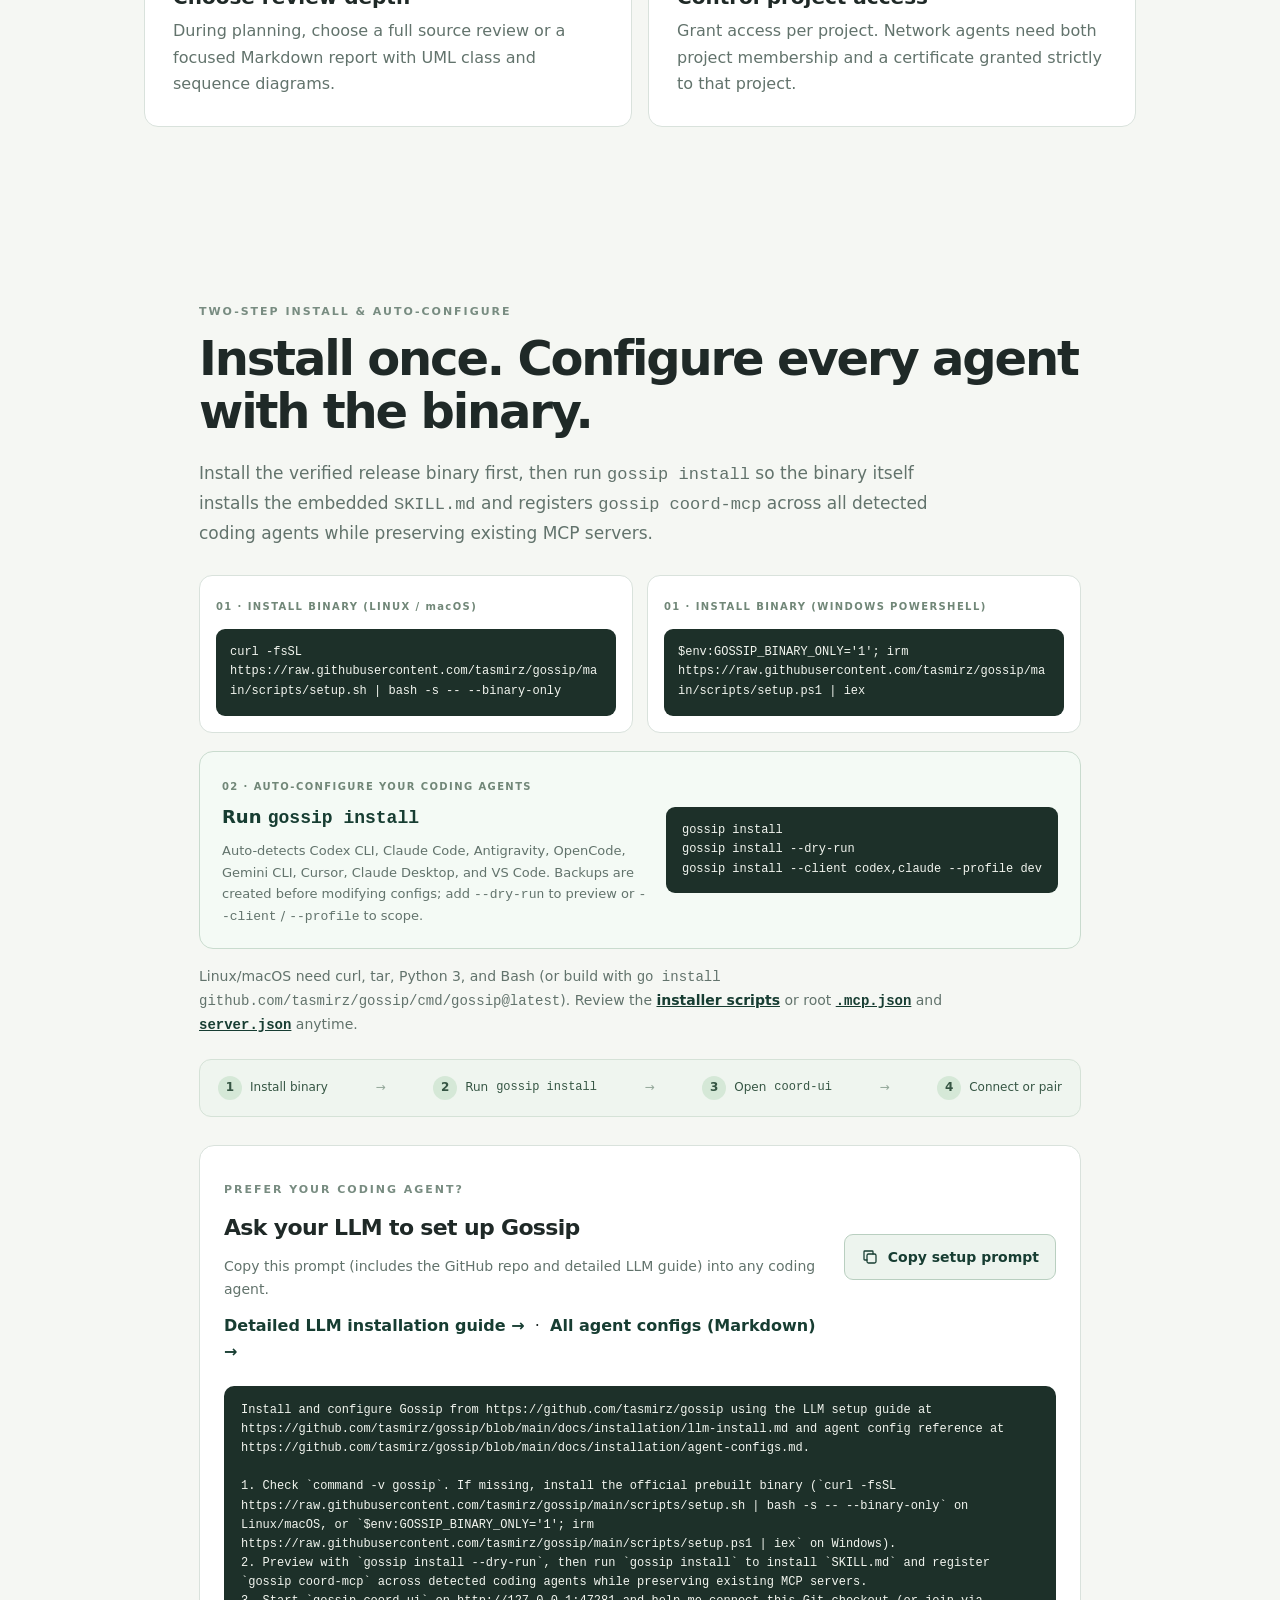
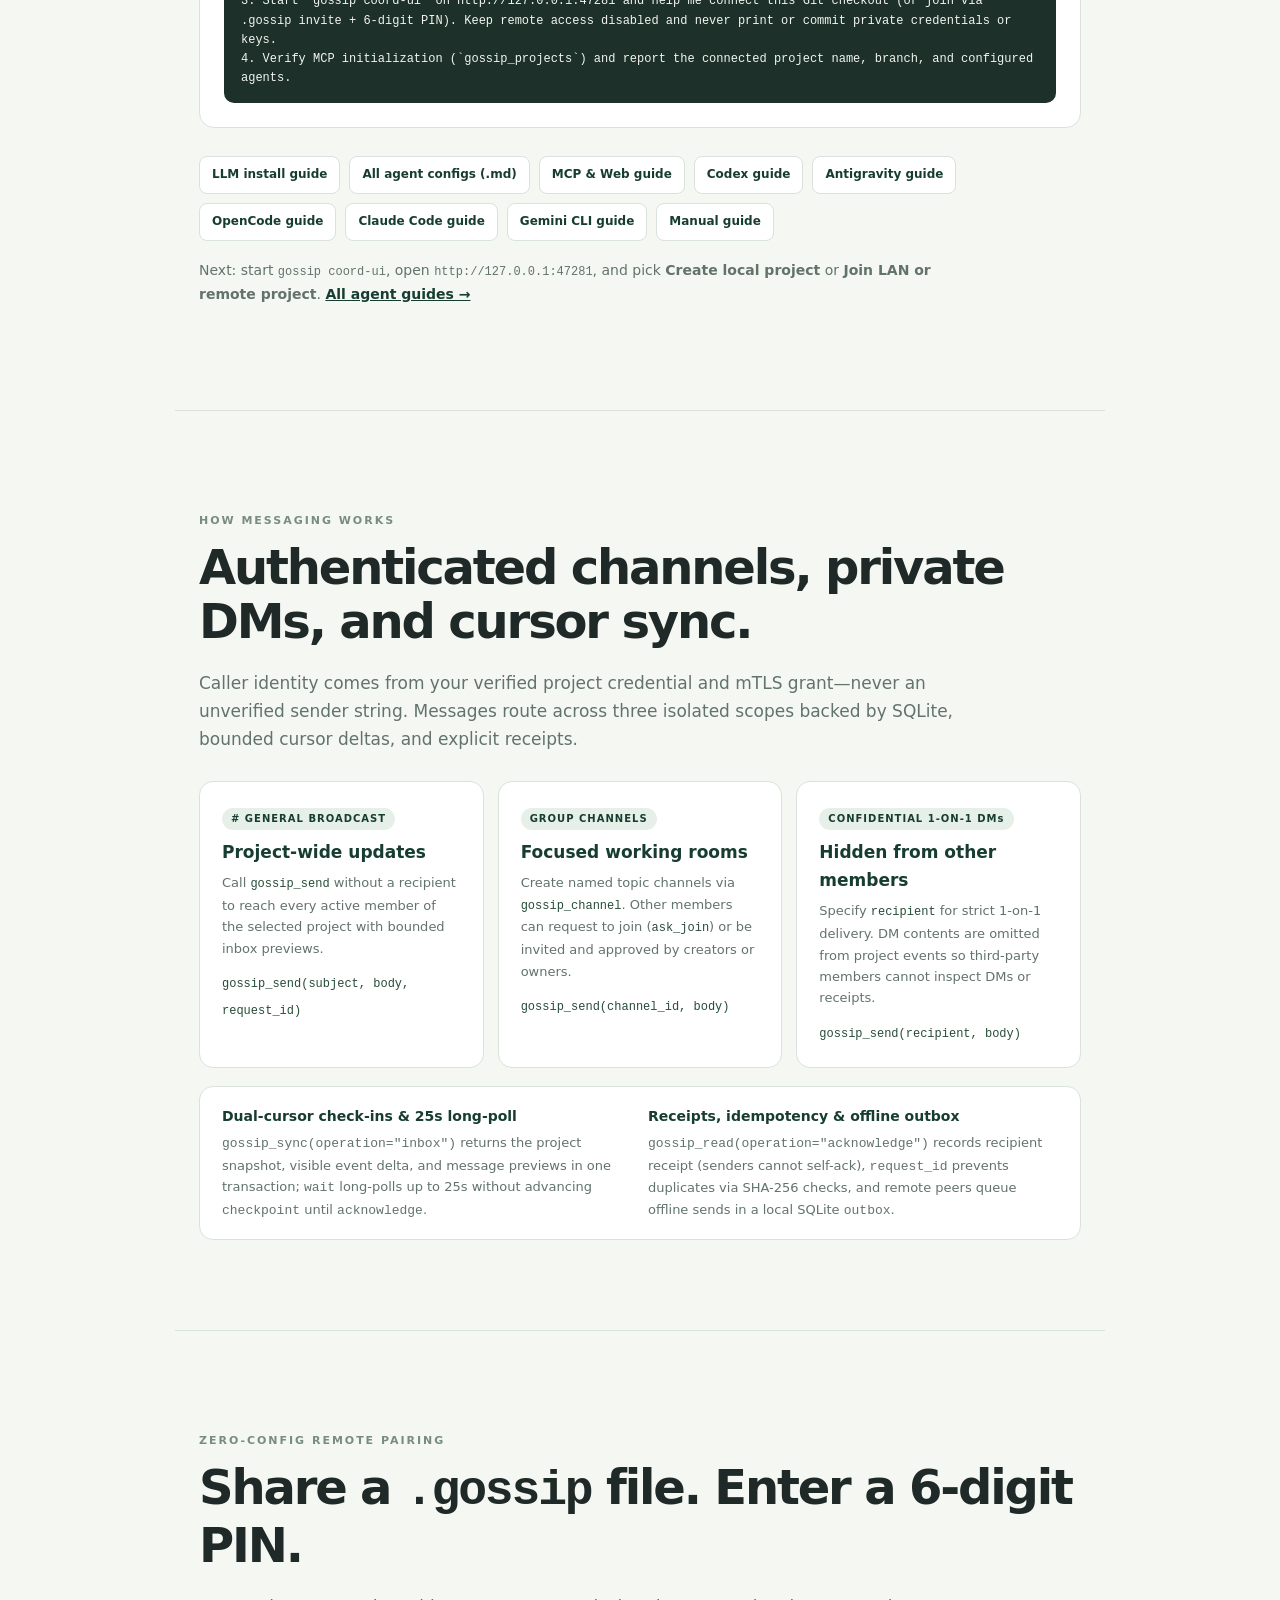
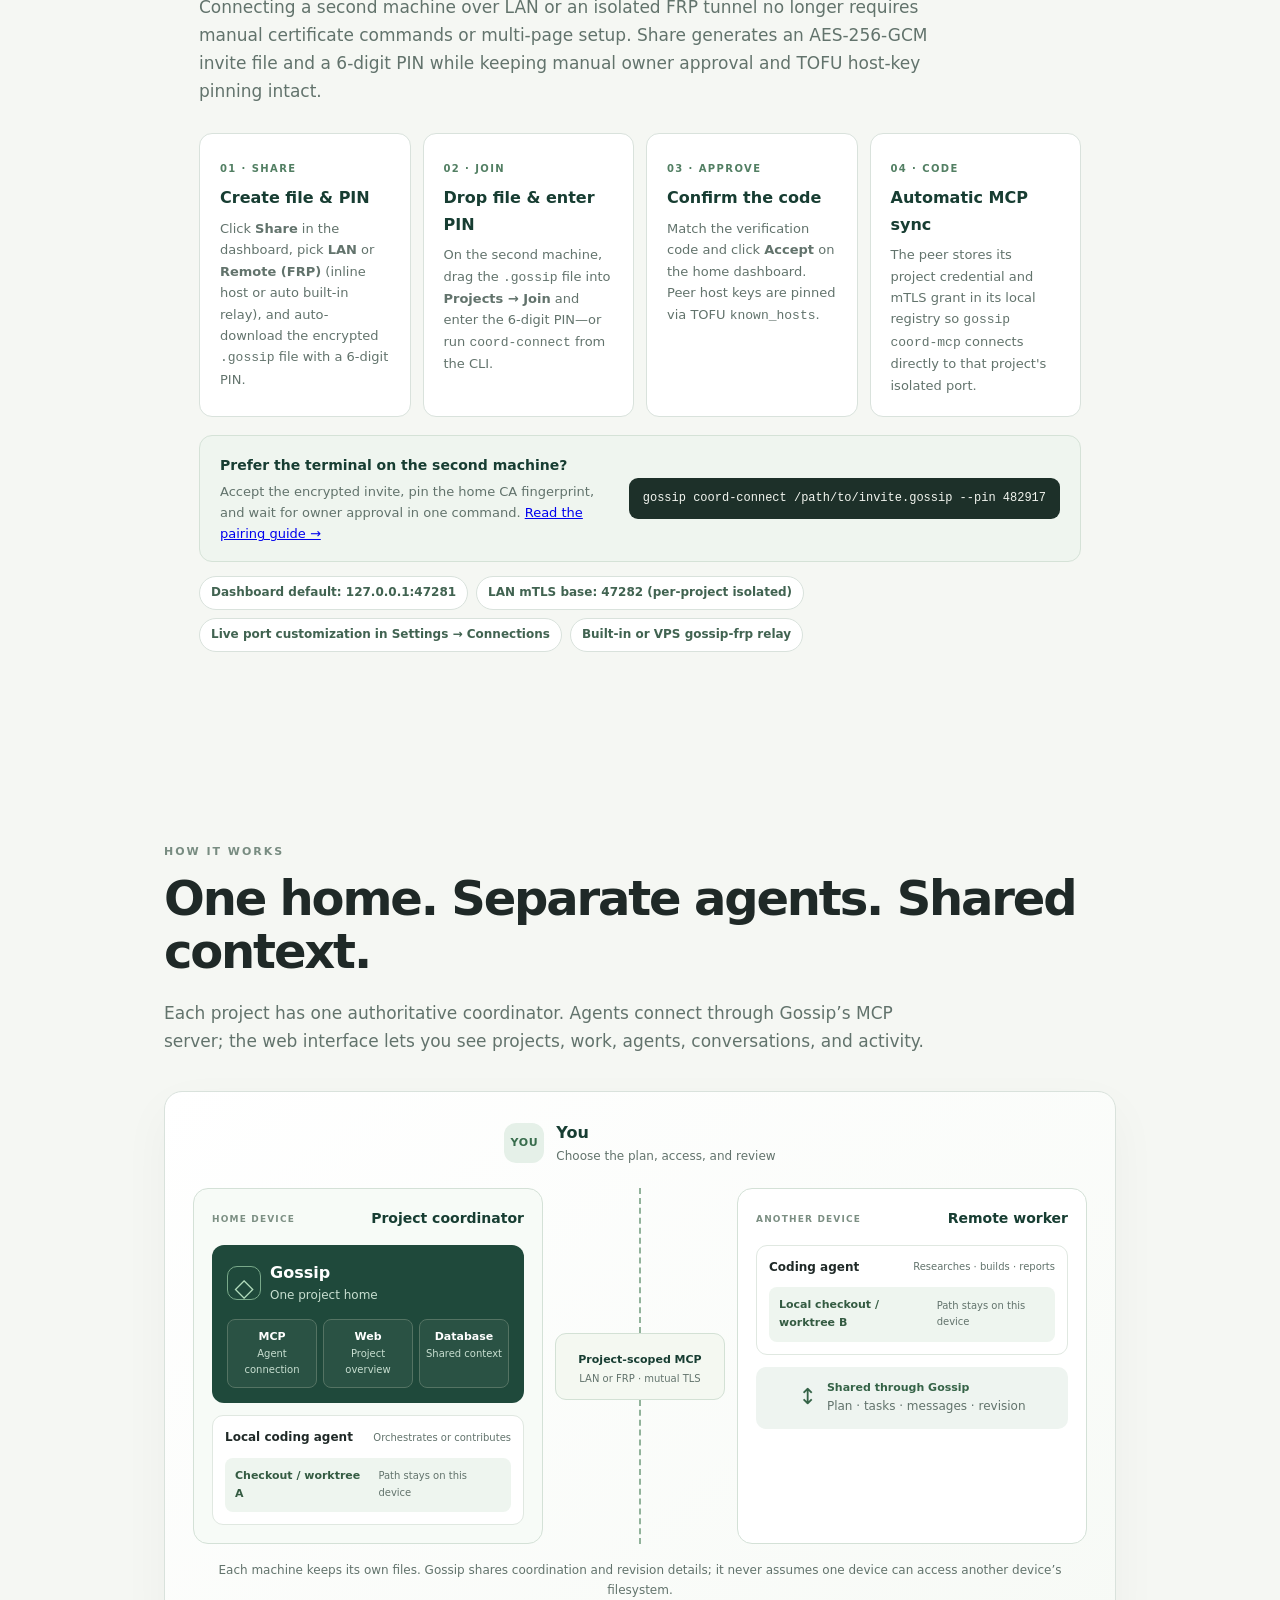
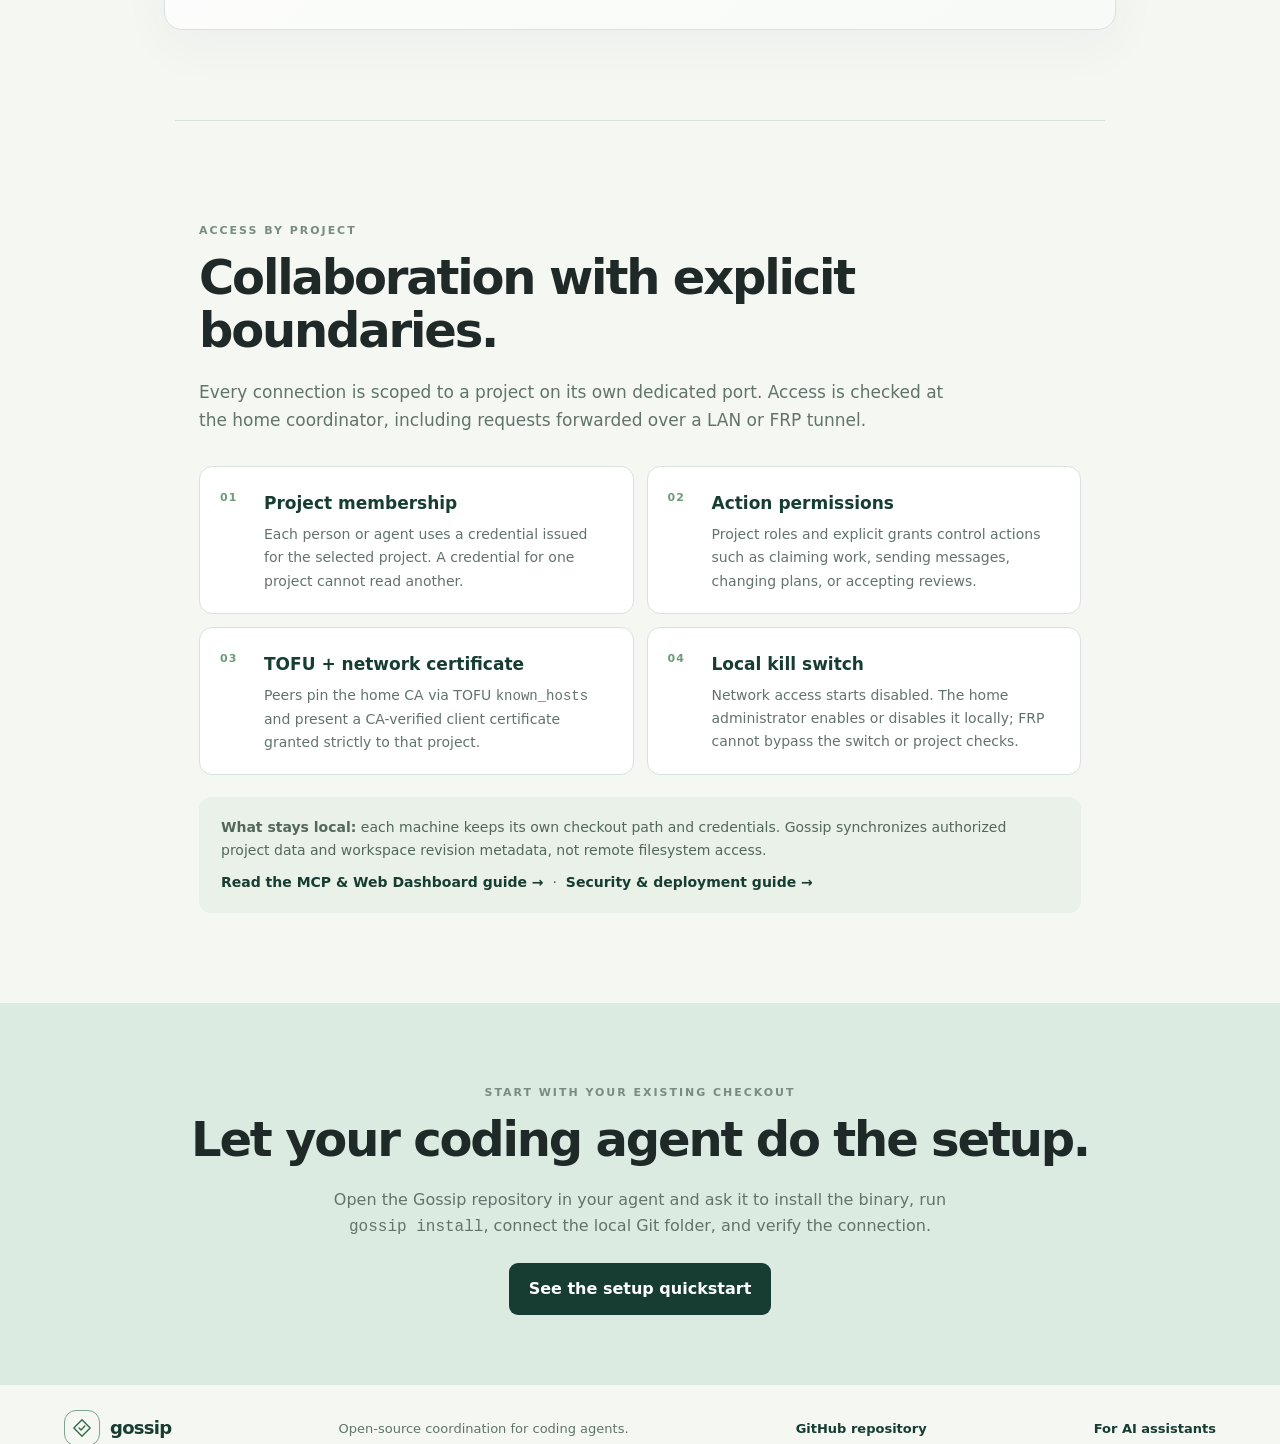
==== commit 9ab0cc01: "docs: add copyable LLM setup block, detailed LLM guide, and human agent-configs reference" ====
--- a/site/index.html
+++ b/site/index.html
@@ -67,8 +67,13 @@
 gossip install --client codex,claude --profile dev</code></pre></div>
       <p class="prereq">Linux/macOS need curl, tar, Python 3, and Bash (or build with <code>go install github.com/tasmirz/gossip/cmd/gossip@latest</code>). Review the <a href="https://github.com/tasmirz/gossip/tree/main/scripts">installer scripts</a> or root <a href="https://github.com/tasmirz/gossip/blob/main/.mcp.json"><code>.mcp.json</code></a> and <a href="https://github.com/tasmirz/gossip/blob/main/server.json"><code>server.json</code></a> anytime.</p>
       <div class="setup-flow"><span><b>1</b> Install binary</span><i>→</i><span><b>2</b> Run <code>gossip install</code></span><i>→</i><span><b>3</b> Open <code>coord-ui</code></span><i>→</i><span><b>4</b> Connect or pair</span></div>
-      <div class="ask-agent"><div><p class="eyebrow">PREFER YOUR CODING AGENT?</p><h3>Ask your LLM to set up Gossip</h3><p>Copy a ready-to-use setup request for your coding agent.</p><a href="https://github.com/tasmirz/gossip/blob/main/docs/installation/README.md">Open the agent setup instructions →</a></div><div class="prompt-actions"><button class="copy-prompt" id="copy-setup-prompt" type="button"><svg viewBox="0 0 24 24" aria-hidden="true"><rect x="8" y="8" width="12" height="12" rx="2"/><path d="M16 8V5a1 1 0 0 0-1-1H5a1 1 0 0 0-1 1v10a1 1 0 0 0 1 1h3"/></svg><span>Copy setup prompt</span></button><span class="copy-status" id="copy-setup-status" aria-live="polite"></span></div></div>
-      <div class="agent-guide-links"><a href="https://github.com/tasmirz/gossip/blob/main/docs/mcp-and-web-guide.md">MCP &amp; Web guide</a><a href="https://github.com/tasmirz/gossip/blob/main/docs/installation/codex.md">Codex guide</a><a href="https://github.com/tasmirz/gossip/blob/main/docs/installation/antigravity.md">Antigravity guide</a><a href="https://github.com/tasmirz/gossip/blob/main/docs/installation/opencode.md">OpenCode guide</a><a href="https://github.com/tasmirz/gossip/blob/main/docs/installation/claude-code.md">Claude Code guide</a><a href="https://github.com/tasmirz/gossip/blob/main/docs/installation/gemini-cli.md">Gemini CLI guide</a><a href="https://github.com/tasmirz/gossip/blob/main/docs/installation/manual.md">Full manual guide</a></div>
+      <div class="ask-agent"><div><p class="eyebrow">PREFER YOUR CODING AGENT?</p><h3>Ask your LLM to set up Gossip</h3><p>Copy this prompt (includes the GitHub repo and detailed LLM guide) into any coding agent.</p><a href="https://github.com/tasmirz/gossip/blob/main/docs/installation/llm-install.md">Detailed LLM installation guide →</a> &nbsp;·&nbsp; <a href="https://github.com/tasmirz/gossip/blob/main/docs/installation/agent-configs.md">All agent configs (Markdown) →</a></div><div class="prompt-actions"><button class="copy-prompt" id="copy-setup-prompt" type="button"><svg viewBox="0 0 24 24" aria-hidden="true"><rect x="8" y="8" width="12" height="12" rx="2"/><path d="M16 8V5a1 1 0 0 0-1-1H5a1 1 0 0 0-1 1v10a1 1 0 0 0 1 1h3"/></svg><span>Copy setup prompt</span></button><span class="copy-status" id="copy-setup-status" aria-live="polite"></span></div><pre><code id="setup-prompt-text">Install and configure Gossip from https://github.com/tasmirz/gossip using the LLM setup guide at https://github.com/tasmirz/gossip/blob/main/docs/installation/llm-install.md and agent config reference at https://github.com/tasmirz/gossip/blob/main/docs/installation/agent-configs.md.
+
+1. Check `command -v gossip`. If missing, install the official prebuilt binary (`curl -fsSL https://raw.githubusercontent.com/tasmirz/gossip/main/scripts/setup.sh | bash -s -- --binary-only` on Linux/macOS, or `$env:GOSSIP_BINARY_ONLY='1'; irm https://raw.githubusercontent.com/tasmirz/gossip/main/scripts/setup.ps1 | iex` on Windows).
+2. Preview with `gossip install --dry-run`, then run `gossip install` to install `SKILL.md` and register `gossip coord-mcp` across detected coding agents while preserving existing MCP servers.
+3. Start `gossip coord-ui` on http://127.0.0.1:47281 and help me connect this Git checkout (or join via .gossip invite + 6-digit PIN). Keep remote access disabled and never print or commit private credentials or keys.
+4. Verify MCP initialization (`gossip_projects`) and report the connected project name, branch, and configured agents.</code></pre></div>
+      <div class="agent-guide-links"><a href="https://github.com/tasmirz/gossip/blob/main/docs/installation/llm-install.md">LLM install guide</a><a href="https://github.com/tasmirz/gossip/blob/main/docs/installation/agent-configs.md">All agent configs (.md)</a><a href="https://github.com/tasmirz/gossip/blob/main/docs/mcp-and-web-guide.md">MCP &amp; Web guide</a><a href="https://github.com/tasmirz/gossip/blob/main/docs/installation/codex.md">Codex guide</a><a href="https://github.com/tasmirz/gossip/blob/main/docs/installation/antigravity.md">Antigravity guide</a><a href="https://github.com/tasmirz/gossip/blob/main/docs/installation/opencode.md">OpenCode guide</a><a href="https://github.com/tasmirz/gossip/blob/main/docs/installation/claude-code.md">Claude Code guide</a><a href="https://github.com/tasmirz/gossip/blob/main/docs/installation/gemini-cli.md">Gemini CLI guide</a><a href="https://github.com/tasmirz/gossip/blob/main/docs/installation/manual.md">Manual guide</a></div>
       <p class="setup-next">Next: start <code>gossip coord-ui</code>, open <code>http://127.0.0.1:47281</code>, and pick <b>Create local project</b> or <b>Join LAN or remote project</b>. <a href="https://github.com/tasmirz/gossip/tree/main/docs/installation">All agent guides →</a></p>
     </section>
     <section id="messaging" class="section messaging"><p class="eyebrow">HOW MESSAGING WORKS</p><h2>Authenticated channels, private DMs, and cursor sync.</h2><p>Caller identity comes from your verified project credential and mTLS grant—never an unverified sender string. Messages route across three isolated scopes backed by SQLite, bounded cursor deltas, and explicit receipts.</p>
--- a/site/styles.css
+++ b/site/styles.css
@@ -9,4 +9,4 @@
 @media(max-width:760px){.architecture-map{padding:16px}.devices{grid-template-columns:1fr;gap:10px}.secure-link{flex-direction:row;height:56px}.link-line{height:1px;width:100%;border-left:0;border-top:2px dashed #91b29a}.link-label{width:max-content;max-width:70%;flex:none}.device-label{align-items:flex-start}.device-agent>div:first-child{align-items:flex-start;flex-wrap:wrap}.device-worktree{flex-wrap:wrap}.device-worktree small{margin-left:auto}}
 @media(max-width:520px){.section{padding:64px 18px}.architecture-map{padding:12px}.device{padding:13px}.device-label{flex-direction:column;gap:2px}.device-agent{padding:10px}.core-services{grid-template-columns:1fr}.core-services span{display:flex;align-items:center;justify-content:space-between;gap:8px;text-align:left}.device-worktree{align-items:flex-start;flex-direction:column}.device-worktree small{margin-left:0}.ask-agent{padding:18px}.copy-prompt{width:100%}.prompt-actions{width:100%}.agent-guide-links a{flex:1 1 auto;text-align:center}}
 .connect{border-top:1px solid var(--line)}.connect-steps{display:grid;grid-template-columns:repeat(4,1fr);gap:12px;margin:28px 0 18px}.connect-steps article{padding:20px;border:1px solid var(--line);border-radius:13px;background:#fff}.connect-step-num{display:inline-block;margin-bottom:8px;color:#527f63;font-size:10px;font-weight:850;letter-spacing:.14em}.connect-steps h3{margin:0 0 6px;font-size:16px;color:var(--green)}.connect-steps p{margin:0;color:var(--muted);font-size:13px}.connect-cli{display:flex;align-items:center;justify-content:space-between;flex-wrap:wrap;gap:14px;padding:16px 20px;border:1px solid #d5e2d7;border-radius:13px;background:#eff5ef}.connect-cli>div{flex:1 1 320px}.connect-cli b{color:var(--green);font-size:14px}.connect-cli small{display:block;color:var(--muted);font-size:13px;margin-top:2px}.connect-cli pre{margin:0;padding:11px 14px;border-radius:9px;background:#1d3029;color:#f2f5ef;font-size:12px;overflow-x:auto}.port-pills{display:flex;flex-wrap:wrap;gap:8px;margin-top:14px}.port-pills span{padding:6px 11px;border:1px solid var(--line);border-radius:999px;background:#fff;color:#416351;font-size:12px;font-weight:600}@media(max-width:900px){.connect-steps{grid-template-columns:repeat(2,1fr)}}@media(max-width:520px){.connect-steps{grid-template-columns:1fr}.connect-cli pre{width:100%}}
-.install-autoconfig{margin:18px 0 16px;padding:20px 22px;border:1px solid #c9dbce;border-radius:14px;background:#f4faf5;display:grid;grid-template-columns:minmax(0,1fr) auto;gap:16px;align-items:center}.install-autoconfig h3{margin:4px 0 6px;font-size:18px;color:var(--green)}.install-autoconfig p{margin:0;color:var(--muted);font-size:13px}.install-autoconfig pre{margin:0;padding:14px 16px;border-radius:9px;background:#1d3029;color:#f2f5ef;font-size:12px;line-height:1.6;overflow-x:auto}.messaging{border-top:1px solid var(--line)}.messaging-grid{display:grid;grid-template-columns:repeat(3,1fr);gap:14px;margin:28px 0 18px}.messaging-grid article{padding:22px;border:1px solid var(--line);border-radius:14px;background:#fff}.messaging-grid h3{margin:8px 0 6px;font-size:17px;color:var(--green)}.messaging-grid p{margin:0 0 10px;color:var(--muted);font-size:13px}.messaging-grid code{font-size:12px;color:#274c39}.msg-tag{display:inline-block;padding:3px 9px;border-radius:999px;background:#e6f0e8;color:var(--green);font-size:10px;font-weight:850;letter-spacing:.1em}.messaging-sync{padding:18px 22px;border:1px solid var(--line);border-radius:14px;background:#fff;display:grid;grid-template-columns:repeat(2,1fr);gap:16px}.messaging-sync div strong{display:block;color:var(--green);font-size:14px;margin-bottom:4px}.messaging-sync div p{margin:0;color:var(--muted);font-size:13px}@media(max-width:900px){.install-autoconfig{grid-template-columns:1fr}.messaging-grid{grid-template-columns:1fr}.messaging-sync{grid-template-columns:1fr}}
+.install-autoconfig{margin:18px 0 16px;padding:20px 22px;border:1px solid #c9dbce;border-radius:14px;background:#f4faf5;display:grid;grid-template-columns:minmax(0,1fr) auto;gap:16px;align-items:center}.install-autoconfig h3{margin:4px 0 6px;font-size:18px;color:var(--green)}.install-autoconfig p{margin:0;color:var(--muted);font-size:13px}.install-autoconfig pre{margin:0;padding:14px 16px;border-radius:9px;background:#1d3029;color:#f2f5ef;font-size:12px;line-height:1.6;overflow-x:auto}.ask-agent pre{grid-column:1/-1;margin:0;padding:15px 17px;border-radius:10px;background:#1d3029;color:#f2f5ef;white-space:pre-wrap;overflow-wrap:anywhere;font-size:12px;line-height:1.6}.messaging{border-top:1px solid var(--line)}.messaging-grid{display:grid;grid-template-columns:repeat(3,1fr);gap:14px;margin:28px 0 18px}.messaging-grid article{padding:22px;border:1px solid var(--line);border-radius:14px;background:#fff}.messaging-grid h3{margin:8px 0 6px;font-size:17px;color:var(--green)}.messaging-grid p{margin:0 0 10px;color:var(--muted);font-size:13px}.messaging-grid code{font-size:12px;color:#274c39}.msg-tag{display:inline-block;padding:3px 9px;border-radius:999px;background:#e6f0e8;color:var(--green);font-size:10px;font-weight:850;letter-spacing:.1em}.messaging-sync{padding:18px 22px;border:1px solid var(--line);border-radius:14px;background:#fff;display:grid;grid-template-columns:repeat(2,1fr);gap:16px}.messaging-sync div strong{display:block;color:var(--green);font-size:14px;margin-bottom:4px}.messaging-sync div p{margin:0;color:var(--muted);font-size:13px}@media(max-width:900px){.install-autoconfig{grid-template-columns:1fr}.messaging-grid{grid-template-columns:1fr}.messaging-sync{grid-template-columns:1fr}}
